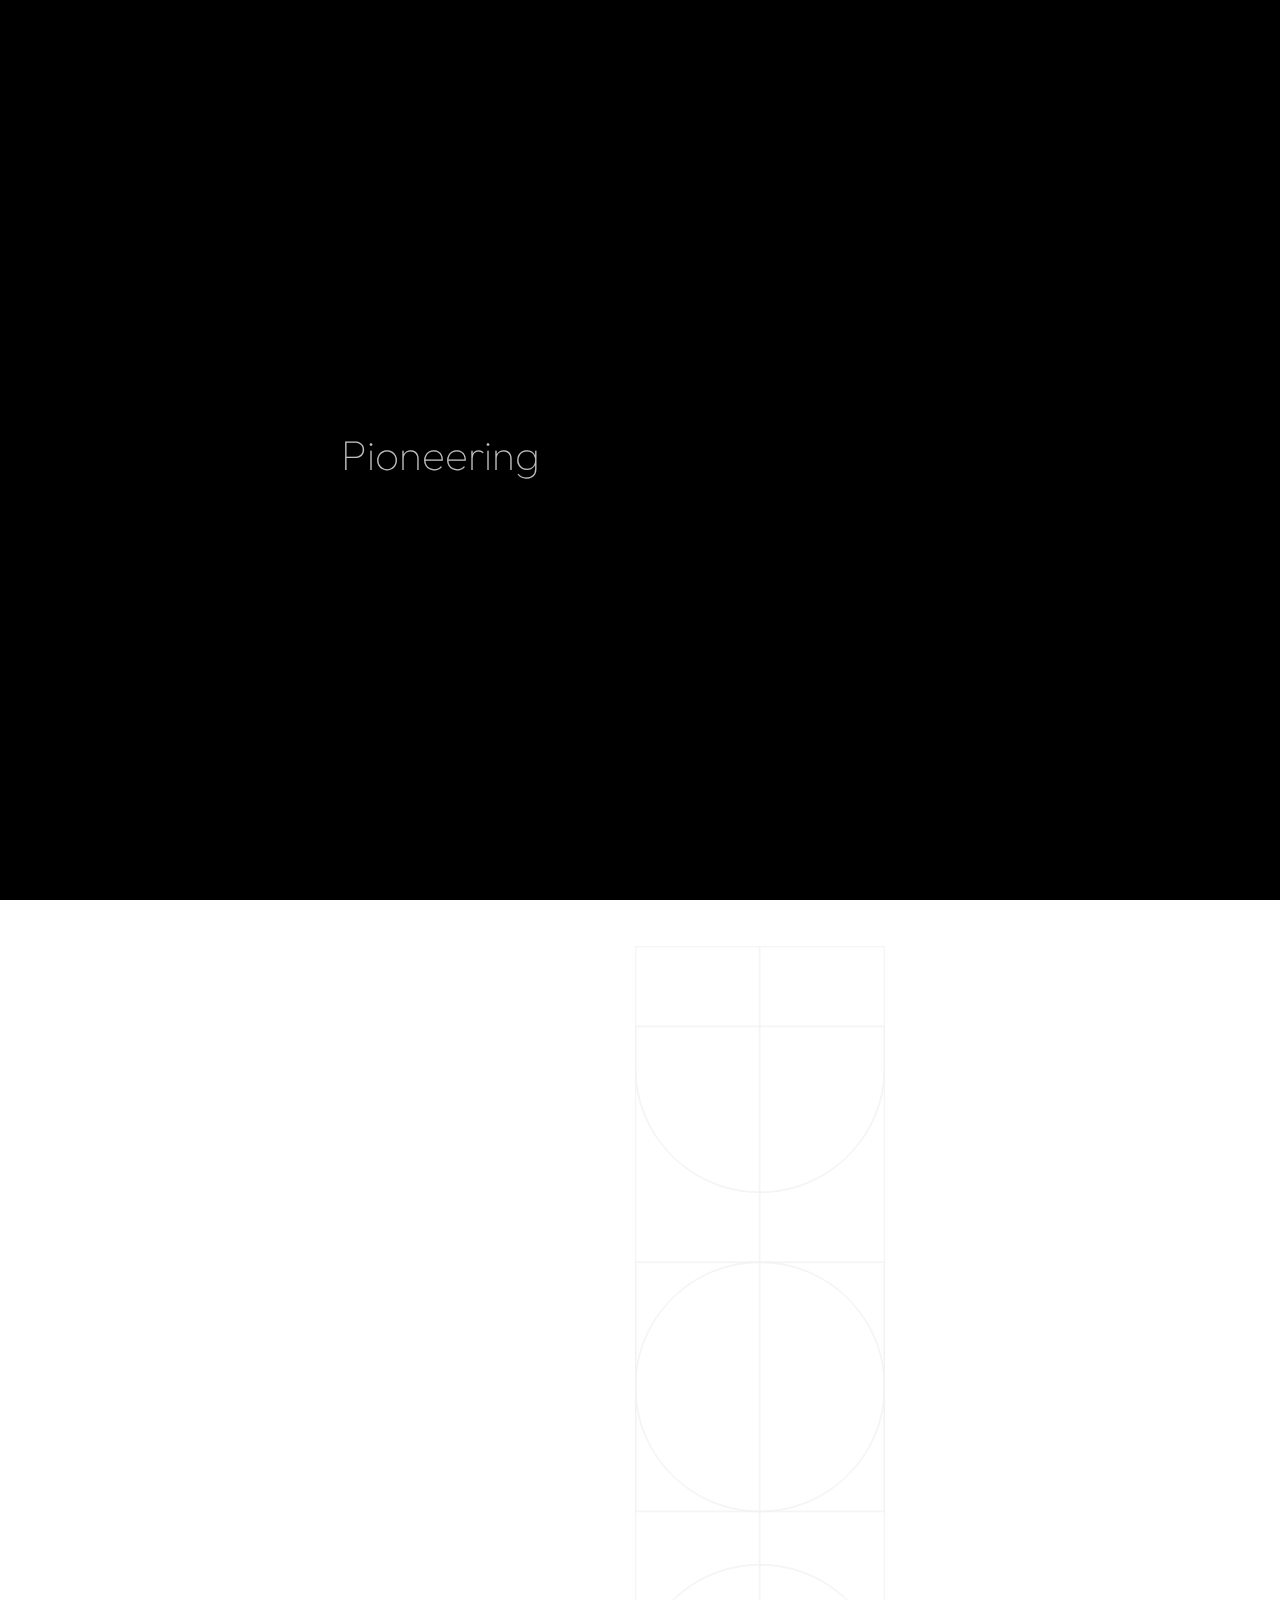
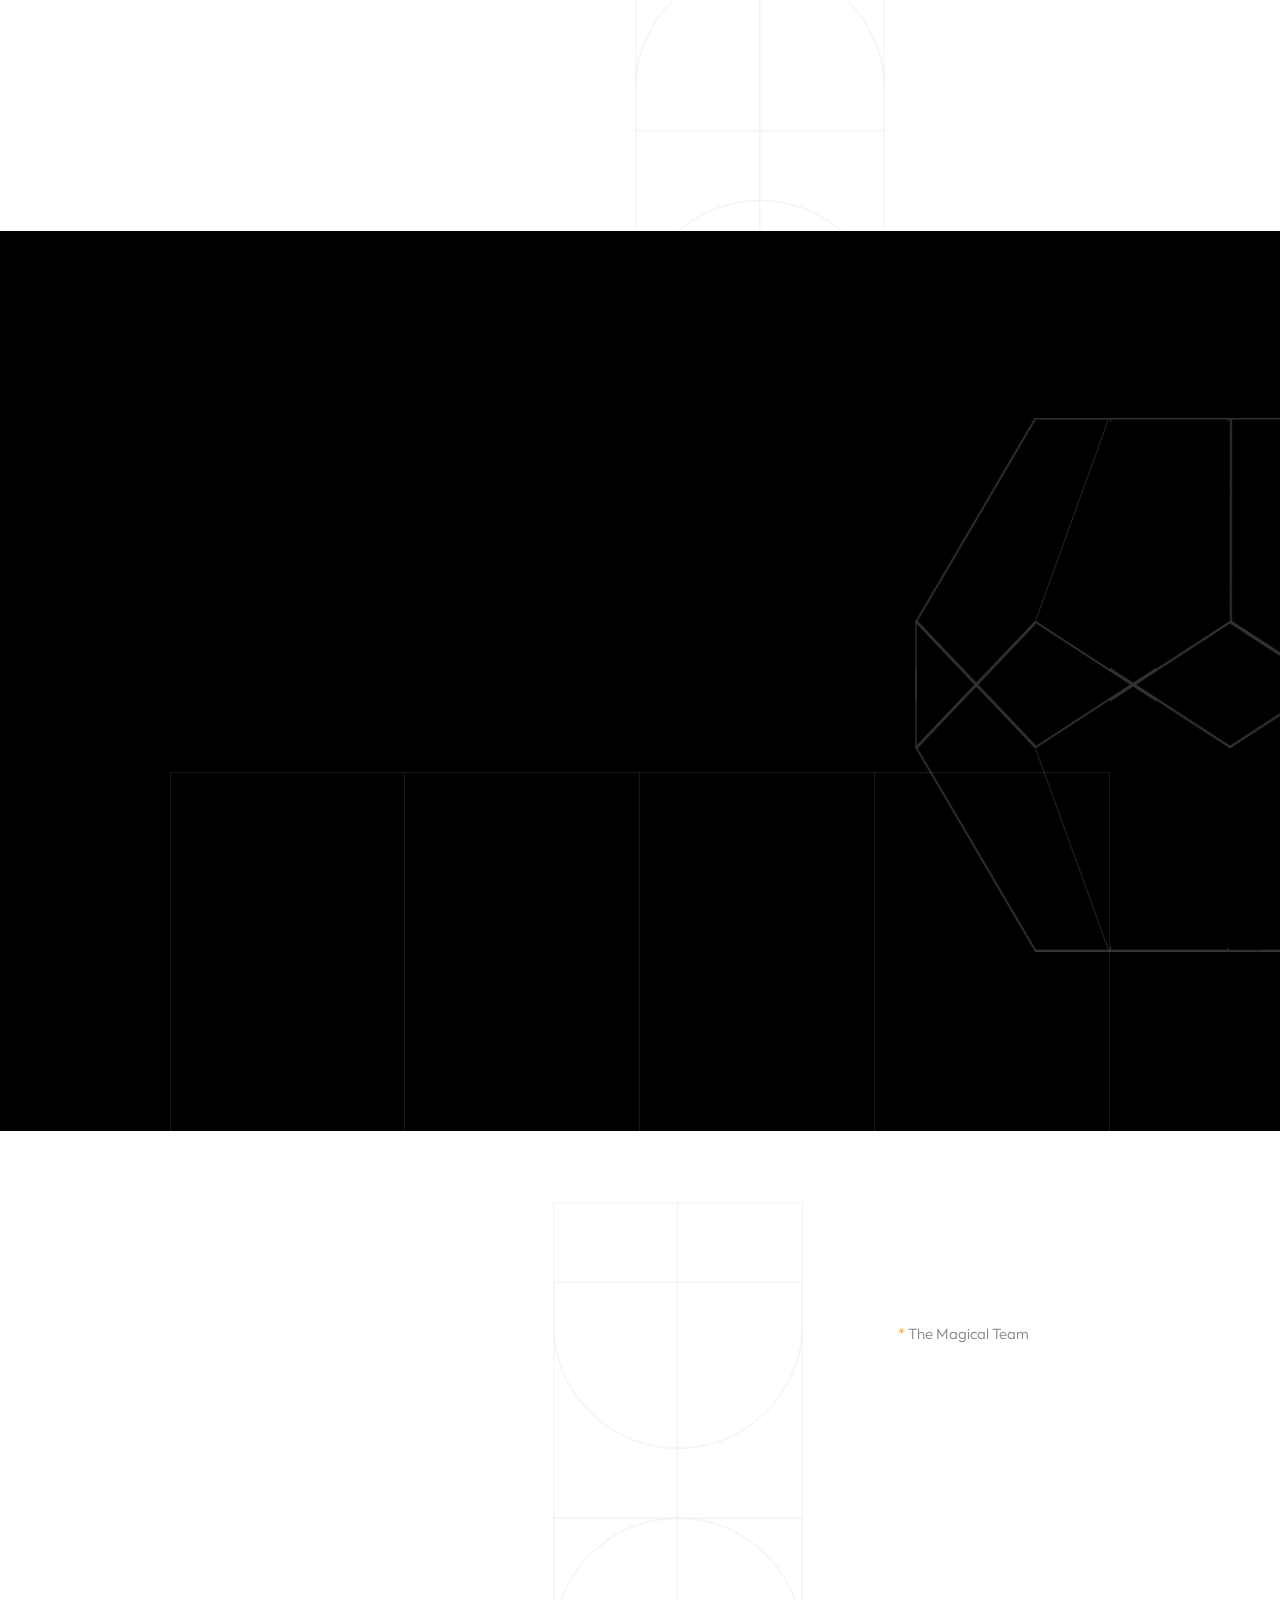
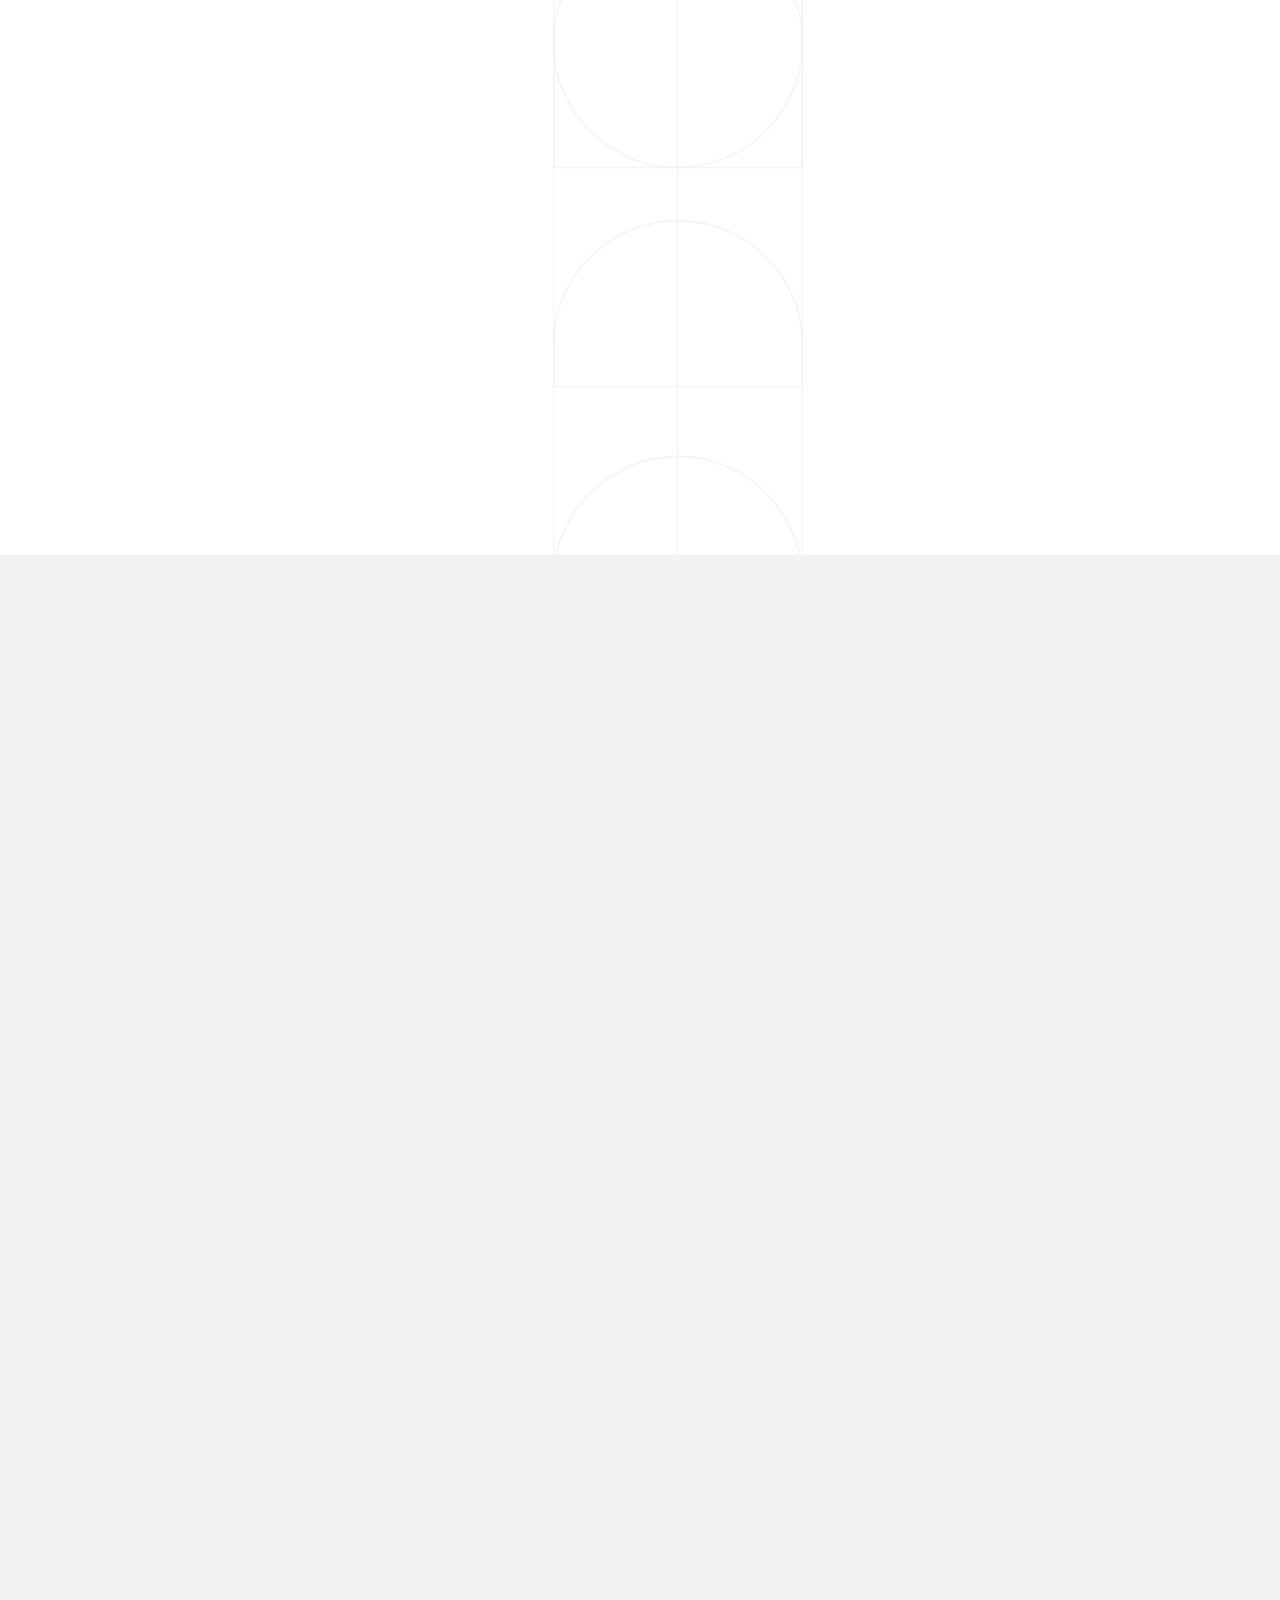
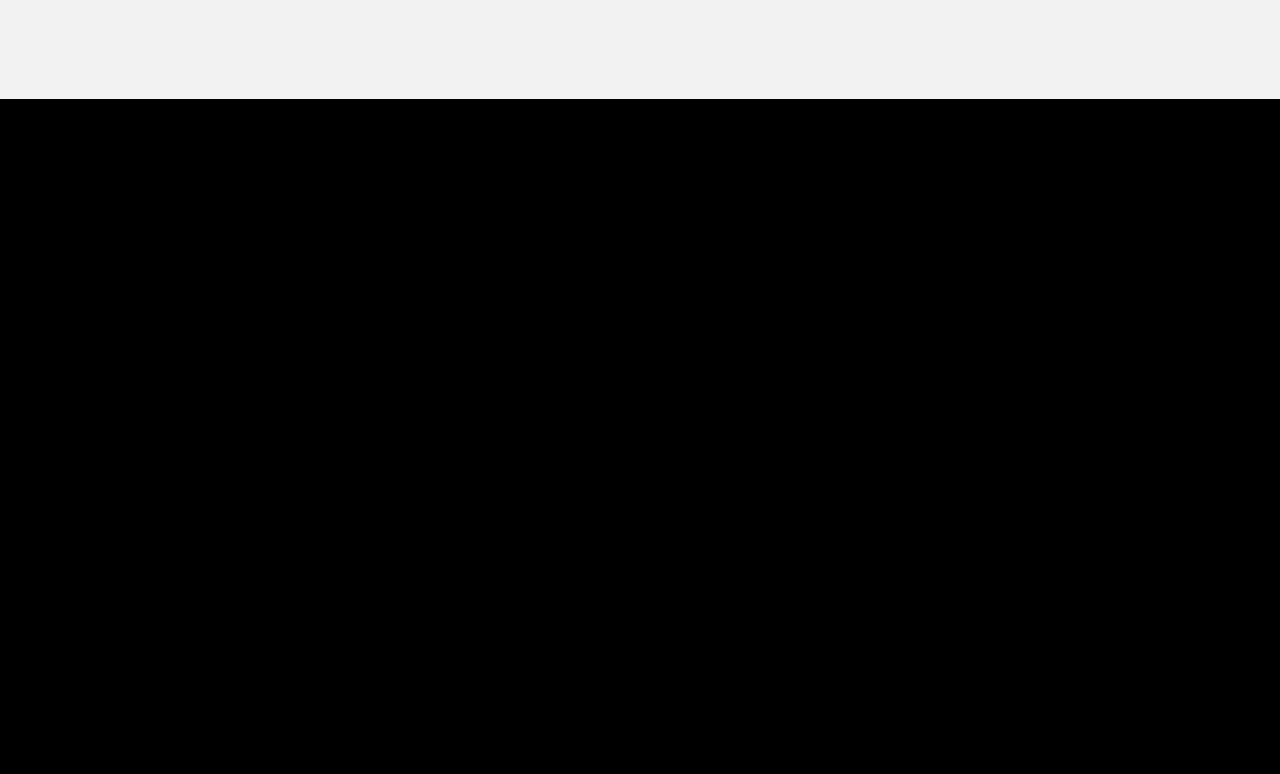
==== index.html @ 2840f330 "updated the contact page" ====
<!DOCTYPE html>
<html lang="zxx">

<head>

    <meta charset="UTF-8">
    <meta name="viewport" content="width=device-width, initial-scale=1.0">
    <meta http-equiv="X-UA-Compatible" content="ie=edge">

    <!-- bootstrap grid css -->
    <link rel="stylesheet" href="css/plugins/bootstrap-grid.css">
    <!-- font awesome css -->
    <link rel="stylesheet" href="css/plugins/font-awesome.min.css">
    <!-- swiper css -->
    <link rel="stylesheet" href="css/plugins/swiper.min.css">
    <!-- fancybox css -->
    <link rel="stylesheet" href="css/plugins/fancybox.min.css">
    <!-- ashley scss -->
    <link rel="stylesheet" href="css/style.css">

    <!-- jQuery js -->
    <script src="js/plugins/jquery.min.js"></script>
    <!-- swup js -->
    <script src="js/plugins/swup.min.js"></script>
    <!-- swiper js -->
    <script src="js/plugins/swiper.min.js"></script>
    <!-- fancybox js -->
    <script src="js/plugins/fancybox.min.js"></script>
    <!-- gsap js -->
    <script src="js/plugins/gsap.min.js"></script>
    <!-- scroll smoother -->
    <script src="js/plugins/smooth-scroll.js"></script>
    <!-- scroll trigger js -->
    <script src="js/plugins/ScrollTrigger.min.js"></script>
    <!-- scroll to js -->
    <script src="js/plugins/ScrollTo.min.js"></script>
    <!-- ashley js -->
    <script src="js/main.js"></script>

    <!-- page name -->
    <title>Ux First Studio</title>
    <link rel="shortcut icon" type="image/jpg" href="/img/ux first.jpeg"/>

</head>

<body>

    <!-- wrapper -->
    <div class="mil-wrapper" id="top">

        <!-- cursor -->
        <div class="mil-ball">
            <span class="mil-icon-1">
                <svg viewBox="0 0 128 128">
                    <path d="M106.1,41.9c-1.2-1.2-3.1-1.2-4.2,0c-1.2,1.2-1.2,3.1,0,4.2L116.8,61H11.2l14.9-14.9c1.2-1.2,1.2-3.1,0-4.2	c-1.2-1.2-3.1-1.2-4.2,0l-20,20c-1.2,1.2-1.2,3.1,0,4.2l20,20c0.6,0.6,1.4,0.9,2.1,0.9s1.5-0.3,2.1-0.9c1.2-1.2,1.2-3.1,0-4.2	L11.2,67h105.5l-14.9,14.9c-1.2,1.2-1.2,3.1,0,4.2c0.6,0.6,1.4,0.9,2.1,0.9s1.5-0.3,2.1-0.9l20-20c1.2-1.2,1.2-3.1,0-4.2L106.1,41.9	z" />
                </svg>
            </span>
            <div class="mil-more-text">More</div>
            <div class="mil-choose-text">Сhoose</div>
        </div>
        <!-- cursor end -->

        <!-- preloader -->
        <div class="mil-preloader">
            <div class="mil-preloader-animation">
                <div class="mil-pos-abs mil-animation-1">
                    <p class="mil-h3 mil-muted mil-thin">Pioneering</p>
                    <p class="mil-h3 mil-muted">Creative</p>
                    <p class="mil-h3 mil-muted mil-thin">Excellence</p>
                </div>
                <div class="mil-pos-abs mil-animation-2">
                    <div class="mil-reveal-frame">
                        <p class="mil-reveal-box"></p>
                        <p class="mil-h3 mil-muted mil-thin">uxfirst.com</p>
                    </div>
                </div>
            </div>
        </div>
        <!-- preloader end -->

        <!-- scrollbar progress -->
        <div class="mil-progress-track">
            <div class="mil-progress"></div>
        </div>
        <!-- scrollbar progress end -->

        <!-- menu -->
        <div class="mil-menu-frame">
            <!-- frame clone -->
            <div class="mil-frame-top">
                <a href="index.html" class="mil-logo">Ux First.</a>
                <div class="mil-menu-btn">
                    <span></span>
                </div>
            </div>
            <!-- frame clone end -->
            <div class="container">
                <div class="mil-menu-content">
                    <div class="row">
                        <div class="col-xl-5">

                            <nav class="mil-main-menu" id="swupMenu">
                                <ul>
                                    <li class="mil-has-children mil-active">
                                        <a href="index.html">Home</a>
                                        <!-- <ul>
                                            <li><a href="index.html">Landing page</a></li>
                                            <li><a href="home-2.html">Personal</a></li>
                                            <li><a href="portfolio.html">Portfolio slider</a></li>
                                        </ul> -->
                                    </li>
                                    <li class="mil-has-children">
                                        <a href="portfolio.html">Portfolio</a>
                                        <!-- <ul>
                                            <li><a href="portfolio-1.html">Grid type 1</a></li>
                                            <li><a href="portfolio-2.html">Grid type 2</a></li>
                                            <li><a href="portfolio.html">Slider</a></li>
                                        </ul> -->
                                    </li>
                                    <li class="mil-has-children">
                                        <a href="services.html">Services</a>
                                        <!-- <ul>
                                            <li><a href="services.html">Services List</a></li>
                                            <li><a href="service.html">Single service</a></li>
                                        </ul> -->
                                    </li>
                                    <li><a href="contact.html">Contact</a></li>
                                    <!-- <li class="mil-has-children">
                                        <a href="#.">Newsletter</a>
                                        <ul>
                                            <li><a href="blog.html">Blog List</a></li>
                                            <li><a href="publication.html">Publication</a></li>
                                        </ul>
                                    </li> -->
                                    <!-- <li class="mil-has-children">
                                        <a href="#.">Other pages</a>
                                        <ul>
                                            <li><a href="team.html">Team</a></li>
                                            <li><a href="contact.html">Contact</a></li>
                                            <li><a href="404.html">404</a></li>
                                        </ul>
                                    </li> -->
                                </ul>
                            </nav>

                        </div>
                        <!-- <div class="col-xl-7">

                            <div class="mil-menu-right-frame">
                                <div class="mil-animation-in">
                                    <div class="mil-animation-frame">
                                        <div class="mil-animation mil-position-1 mil-scale" data-value-1="2" data-value-2="2"></div>
                                    </div>
                                </div>
                                <div class="mil-menu-right">
                                    <div class="row">
                                        <div class="col-lg-8 mil-mb-60">

                                            <h6 class="mil-muted mil-mb-30">Projects</h6>

                                            <ul class="mil-menu-list">
                                                <li><a href="project-1.html" class="mil-light-soft">Interior design studio</a></li>
                                                <li><a href="project-2.html" class="mil-light-soft">Home Security Camera</a></li>
                                                <li><a href="project-3.html" class="mil-light-soft">Kemia Honest Skincare</a></li>
                                                <li><a href="project-4.html" class="mil-light-soft">Cascade of Lava</a></li>
                                                <li><a href="project-5.html" class="mil-light-soft">Air Pro by Molekule</a></li>
                                                <li><a href="project-6.html" class="mil-light-soft">Tony's Chocolonely</a></li>
                                            </ul>

                                        </div>
                                        <div class="col-lg-4 mil-mb-60">

                                            <h6 class="mil-muted mil-mb-30">Useful links</h6>

                                            <ul class="mil-menu-list">
                                                <li><a href="#." class="mil-light-soft">Privacy Policy</a></li>
                                                <li><a href="#." class="mil-light-soft">Terms and conditions</a></li>
                                                <li><a href="#." class="mil-light-soft">Cookie Policy</a></li>
                                                <li><a href="#." class="mil-light-soft">Careers</a></li>
                                            </ul>

                                        </div>
                                    </div>
                                    <div class="mil-divider mil-mb-60"></div>
                                    <div class="row justify-content-between">

                                        <div class="col-lg-4 mil-mb-60">

                                            <h6 class="mil-muted mil-mb-30">Uganda</h6>

                                            <p class="mil-light-soft mil-up">71 South Los Carneros Road, California <span class="mil-no-wrap">+51 174 705 812</span></p>

                                        </div>
                                        <div class="col-lg-4 mil-mb-60">

                                            <h6 class="mil-muted mil-mb-30">Germany</h6>

                                            <p class="mil-light-soft">Leehove 40, 2678 MC De Lier, Netherlands <span class="mil-no-wrap">+31 174 705 811</span></p>

                                        </div>
                                    </div>
                                </div>
                            </div>

                        </div> ------ -->
                    </div>
                </div>
            </div>
        </div>
        <!-- menu -->
        
        <!-- curtain -->
        <div class="mil-curtain"></div>
        <!-- curtain end -->

        <!-- frame -->
        <div class="mil-frame">
            <div class="mil-frame-top">
                <a href="index.html" class="mil-logo">Ux First.</a>
                <div class="mil-menu-btn">
                    <span></span>
                </div>
            </div>
            <div class="mil-frame-bottom">
                <div class="mil-current-page"></div>
                <div class="mil-back-to-top">
                    <a href="#top" class="mil-link mil-dark mil-arrow-place">
                        <span>Back to top</span>
                    </a>
                </div>
            </div>
        </div>
        <!-- frame end -->

        <!-- content -->
        <div class="mil-content">
            <div id="swupMain" class="mil-main-transition">

                <!-- banner -->
                <section class="mil-banner mil-dark-bg">
                    <div class="mi-invert-fix">
                        <div class="mil-animation-frame">
                            <div class="mil-animation mil-position-1 mil-scale" data-value-1="7" data-value-2="1.6"></div>
                            <div class="mil-animation mil-position-2 mil-scale" data-value-1="4" data-value-2="1"></div>
                            <div class="mil-animation mil-position-3 mil-scale" data-value-1="1.2" data-value-2=".1"></div>
                        </div>

                        <div class="mil-gradient"></div>

                        <div class="container">
                            <div class="mil-banner-content mil-up">

                                <h1 class="mil-muted mil-mb-60">We are <span class="mil-thin">a Leading Software</span><br> Development <span class="mil-thin">Studio</span></h1> 
                                
                                <div class="row">
                                    <div class="col-md-7 col-lg-5">

                                        <!-- <p class="mil-light-soft mil-mb-60">Welcome to our world of endless imagination and boundless creativity. Together, let's embark on a remarkable journey where dreams become tangible realities.</p> -->
                                        <p class="mil-light-soft mil-mb-60">Whether you're creating your product from scratch, upgrading, or continuously improving, Minimize unnecessary costs hiring expensive or unqualified developers. Let us focus on high ROI development tasks while you focus on your business. </p>

                                    </div>
                                </div>

                                <a href="services.html" class="mil-button mil-arrow-place mil-btn-space">
                                    <span>What we do</span>
                                </a>

                                <a href="portfolio.html" class="mil-link mil-muted mil-arrow-place">
                                    <span>View works</span>
                                </a>

                                <div class="mil-circle-text">
                                    <svg version="1.1" xmlns="http://www.w3.org/2000/svg" xmlns:xlink="http://www.w3.org/1999/xlink" x="0px" y="0px" viewBox="0 0 300 300" enable-background="new 0 0 300 300" xml:space="preserve" class="mil-ct-svg mil-rotate" data-value="360">
                                        <defs>
                                            <path id="circlePath" d="M 150, 150 m -60, 0 a 60,60 0 0,1 120,0 a 60,60 0 0,1 -120,0 " />
                                        </defs>
                                        <circle cx="150" cy="100" r="75" fill="none" />
                                        <g>
                                            <use xlink:href="#circlePath" fill="none" />
                                            <text style="letter-spacing: 6.5px">
                                                <!-- circle text -->
                                                <textPath xlink:href="#circlePath">Scroll down - Scroll down - </textPath>
                                            </text>
                                        </g>
                                    </svg>
                                    <a href="#about" class="mil-button mil-arrow-place mil-icon-button mil-arrow-down"></a>
                                </div>

                            </div>
                        </div>
                    </div>
                </section>
                <!-- banner end -->

                <!-- about -->
                <section id="about">
                    <div class="container mil-p-120-30">
                        <div class="row justify-content-between align-items-center">
                            <div class="col-lg-6 col-xl-5">

                                <div class="mil-mb-90">
                                    <h2 class="mil-up mil-mb-60">Discover <br>Our <span class="mil-thin">Studio</span></h2>
                                    <p class="mil-up mil-mb-30">We are a collective of talented individuals ignited by our unwavering passion for transforming ideas into reality. With a harmonious blend of diverse backgrounds and a vast array of skill sets, we join forces to create compelling solutions for our esteemed clients.</p>

                                    <p class="mil-up mil-mb-60">Collaboration is at the heart of what we do. Our team thrives on the synergy that arises when unique perspectives converge, fostering an environment of boundless creativity. By harnessing our collective expertise, we produce extraordinary results that consistently surpass expectations.</p>

                                    <div class="mil-about-quote">
                                        <div class="mil-avatar mil-up">
                                            <img src="img/faces/customers/Solomon kitumba.jpg" alt="Founder">
                                        </div>
                                        <h6 class="mil-quote mil-up">Passionately Creating <span class="mil-thin">Design Wonders:</span> Unleashing <span class="mil-thin">Boundless Creativity</span></h6>
                                    </div>
                                </div>

                            </div>
                            <div class="col-lg-5">

                                <div class="mil-about-photo mil-mb-90">
                                    <div class="mil-lines-place"></div>
                                    <div class="mil-up mil-img-frame" style="padding-bottom: 160%;">
                                        <img src="img/photo/Diverse Coworkers Discussing Ideas.jpg" alt="img" class="mil-scale" data-value-1="1" data-value-2="1.2">
                                    </div>
                                </div>

                            </div>
                        </div>
                    </div>
                </section>
                <!-- about end -->

                <!-- services -->
                <section class="mil-dark-bg">
                    <div class="mi-invert-fix">
                        <div class="mil-animation-frame">
                            <div class="mil-animation mil-position-1 mil-scale" data-value-1="2.4" data-value-2="1.4" style="top: 300px; right: -100px"></div>
                            <div class="mil-animation mil-position-2 mil-scale" data-value-1="2" data-value-2="1" style="left: 150px"></div>
                        </div>
                        <div class="container mil-p-120-0">

                            <div class="mil-mb-120">
                                <div class="row">
                                    <div class="col-lg-10">

                                        <span class="mil-suptitle mil-light-soft mil-suptitle-right mil-up">Professionals focused on helping your brand<br> grow and move forward.</span>

                                    </div>
                                </div>

                                <div class="mil-complex-text justify-content-center mil-up mil-mb-15">

                                    <span class="mil-text-image"><img src="img/photo/top-view-people-working-with-laptops_23-2149762477.jpg" alt="team"></span>
                                    <h2 class="mil-h1 mil-muted mil-center">Unique <span class="mil-thin">Ideas</span></h2>

                                </div>
                                <div class="mil-complex-text justify-content-center mil-up">

                                    <h2 class="mil-h1 mil-muted mil-center">For Your <span class="mil-thin">Business.</span></h2>
                                    <a href="services.html" class="mil-services-button mil-button mil-arrow-place"><span>What we do</span></a>

                                </div>
                            </div>

                            <div class="row mil-services-grid m-0">
                                <div class="col-md-6 col-lg-3 mil-services-grid-item p-0">

                                    <a href="services.html" class="mil-service-card-sm mil-up">
                                        <h5 class="mil-muted mil-mb-30">Mobile App <br>Developement</h5>
                                        <p class="mil-light-soft mil-mb-30">Crafting seamless and engaging mobile experiences tailored to your vision. From concept to execution, we bring your app ideas to life, ensuring they are not just functional but delightful for users..</p>
                                        <div class="mil-button mil-icon-button-sm mil-arrow-place"></div>
                                    </a>

                                </div>
                                <div class="col-md-6 col-lg-3 mil-services-grid-item p-0">

                                    <a href="services.html" class="mil-service-card-sm mil-up">
                                        <h5 class="mil-muted mil-mb-30">Website Design <br> & Development</h5>
                                        <p class="mil-light-soft mil-mb-30">Your digital storefront is more than a website—it's an immersive journey. We specialize in designing and developing websites that not only look stunning but also deliver exceptional user experiences, driving engagement and conversions.</p>
                                        <div class="mil-button mil-icon-button-sm mil-arrow-place"></div>
                                    </a>

                                </div>
                                <div class="col-md-6 col-lg-3 mil-services-grid-item p-0">

                                    <a href="services.html" class="mil-service-card-sm mil-up">
                                        <h5 class="mil-muted mil-mb-30">Branding and <br>Identity Design</h5>
                                        <p class="mil-light-soft mil-mb-30">Building brands that leave a lasting impression. Our identity design goes beyond logos; we curate a visual language that reflects your essence, creating a cohesive and memorable brand identity across all touchpoints.

                                        </p>
                                        <div class="mil-button mil-icon-button-sm mil-arrow-place"></div>
                                    </a>

                                </div>
                                <div class="col-md-6 col-lg-3 mil-services-grid-item p-0">

                                    <a href="services.html" class="mil-service-card-sm mil-up">
                                        <h5 class="mil-muted mil-mb-30">UI/Ux Design <br></h5>
                                        <p class="mil-light-soft mil-mb-30">User interface and experience are at the core of what we do. We meticulously design interfaces that are not just visually appealing but also intuitive, ensuring users navigate your digital landscape effortlessly..</p>
                                        <div class="mil-button mil-icon-button-sm mil-arrow-place"></div>
                                    </a>

                                </div>
                            </div>
                        </div>
                    </div>
                </section>
                <!-- services end -->

                <!-- team -->
                <section>
                    <div class="container mil-p-120-30">
                        <div class="row justify-content-between align-items-center">
                            <div class="col-lg-5 col-xl-4">

                                <div class="mil-mb-90">
                                    <h2 class="mil-up mil-mb-60">Meet <br>Our Team</h2>
                                    <p class="mil-up mil-mb-30">We are talented individuals who are passionate about bringing ideas to life. With a diverse range of backgrounds and skill sets, we collaborate to produce effective solutions for our clients.</p>

                                    <p class="mil-up mil-mb-60">Together, our creative team is committed to delivering impactful work that exceeds expectations.</p>

                                    <div class="mil-up"><a href="team.html" class="mil-button mil-arrow-place mil-mb-60"><span>Read more</span></a></div>

                                    <h4 class="mil-up"><span class="mil-thin">We</span> delivering <br><span class="mil-thin">exceptional</span> results.</h4>
                                </div>

                            </div>
                            <div class="col-lg-6">

                                <div class="mil-team-list">
                                    <div class="mil-lines-place"></div>

                                    <div class="row mil-mb-60">
                                        <div class="col-sm-6">

                                            <div class="mil-team-card mil-up mil-mb-30">
                                                <img src="img/faces/Solomon kitumba.jpg" alt="Team member">
                                                <div class="mil-description">
                                                    <div class="mil-secrc-text">
                                                        <h5 class="mil-muted mil-mb-5"><a href="home-2.html">Solomon Kitumba</a></h5>
                                                        <p class="mil-link mil-light-soft mil-mb-10">Team Lead</p>
                                                        <ul class="mil-social-icons mil-center">
                                                            <li><a href="#." target="_blank" class="social-icon"> <i class="fab fa-behance"></i></a></li>
                                                            <li><a href="#." target="_blank" class="social-icon"> <i class="fab fa-dribbble"></i></a></li>
                                                            <li><a href="#." target="_blank" class="social-icon"> <i class="fab fa-twitter"></i></a></li>
                                                            <li><a href="#." target="_blank" class="social-icon"> <i class="fab fa-github"></i></a></li>
                                                        </ul>
                                                    </div>
                                                </div>
                                            </div>

                                            <div class="mil-team-card mil-up mil-mb-30">
                                                <img src="img/faces/drake kato.jpg" alt="Team member">
                                                <div class="mil-description">
                                                    <div class="mil-secrc-text">
                                                        <h5 class="mil-muted mil-mb-5"><a href="home-2.html">Kato Drake Smith</a></h5>
                                                        <p class="mil-link mil-light-soft mil-mb-10">Lead Mobile Developer</p>
                                                        <ul class="mil-social-icons mil-center">
                                                            <li><a href="#." target="_blank" class="social-icon"> <i class="fab fa-behance"></i></a></li>
                                                            <li><a href="#." target="_blank" class="social-icon"> <i class="fab fa-dribbble"></i></a></li>
                                                            <li><a href="#." target="_blank" class="social-icon"> <i class="fab fa-twitter"></i></a></li>
                                                            <li><a href="#." target="_blank" class="social-icon"> <i class="fab fa-github"></i></a></li>
                                                        </ul>
                                                    </div>
                                                </div>
                                            </div>

                                        </div>
                                        <div class="col-sm-6">

                                            <p class="mil-mobile-hidden mil-text-sm mil-mb-30" style="height: 30px;"><span class="mil-accent">*</span> The Magical Team</p>

                                            <div class="mil-team-card mil-up mil-mb-30">
                                                <img src="img/faces/buhiire.jpeg" alt="Team member">
                                                <div class="mil-description">
                                                    <div class="mil-secrc-text">
                                                        <h5 class="mil-muted mil-mb-5"><a href="home-2.html">Buhiire Keneth</a></h5>
                                                        <p class="mil-link mil-light-soft mil-mb-10">Back-end Engineer</p>
                                                        <ul class="mil-social-icons mil-center">
                                                            <li><a href="#." target="_blank" class="social-icon"> <i class="fab fa-behance"></i></a></li>
                                                            <li><a href="#." target="_blank" class="social-icon"> <i class="fab fa-dribbble"></i></a></li>
                                                            <li><a href="#." target="_blank" class="social-icon"> <i class="fab fa-twitter"></i></a></li>
                                                            <li><a href="#." target="_blank" class="social-icon"> <i class="fab fa-github"></i></a></li>
                                                        </ul>
                                                    </div>
                                                </div>
                                            </div>

                                            <div class="mil-team-card mil-up mil-mb-30">
                                                <img src="img/faces/wahid.jpeg " alt="Team member">
                                                <div class="mil-description">
                                                    <div class="mil-secrc-text">
                                                        <h5 class="mil-muted mil-mb-5"><a href="home-2.html">Adul Wahid</a></h5>
                                                        <p class="mil-link mil-light-soft mil-mb-10">web Developer</p>
                                                        <ul class="mil-social-icons mil-center">
                                                            <li><a href="#." target="_blank" class="social-icon"> <i class="fab fa-behance"></i></a></li>
                                                            <li><a href="#." target="_blank" class="social-icon"> <i class="fab fa-dribbble"></i></a></li>
                                                            <li><a href="#." target="_blank" class="social-icon"> <i class="fab fa-twitter"></i></a></li>
                                                            <li><a href="#." target="_blank" class="social-icon"> <i class="fab fa-github"></i></a></li>
                                                        </ul>
                                                    </div>
                                                </div>
                                            </div>

                                        </div>
                                    </div>

                                </div>

                            </div>
                        </div>
                    </div>
                </section>
                <!-- team end -->

                <!-- reviews -->
                <section class="mil-soft-bg">
                    <div class="container mil-p-120-120">

                        <div class="row">
                            <div class="col-lg-10">

                                <span class="mil-suptitle mil-suptitle-right mil-suptitle-dark mil-up">Customer reviews are a valuable source <br>of information for both businesses and consumers.</span>

                            </div>
                        </div>

                        <h2 class="mil-center mil-up mil-mb-60">Customer <span class="mil-thin">Voices:</span> <br>Hear What <span class="mil-thin">They Say!</span></h2>

                        <!-- <div class="mil-revi-pagination mil-up mil-mb-60"></div> -->

                        <div class="row mil-relative justify-content-center">
                            <div class="col-lg-8">

                                <div class="mil-slider-nav mil-soft mil-reviews-nav mil-up">
                                    <div class="mil-slider-arrow mil-prev mil-revi-prev mil-arrow-place"></div>
                                    <div class="mil-slider-arrow mil-revi-next mil-arrow-place"></div>
                                </div>

                                <svg xmlns="http://www.w3.org/2000/svg" viewBox="0 0 48 48" class="mil-quote-icon mil-up">
                                    <path d="M 13.5 10 A 8.5 8.5 0 0 0 13.5 27 A 8.5 8.5 0 0 0 18.291016 25.519531 C 17.422273 29.222843 15.877848 31.803343 14.357422 33.589844 C 12.068414 36.279429 9.9433594 37.107422 9.9433594 37.107422 A 1.50015 1.50015 0 1 0 11.056641 39.892578 C 11.056641 39.892578 13.931586 38.720571 16.642578 35.535156 C 19.35357 32.349741 22 27.072581 22 19 A 1.50015 1.50015 0 0 0 21.984375 18.78125 A 8.5 8.5 0 0 0 13.5 10 z M 34.5 10 A 8.5 8.5 0 0 0 34.5 27 A 8.5 8.5 0 0 0 39.291016 25.519531 C 38.422273 29.222843 36.877848 31.803343 35.357422 33.589844 C 33.068414 36.279429 30.943359 37.107422 30.943359 37.107422 A 1.50015 1.50015 0 1 0 32.056641 39.892578 C 32.056641 39.892578 34.931586 38.720571 37.642578 35.535156 C 40.35357 32.349741 43 27.072581 43 19 A 1.50015 1.50015 0 0 0 42.984375 18.78125 A 8.5 8.5 0 0 0 34.5 10 z" fill="#000000" />
                                </svg>

                                <div class="swiper-container mil-reviews-slider">
                                    <div class="swiper-wrapper">
                                        <div class="swiper-slide">
                                            <div class="mil-review-frame mil-center" data-swiper-parallax="-200" data-swiper-parallax-opacity="0">
                                                <h5 class="mil-up mil-mb-10">Albert Katruguma</h5>
                                                <p class="mil-mb-5 mil-upper mil-up mil-mb-30">Iverse Digital</p>
                                                <p class="mil-text-xl mil-up">This creative agency stands out with their exceptional talent and expertise. Their ability to think outside the box and bring unique ideas to life is truly impressive. With meticulous attention to detail, they consistently deliver visually stunning and impactful work.</p>
                                            </div>
                                        </div>
                                        <div class="swiper-slide">
                                            <div class="mil-review-frame mil-center" data-swiper-parallax="-200" data-swiper-parallax-opacity="0">
                                                <h5 class="mil-up mil-mb-10">Brian Namanya</h5>
                                                <p class="mil-mb-5 mil-upper mil-up mil-mb-30">Tubaayo</p>
                                                <p class="mil-text-xl mil-up">I had the pleasure of working with this creative agency, and I must say, they truly impressed me. They consistently think outside the box, resulting in impressive and impactful work. I highly recommend this agency for their consistent delivery of exceptional creative solutions.</p>
                                            </div>
                                        </div>
                                        <div class="swiper-slide">
                                            <div class="mil-review-frame mil-center" data-swiper-parallax="-200" data-swiper-parallax-opacity="0">
                                                <h5 class="mil-up mil-mb-10">Yasin</h5>
                                                <p class="mil-mb-5 mil-upper mil-up mil-mb-30">Shofa</p>
                                                <p class="mil-text-xl mil-up">This creative agency stands out with their exceptional talent and expertise. Their ability to think outside the box and bring unique ideas to life is truly impressive. With meticulous attention to detail, they consistently deliver visually stunning and impactful work.</p>
                                            </div>
                                        </div>
                                        <!-- <div class="swiper-slide">
                                            <div class="mil-review-frame mil-center" data-swiper-parallax="-200" data-swiper-parallax-opacity="0">
                                                <h5 class="mil-up mil-mb-10">Emma Trueman</h5>
                                                <p class="mil-mb-5 mil-upper mil-up mil-mb-30">Envato market</p>
                                                <p class="mil-text-xl mil-up">I had the pleasure of working with this creative agency, and I must say, they truly impressed me. They consistently think outside the box, resulting in impressive and impactful work. I highly recommend this agency for their consistent delivery of exceptional creative solutions.</p>
                                            </div>
                                        </div> -->
                                        <!-- <div class="swiper-slide">
                                            <div class="mil-review-frame mil-center" data-swiper-parallax="-200" data-swiper-parallax-opacity="0">
                                                <h5 class="mil-up mil-mb-10">Sarah Newman</h5>
                                                <p class="mil-mb-5 mil-upper mil-up mil-mb-30">Envato market</p>
                                                <p class="mil-text-xl mil-up">This creative agency stands out with their exceptional talent and expertise. Their ability to think outside the box and bring unique ideas to life is truly impressive. With meticulous attention to detail, they consistently deliver visually stunning and impactful work.</p>
                                            </div>
                                        </div> -->
                                        <!-- <div class="swiper-slide">
                                            <div class="mil-review-frame mil-center" data-swiper-parallax="-200" data-swiper-parallax-opacity="0">
                                                <h5 class="mil-up mil-mb-10">Emma Trueman</h5>
                                                <p class="mil-mb-5 mil-upper mil-up mil-mb-30">Envato market</p>
                                                <p class="mil-text-xl mil-up">I had the pleasure of working with this creative agency, and I must say, they truly impressed me. They consistently think outside the box, resulting in impressive and impactful work. I highly recommend this agency for their consistent delivery of exceptional creative solutions.</p>
                                            </div>
                                        </div>
                                        <div class="swiper-slide">
                                            <div class="mil-review-frame mil-center" data-swiper-parallax="-200" data-swiper-parallax-opacity="0">
                                                <h5 class="mil-up mil-mb-10">Sarah Newman</h5>
                                                <p class="mil-mb-5 mil-upper mil-up mil-mb-30">Envato market</p>
                                                <p class="mil-text-xl mil-up">This creative agency stands out with their exceptional talent and expertise. Their ability to think outside the box and bring unique ideas to life is truly impressive. With meticulous attention to detail, they consistently deliver visually stunning and impactful work.</p>
                                            </div> -->
                                        </div>
                                    </div>
                                </div>

                            </div>
                        </div>

                    </div>
                </section>
                <!-- reviews end -->

                <!-- partners -->
                <div class="mil-soft-bg">
                    <div class="container mil-p-0-120">

                        <div class="swiper-container mil-infinite-show mil-up">
                            <div class="swiper-wrapper">
                                <div class="swiper-slide">
                                    <a href="#." class="mil-partner-frame" style="width: 60px;"><img src="img/partners/Creative Fridays.png" alt="logo"></a>
                                </div>
                                <div class="swiper-slide">
                                    <a href="#." class="mil-partner-frame" style="width: 100px;"><img src="img/partners/shofa LOGO-PNG.png" alt="logo"></a>
                                </div>
                                <div class="swiper-slide">
                                    <a href="#." class="mil-partner-frame" style="width: 60px;"><img src="img/partners/devscape.png" alt="logo"></a>
                                </div>
                                <div class="swiper-slide">
                                    <a href="#." class="mil-partner-frame" style="width: 100px;"><img src="img/partners/OHCHR logo.svg" alt="logo"></a>
                                </div>
                                <div class="swiper-slide">
                                    <a href="#." class="mil-partner-frame" style="width: 100px;"><img src="img/partners/vfn.png" alt="logo"></a>
                                </div>
                            </div>
                        </div>

                    </div>
                </div>
                <!-- partners end -->

                <!-- blog -->
                <!-- <section>
                    <div class="container mil-p-120-60">
                        <div class="row align-items-center mil-mb-30">
                            <div class="col-lg-6 mil-mb-30">
                                <h3 class="mil-up">Popular Publications:</h3>
                            </div>
                            <div class="col-lg-6 mil-mb-30">
                                <div class="mil-adaptive-right mil-up">
                                    <a href="blog.html" class="mil-link mil-dark mil-arrow-place">
                                        <span>View all</span>
                                    </a>
                                </div>
                            </div>
                        </div>
                        <div class="row">
                            <div class="col-lg-6">

                                <a href="publication.html" class="mil-blog-card mil-mb-60">
                                    <div class="mil-cover-frame mil-up">
                                        <img src="img/blog/1.jpg" alt="cover">
                                    </div>
                                    <div class="mil-post-descr">
                                        <div class="mil-labels mil-up mil-mb-30">
                                            <div class="mil-label mil-upper mil-accent">TECHNOLOGY</div>
                                            <div class="mil-label mil-upper">may 24 2023</div>
                                        </div>
                                        <h4 class="mil-up mil-mb-30">How to Become a Graphic Designer in 10 Simple Steps</h4>
                                        <p class="mil-post-text mil-up mil-mb-30">Lorem ipsum dolor sit amet, consectetur adipisicing elit. Eius sequi commodi dignissimos optio, beatae, eos necessitatibus nisi. Nam cupiditate consectetur nostrum qui! Repellat natus nulla, nisi aliquid, asperiores impedit tempora sequi est reprehenderit cumque explicabo, dicta. Rem nihil ullam totam ea voluptas quibusdam repudiandae id ut at iure! Totam, a!</p>
                                        <div class="mil-link mil-dark mil-arrow-place mil-up">
                                            <span>Read more</span>
                                        </div>
                                    </div>
                                </a>

                            </div>
                            <div class="col-lg-6">

                                <a href="publication.html" class="mil-blog-card mil-mb-60">
                                    <div class="mil-cover-frame mil-up">
                                        <img src="img/blog/2.jpg" alt="cover">
                                    </div>
                                    <div class="mil-post-descr">
                                        <div class="mil-labels mil-up mil-mb-30">
                                            <div class="mil-label mil-upper mil-accent">TECHNOLOGY</div>
                                            <div class="mil-label mil-upper">may 24 2023</div>
                                        </div>
                                        <h4 class="mil-up mil-mb-30">16 Best Graphic Design Online and Offline Courses</h4>
                                        <p class="mil-post-text mil-up mil-mb-30">Lorem ipsum dolor sit amet, consectetur adipisicing elit. Eius sequi commodi dignissimos optio, beatae, eos necessitatibus nisi. Nam cupiditate consectetur nostrum qui! Repellat natus nulla, nisi aliquid, asperiores impedit tempora sequi est reprehenderit cumque explicabo, dicta. Rem nihil ullam totam ea voluptas quibusdam repudiandae id ut at iure! Totam, a!</p>
                                        <div class="mil-link mil-dark mil-arrow-place mil-up">
                                            <span>Read more</span>
                                        </div>
                                    </div>
                                </a>

                            </div>
                        </div>
                    </div>
                </section> -->
                <!-- blog end -->

                <!-- footer -->
                <footer class="mil-dark-bg">
                    <div class="mi-invert-fix">
                        <div class="container mil-p-120-60">
                            <div class="row justify-content-between">
                                <div class="col-md-4 col-lg-4 mil-mb-60">

                                    <div class="mil-muted mil-logo mil-up mil-mb-30">Ux First.</div>

                                    <p class="mil-light-soft mil-up mil-mb-30">Subscribe our newsletter:</p>

                                    <form class="mil-subscribe-form mil-up">
                                        <input type="text" placeholder="Enter our email">
                                        <button type="submit" class="mil-button mil-icon-button-sm mil-arrow-place"></button>
                                    </form>

                                </div>
                                <div class="col-md-7 col-lg-6">
                                    <div class="row justify-content-end">
                                        <div class="col-md-6 col-lg-7">

                                            <nav class="mil-footer-menu mil-mb-60">
                                                <ul>
                                                    <li class="mil-up mil-active">
                                                        <a href="index.html">Home</a>
                                                    </li>
                                                    <li class="mil-up">
                                                        <a href="portfolio-1.html">Portfolio</a>
                                                    </li>
                                                    <li class="mil-up">
                                                        <a href="services.html">Services</a>
                                                    </li>
                                                    <li class="mil-up">
                                                        <a href="contact.html">Contact</a>
                                                    </li>
                                                    <!-- <li class="mil-up">
                                                        <a href="blog.html">Blog</a>
                                                    </li> -->
                                                </ul>
                                            </nav>

                                        </div>
                                        <div class="col-md-6 col-lg-5">

                                            <ul class="mil-menu-list mil-up mil-mb-60">
                                                <!-- <li><a href="#." class="mil-light-soft">Privacy Policy</a></li>
                                                <li><a href="#." class="mil-light-soft">Terms and conditions</a></li>
                                                <li><a href="#." class="mil-light-soft">Cookie Policy</a></li> -->
                                                <li><a href="#." class="mil-light-soft">Careers</a></li>
                                            </ul>

                                        </div>
                                    </div>
                                </div>
                            </div>

                            <div class="row justify-content-between flex-sm-row-reverse">
                                <div class="col-md-7 col-lg-6">

                                    <div class="row justify-content-between">

                                        <div class="col-md-6 col-lg-5 mil-mb-60">

                                            <h6 class="mil-muted mil-up mil-mb-30">Uganda</h6>

                                            <p class="mil-light-soft mil-up">Motiv, Old Port Bell Road <span class="mil-no-wrap">+256 778 597 244</span></p>

                                        </div>
                                        <div class="col-md-6 col-lg-5 mil-mb-60">

                                            <h6 class="mil-muted mil-up mil-mb-30">Ntinda</h6>

                                            <p class="mil-light-soft mil-up">Ntinda, Complex, Block B, Level 3 <span class="mil-no-wrap">+256 778 597 244</span></p>

                                        </div>
                                    </div>

                                </div>
                                <div class="col-md-4 col-lg-6 mil-mb-60">

                                    <div class="mil-vert-between">
                                        <div class="mil-mb-30">
                                            <ul class="mil-social-icons mil-up">
                                                <li><a href="#." target="_blank" class="social-icon"> <i class="far fa-circle"></i></a></li>
                                                <li><a href="#." target="_blank" class="social-icon"> <i class="far fa-circle"></i></a></li>
                                                <li><a href="#." target="_blank" class="social-icon"> <i class="far fa-circle"></i></a></li>
                                                <li><a href="#." target="_blank" class="social-icon"> <i class="far fa-circle"></i></a></li>
                                            </ul>
                                        </div>
                                        <p class="mil-light-soft mil-up">© Copyright 2024 - Ux First. All Rights Reserved.</p>
                                    </div>

                                </div>
                            </div>
                        </div>
                    </div>
                </footer>
                <!-- footer end -->

                <!-- hidden elements -->
                <div class="mil-hidden-elements">
                    <div class="mil-dodecahedron">
                        <div class="mil-pentagon">
                            <div></div>
                            <div></div>
                            <div></div>
                            <div></div>
                            <div></div>
                        </div>
                        <div class="mil-pentagon">
                            <div></div>
                            <div></div>
                            <div></div>
                            <div></div>
                            <div></div>
                        </div>
                        <div class="mil-pentagon">
                            <div></div>
                            <div></div>
                            <div></div>
                            <div></div>
                            <div></div>
                        </div>
                        <div class="mil-pentagon">
                            <div></div>
                            <div></div>
                            <div></div>
                            <div></div>
                            <div></div>
                        </div>
                        <div class="mil-pentagon">
                            <div></div>
                            <div></div>
                            <div></div>
                            <div></div>
                            <div></div>
                        </div>
                        <div class="mil-pentagon">
                            <div></div>
                            <div></div>
                            <div></div>
                            <div></div>
                            <div></div>
                        </div>
                        <div class="mil-pentagon">
                            <div></div>
                            <div></div>
                            <div></div>
                            <div></div>
                            <div></div>
                        </div>
                        <div class="mil-pentagon">
                            <div></div>
                            <div></div>
                            <div></div>
                            <div></div>
                            <div></div>
                        </div>
                        <div class="mil-pentagon">
                            <div></div>
                            <div></div>
                            <div></div>
                            <div></div>
                            <div></div>
                        </div>
                        <div class="mil-pentagon">
                            <div></div>
                            <div></div>
                            <div></div>
                            <div></div>
                            <div></div>
                        </div>
                        <div class="mil-pentagon">
                            <div></div>
                            <div></div>
                            <div></div>
                            <div></div>
                            <div></div>
                        </div>
                        <div class="mil-pentagon">
                            <div></div>
                            <div></div>
                            <div></div>
                            <div></div>
                            <div></div>
                        </div>
                    </div>

                    <svg xmlns="http://www.w3.org/2000/svg" viewBox="0 0 24 24" class="mil-arrow">
                        <path d="M 14 5.3417969 C 13.744125 5.3417969 13.487969 5.4412187 13.292969 5.6367188 L 13.207031 5.7226562 C 12.816031 6.1136563 12.816031 6.7467188 13.207031 7.1367188 L 17.070312 11 L 4 11 C 3.448 11 3 11.448 3 12 C 3 12.552 3.448 13 4 13 L 17.070312 13 L 13.207031 16.863281 C 12.816031 17.254281 12.816031 17.887344 13.207031 18.277344 L 13.292969 18.363281 C 13.683969 18.754281 14.317031 18.754281 14.707031 18.363281 L 20.363281 12.707031 C 20.754281 12.316031 20.754281 11.682969 20.363281 11.292969 L 14.707031 5.6367188 C 14.511531 5.4412187 14.255875 5.3417969 14 5.3417969 z" />
                    </svg>

                    <svg width="250" viewBox="0 0 300 1404" fill="none" xmlns="http://www.w3.org/2000/svg" class="mil-lines">
                        <path fill-rule="evenodd" clip-rule="evenodd" d="M1 892L1 941H299V892C299 809.71 232.29 743 150 743C67.7096 743 1 809.71 1 892ZM0 942H300V892C300 809.157 232.843 742 150 742C67.1573 742 0 809.157 0 892L0 942Z" class="mil-move" />
                        <path fill-rule="evenodd" clip-rule="evenodd" d="M299 146V97L1 97V146C1 228.29 67.7096 295 150 295C232.29 295 299 228.29 299 146ZM300 96L0 96V146C0 228.843 67.1573 296 150 296C232.843 296 300 228.843 300 146V96Z" class="mil-move" />
                        <path fill-rule="evenodd" clip-rule="evenodd" d="M299 1H1V1403H299V1ZM0 0V1404H300V0H0Z" />
                        <path fill-rule="evenodd" clip-rule="evenodd" d="M150 -4.37115e-08L150 1404L149 1404L149 0L150 -4.37115e-08Z" />
                        <path fill-rule="evenodd" clip-rule="evenodd" d="M150 1324C232.29 1324 299 1257.29 299 1175C299 1092.71 232.29 1026 150 1026C67.7096 1026 1 1092.71 1 1175C1 1257.29 67.7096 1324 150 1324ZM150 1325C232.843 1325 300 1257.84 300 1175C300 1092.16 232.843 1025 150 1025C67.1573 1025 0 1092.16 0 1175C0 1257.84 67.1573 1325 150 1325Z" class="mil-move" />
                        <path fill-rule="evenodd" clip-rule="evenodd" d="M300 1175H0V1174H300V1175Z" class="mil-move" />
                        <path fill-rule="evenodd" clip-rule="evenodd" d="M150 678C232.29 678 299 611.29 299 529C299 446.71 232.29 380 150 380C67.7096 380 1 446.71 1 529C1 611.29 67.7096 678 150 678ZM150 679C232.843 679 300 611.843 300 529C300 446.157 232.843 379 150 379C67.1573 379 0 446.157 0 529C0 611.843 67.1573 679 150 679Z" class="mil-move" />
                        <path fill-rule="evenodd" clip-rule="evenodd" d="M299 380H1V678H299V380ZM0 379V679H300V379H0Z" class="mil-move" />
                    </svg>
                </div>
                <!-- hidden elements end -->

            </div>
        </div>
        <!-- content -->
    </div>
    <!-- wrapper end -->

    

</body>

</html>
---- css/style.css ----
/* -------------------------------------------

Name: 		Ux First Tech
Version:    1.0
Developer:	solomon Kitumba (solomonkitumba@gmail.com)


------------------------------------------- */
/*--------------------------------------------

1. common
    - main
    - typography
    - link
    - button
    - form
    - breadcrumbs
    - backgrounds
    - spaces
2. components
    - preloader
    - cursor
    - hidden elements
    - scrollbar
    - frame
    - menu button
    - menu 
    - banner
    - circle text
    - lines
    - dodecahedron
    - about
    - partners
    - services
    - team
    - social icons
    - revievs
    - blog
    - footer
    - portfolio
    - map
    - accordion
    - price
    - 404
    - images
    - page transitions


--------------------------------------------*/
@import url("https://fonts.googleapis.com/css2?family=Outfit:wght@100;200;300;400;500;600;700;800;900&display=swap");
@import url(https://cdnjs.cloudflare.com/ajax/libs/font-awesome/5.15.0/css/all.min.css);
/* -------------------------------------------

main

------------------------------------------- */
*,
*:before,
*:after {
  -webkit-box-sizing: border-box;
          box-sizing: border-box;
  padding: 0;
  margin: 0;
}

html,
body {
  padding: 0;
  margin: 0;
  font-family: "Outfit", sans-serif;
  font-size: 16px;
  font-weight: 300;
  color: rgba(0, 0, 0, 0.5);
  line-height: 150%;
  -ms-scroll-chaining: none;
      overscroll-behavior: none;
}
@media screen and (max-width: 768px) {
  html,
body {
    font-size: 15px;
  }
}

*::-moz-selection {
  color: inherit;
  background-color: transparent;
}

*::selection {
  color: inherit;
  background-color: transparent;
}

.mil-wrapper {
  position: relative;
  overflow: hidden;
  max-width: 100%;
}

.container {
  pointer-events: all;
}

.mil-relative {
  position: relative;
}

.mil-o-hidden {
  overflow: hidden;
}

.mil-flex {
  display: -webkit-box;
  display: -ms-flexbox;
  display: flex;
}

.mil-vert-between {
  display: -webkit-box;
  display: -ms-flexbox;
  display: flex;
  -webkit-box-orient: vertical;
  -webkit-box-direction: normal;
      -ms-flex-direction: column;
          flex-direction: column;
  -webkit-box-pack: justify;
      -ms-flex-pack: justify;
          justify-content: space-between;
  height: 100%;
}

@media screen and (max-width: 992px) {
  .mil-mobile-hidden {
    display: none;
  }
}

section {
  position: relative;
  overflow: hidden;
}

/* -------------------------------------------

typography

------------------------------------------- */
h1,
.mil-h1,
h2,
.mil-h12,
h3,
.mil-h3,
h4,
.mil-h4,
h5,
.mil-h5,
h6,
.mil-h6 {
  font-family: "Outfit", sans-serif;
  color: rgb(0, 0, 0);
  font-weight: 500;
  line-height: 120%;
}
@media screen and (max-width: 768px) {
  h1 br,
.mil-h1 br,
h2 br,
.mil-h12 br,
h3 br,
.mil-h3 br,
h4 br,
.mil-h4 br,
h5 br,
.mil-h5 br,
h6 br,
.mil-h6 br {
    display: none;
  }
}

h1,
.mil-h1 {
  font-size: 86px;
}
@media screen and (max-width: 1400px) {
  h1,
.mil-h1 {
    font-size: 74px;
  }
}
@media screen and (max-width: 1200px) {
  h1,
.mil-h1 {
    font-size: 72px;
  }
}
@media screen and (max-width: 992px) {
  h1,
.mil-h1 {
    font-size: 58px;
  }
}
@media screen and (max-width: 768px) {
  h1,
.mil-h1 {
    font-size: 34px;
  }
}

h2,
.mil-h2 {
  font-size: 68px;
  line-height: 120%;
}
@media screen and (max-width: 1200px) {
  h2,
.mil-h2 {
    font-size: 56px;
  }
}
@media screen and (max-width: 992px) {
  h2,
.mil-h2 {
    font-size: 44px;
  }
}
@media screen and (max-width: 768px) {
  h2,
.mil-h2 {
    font-size: 36px;
  }
}

h3,
.mil-h3 {
  font-size: 42px;
}
@media screen and (max-width: 1200px) {
  h3,
.mil-h3 {
    font-size: 39px;
  }
}
@media screen and (max-width: 992px) {
  h3,
.mil-h3 {
    font-size: 36px;
  }
}
@media screen and (max-width: 768px) {
  h3,
.mil-h3 {
    font-size: 30px;
  }
}

h4,
.mil-h4 {
  font-size: 28px;
}
@media screen and (max-width: 1200px) {
  h4,
.mil-h4 {
    font-size: 26px;
  }
}
@media screen and (max-width: 992px) {
  h4,
.mil-h4 {
    font-size: 24px;
  }
}
@media screen and (max-width: 768px) {
  h4,
.mil-h4 {
    font-size: 22px;
  }
}

h5,
.mil-h5 {
  font-size: 20px;
  line-height: 150%;
}
@media screen and (max-width: 768px) {
  h5,
.mil-h5 {
    font-size: 18px;
  }
}

h6,
.mil-h6 {
  font-size: 18px;
  line-height: 150%;
}
@media screen and (max-width: 1200px) {
  h6,
.mil-h6 {
    font-size: 17px;
  }
}
@media screen and (max-width: 992px) {
  h6,
.mil-h6 {
    font-size: 16px;
  }
}
@media screen and (max-width: 768px) {
  h6,
.mil-h6 {
    font-size: 21px;
  }
}

.mil-no-wrap {
  white-space: nowrap;
}

blockquote {
  padding: 60px;
  background-color: rgba(0, 0, 0, 0.05);
  font-size: 18px;
  color: rgb(0, 0, 0);
  font-style: italic;
  border-left: solid 4px rgb(255, 152, 0);
}
@media screen and (max-width: 768px) {
  blockquote {
    padding: 30px;
    font-size: 16px;
  }
}

.mil-text-sm {
  font-size: 15px;
}

.mil-text-lg {
  font-size: 18px;
  line-height: 170%;
}

.mil-text-xl {
  font-size: 22px;
  line-height: 180%;
}
@media screen and (max-width: 768px) {
  .mil-text-xl {
    font-size: 20px;
  }
}

.mil-upper {
  text-transform: uppercase;
  font-size: 12px;
  font-weight: 500;
  letter-spacing: 2px;
}

.mil-bold {
  font-weight: 500;
}

.mil-thin {
  font-weight: 100;
}

a {
  color: inherit;
  text-decoration: none;
}

.mil-complex-title {
  line-height: normal;
}

.mil-accent {
  color: rgb(255, 152, 0);
}

.mil-light {
  color: rgb(255, 255, 255) !important;
}
.mil-light a {
  color: rgb(255, 255, 255) !important;
}

.mil-muted {
  color: rgba(255, 255, 255, 0.9);
}

.mil-dark {
  color: rgb(0, 0, 0);
}

.mil-light-soft {
  color: rgba(255, 255, 255, 0.4);
}

.mil-dark-soft {
  color: rgba(0, 0, 0, 0.5);
}

.mil-marker {
  background-color: rgb(255, 152, 0);
  padding: 0 5px;
}

.mil-center {
  text-align: center;
}

.mil-left {
  text-align: left;
}

.mil-right {
  text-align: right;
}

@media screen and (max-width: 576px) {
  .mil-sm-center {
    text-align: center;
  }
}

.mil-suptitle {
  position: relative;
  display: block;
  margin-bottom: 60px;
}
.mil-suptitle:before {
  content: "";
  position: absolute;
  right: calc(100% + 30px);
  top: 10px;
  width: 600px;
  height: 1px;
  background-color: rgb(255, 255, 255);
  opacity: 0.2;
}
.mil-suptitle.mil-suptitle-right {
  text-align: right;
}
.mil-suptitle.mil-suptitle-right:before {
  left: calc(100% + 30px);
}
@media screen and (max-width: 768px) {
  .mil-suptitle.mil-suptitle-right {
    text-align: center;
  }
  .mil-suptitle.mil-suptitle-right:before {
    display: none;
  }
}
.mil-suptitle.mil-suptitle-dark:before {
  background-color: rgb(0, 0, 0);
  opacity: 0.1;
}
@media screen and (max-width: 768px) {
  .mil-suptitle {
    margin-bottom: 60px;
  }
}

.mil-divider {
  width: 100%;
  height: 1px;
  background-color: rgba(255, 255, 255, 0.1);
}

.mil-img-frame {
  position: relative;
  overflow: hidden;
  width: 100%;
  padding-bottom: 140%;
}
.mil-img-frame img {
  position: absolute;
  top: 0;
  left: 0;
  width: 100%;
  height: 100%;
  -o-object-fit: cover;
     object-fit: cover;
  -o-object-position: center;
     object-position: center;
}

/* -------------------------------------------

link

------------------------------------------- */
.mil-link {
  cursor: pointer;
  display: -webkit-inline-box;
  display: -ms-inline-flexbox;
  display: inline-flex;
  -webkit-box-align: center;
      -ms-flex-align: center;
          align-items: center;
  font-weight: 500;
  text-transform: uppercase;
  letter-spacing: 2px;
  font-size: 12px;
}
.mil-link svg {
  margin-left: 15px;
  border-radius: 50%;
  width: 40px;
  height: 40px;
  padding: 10px;
  background-color: rgba(255, 255, 255, 0.1);
  -webkit-transition: 0.4s cubic-bezier(0, 0, 0.3642, 1);
  transition: 0.4s cubic-bezier(0, 0, 0.3642, 1);
}
.mil-link svg path {
  fill: rgb(255, 255, 255);
}
.mil-link.mil-accent svg {
  background-color: rgba(255, 255, 255, 0.1);
  -webkit-transition: 0.4s cubic-bezier(0, 0, 0.3642, 1);
  transition: 0.4s cubic-bezier(0, 0, 0.3642, 1);
}
.mil-link.mil-accent svg path {
  fill: rgb(255, 152, 0);
}
.mil-link.mil-dark svg {
  background-color: rgba(0, 0, 0, 0.1);
  -webkit-transition: 0.4s cubic-bezier(0, 0, 0.3642, 1);
  transition: 0.4s cubic-bezier(0, 0, 0.3642, 1);
}
.mil-link.mil-dark svg path {
  fill: rgb(0, 0, 0);
}
.mil-link:hover svg {
  -webkit-transform: scale(1.15);
          transform: scale(1.15);
}
.mil-link.mil-down-arrow svg {
  -webkit-transform: rotate(90deg);
          transform: rotate(90deg);
}
.mil-link.mil-down-arrow:hover svg {
  -webkit-transform: scale(1.15) rotate(90deg);
          transform: scale(1.15) rotate(90deg);
}
.mil-link.mil-icon-left {
  display: -webkit-box;
  display: -ms-flexbox;
  display: flex;
  -webkit-box-orient: horizontal;
  -webkit-box-direction: reverse;
      -ms-flex-direction: row-reverse;
          flex-direction: row-reverse;
}
.mil-link.mil-icon-left svg {
  margin-left: 0;
  margin-right: 15px;
  -webkit-transform: rotate(180deg);
          transform: rotate(180deg);
}
.mil-link.mil-icon-left:hover svg {
  -webkit-transform: scale(1.15) rotate(180deg);
          transform: scale(1.15) rotate(180deg);
}

/* -------------------------------------------

button

------------------------------------------- */
.mil-button {
  cursor: pointer;
  display: -webkit-inline-box;
  display: -ms-inline-flexbox;
  display: inline-flex;
  -webkit-box-align: center;
      -ms-flex-align: center;
          align-items: center;
  -webkit-box-pack: center;
      -ms-flex-pack: center;
          justify-content: center;
  border: none;
  letter-spacing: 2px;
  font-size: 12px;
  background-color: #cccccc;
  color: rgb(0, 0, 0);
  border-radius: 70px;
  padding: 0 15px 0 50px;
  height: 70px;
  text-transform: uppercase;
  font-weight: 500;
  -webkit-transition: 0.4s cubic-bezier(0, 0, 0.3642, 1);
  transition: 0.4s cubic-bezier(0, 0, 0.3642, 1);
}
.mil-button span {
  white-space: nowrap;
}
.mil-button svg {
  margin-left: 30px;
  border-radius: 50%;
  width: 40px;
  height: 40px;
  padding: 10px;
  background-color: rgb(0, 0, 0);
  -webkit-transition: 0.4s cubic-bezier(0, 0, 0.3642, 1);
  transition: 0.4s cubic-bezier(0, 0, 0.3642, 1);
}
.mil-button svg path {
  fill: white;
}
.mil-button.mil-icon-button {
  padding: 15px;
}
.mil-button.mil-icon-button svg {
  margin-left: 0;
}
.mil-button.mil-icon-button-sm {
  padding: 0;
  height: 40px;
}
.mil-button.mil-icon-button-sm svg {
  margin-left: 0;
  background-color: rgb(255, 152, 0);
}
.mil-button.mil-icon-button-sm svg path {
  fill: rgb(0, 0, 0);
}
.mil-button:hover {
  -webkit-transform: scale(1.015);
          transform: scale(1.015);
  -webkit-filter: brightness(110%);
          filter: brightness(110%);
}
.mil-button:hover svg {
  -webkit-transform: scale(1.15);
          transform: scale(1.15);
}
.mil-button.mil-arrow-down svg {
  -webkit-transform: rotate(90deg);
          transform: rotate(90deg);
}
.mil-button.mil-arrow-down:hover {
  -webkit-transform: scale(1.015);
          transform: scale(1.015);
  -webkit-filter: brightness(110%);
          filter: brightness(110%);
}
.mil-button.mil-arrow-down:hover svg {
  -webkit-transform: scale(1.15) rotate(90deg);
          transform: scale(1.15) rotate(90deg);
}
@media screen and (max-width: 992px) {
  .mil-button {
    height: 60px;
    padding: 0 10px 0 40px;
  }
  .mil-button svg {
    margin-left: 25px;
  }
}

/* -------------------------------------------

form

------------------------------------------- */
input,
textarea {
  position: relative;
  height: 70px;
  padding: 0 30px;
  width: 100%;
  font-size: 12px;
  text-transform: uppercase;
  letter-spacing: 2px;
  font-weight: 500;
  font-family: "Outfit", sans-serif;
  color: rgb(0, 0, 0);
  border: none;
  border-bottom: solid 1px rgba(0, 0, 0, 0.2);
  margin-bottom: 30px;
}
input:focus,
textarea:focus {
  outline: inherit;
}
input::-webkit-input-placeholder, textarea::-webkit-input-placeholder {
  font-size: 12px;
  text-transform: uppercase;
  letter-spacing: 2px;
  font-weight: 500;
  color: rgba(0, 0, 0, 0.5);
}
input::-moz-placeholder, textarea::-moz-placeholder {
  font-size: 12px;
  text-transform: uppercase;
  letter-spacing: 2px;
  font-weight: 500;
  color: rgba(0, 0, 0, 0.5);
}
input:-ms-input-placeholder, textarea:-ms-input-placeholder {
  font-size: 12px;
  text-transform: uppercase;
  letter-spacing: 2px;
  font-weight: 500;
  color: rgba(0, 0, 0, 0.5);
}
input::-ms-input-placeholder, textarea::-ms-input-placeholder {
  font-size: 12px;
  text-transform: uppercase;
  letter-spacing: 2px;
  font-weight: 500;
  color: rgba(0, 0, 0, 0.5);
}
input::placeholder,
textarea::placeholder {
  font-size: 12px;
  text-transform: uppercase;
  letter-spacing: 2px;
  font-weight: 500;
  color: rgba(0, 0, 0, 0.5);
}

textarea {
  padding: 15px 30px;
  height: 300px;
}

/* -------------------------------------------

breadcrumbs

------------------------------------------- */
.mil-breadcrumbs {
  display: -webkit-inline-box;
  display: -ms-inline-flexbox;
  display: inline-flex;
  -webkit-box-align: center;
      -ms-flex-align: center;
          align-items: center;
  position: relative;
}
.mil-breadcrumbs:before {
  content: "";
  position: absolute;
  right: calc(100% + 30px);
  top: 10px;
  width: 100vw;
  height: 1px;
  background-color: rgba(0, 0, 0, 0.1);
}
.mil-breadcrumbs li {
  list-style-type: none;
}
.mil-breadcrumbs li:after {
  content: "/";
  margin: 0 15px;
  color: rgb(0, 0, 0);
}
.mil-breadcrumbs li a {
  color: rgb(0, 0, 0);
  text-transform: uppercase;
  letter-spacing: 2px;
  font-weight: 500;
  font-size: 12px;
  white-space: nowrap;
  -webkit-transition: 0.2s cubic-bezier(0, 0, 0.3642, 1);
  transition: 0.2s cubic-bezier(0, 0, 0.3642, 1);
}
.mil-breadcrumbs li a:hover {
  color: rgb(255, 152, 0);
}
.mil-breadcrumbs li:last-child {
  margin-right: 0;
  cursor: not-allowed;
}
.mil-breadcrumbs li:last-child a {
  opacity: 0.4;
  pointer-events: none;
}
.mil-breadcrumbs li:last-child:after {
  display: none;
}
.mil-breadcrumbs.mil-light:before {
  background-color: rgba(255, 255, 255, 0.1);
}
.mil-breadcrumbs.mil-light li:after {
  color: rgba(255, 255, 255, 0.9);
}
.mil-breadcrumbs.mil-light li a:hover {
  color: rgb(255, 152, 0) !important;
}
.mil-breadcrumbs.mil-center {
  -webkit-box-pack: center;
      -ms-flex-pack: center;
          justify-content: center;
}

/* -------------------------------------------

backgrounds

------------------------------------------- */
.mil-dark-bg {
  position: relative;
}
.mil-dark-bg:before {
  content: "";
  width: 100%;
  height: 100%;
  position: absolute;
  pointer-events: none;
  z-index: 2;
  -webkit-backdrop-filter: invert(100%);
          backdrop-filter: invert(100%);
}
.mil-dark-bg .mi-invert-fix {
  height: 100%;
  position: relative;
  pointer-events: none;
  z-index: 3;
}
.mil-dark-bg .mi-invert-fix .container {
  pointer-events: all;
}

.mil-soft-bg {
  background-color: rgb(242, 242, 242);
}

/* -------------------------------------------

spaces

------------------------------------------- */
.mil-mr-30 {
  margin-right: 30px;
}

.mil-mb-5 {
  margin-bottom: 5px;
}

.mil-mb-10 {
  margin-bottom: 10px;
}

.mil-mb-15 {
  margin-bottom: 15px;
}

.mil-mb-20 {
  margin-bottom: 15px;
}

.mil-mb-30 {
  margin-bottom: 30px;
}

.mil-mb-60 {
  margin-bottom: 60px;
}

.mil-mb-90 {
  margin-bottom: 90px;
}

.mil-mb-120 {
  margin-bottom: 120px;
}
@media screen and (max-width: 992px) {
  .mil-mb-120 {
    margin-bottom: 90px;
  }
}

.mil-mt-suptitle-offset {
  margin-top: 70px;
}
@media screen and (max-width: 992px) {
  .mil-mt-suptitle-offset {
    margin-top: 30px;
  }
}

.mil-p-120-120 {
  padding-top: 120px;
  padding-bottom: 120px;
}
@media screen and (max-width: 992px) {
  .mil-p-120-120 {
    padding-top: 90px;
    padding-bottom: 90px;
  }
}

.mil-p-120-90 {
  padding-top: 120px;
  padding-bottom: 90px;
}
@media screen and (max-width: 992px) {
  .mil-p-120-90 {
    padding-top: 90px;
    padding-bottom: 60px;
  }
}

.mil-p-0-120 {
  padding-bottom: 120px;
}
@media screen and (max-width: 992px) {
  .mil-p-0-120 {
    padding-bottom: 90px;
  }
}

.mil-p-120-0 {
  padding-top: 120px;
}
@media screen and (max-width: 992px) {
  .mil-p-120-0 {
    padding-top: 90px;
  }
}

.mil-p-120-60 {
  padding-top: 120px;
  padding-bottom: 60px;
}
@media screen and (max-width: 992px) {
  .mil-p-120-60 {
    padding-top: 90px;
    padding-bottom: 30px;
  }
}

.mil-p-90-90 {
  padding-top: 90px;
  padding-bottom: 90px;
}
@media screen and (max-width: 992px) {
  .mil-p-90-90 {
    padding-top: 60px;
    padding-bottom: 60px;
  }
}

.mil-p-90-120 {
  padding-top: 90px;
  padding-bottom: 120px;
}
@media screen and (max-width: 992px) {
  .mil-p-90-120 {
    padding-top: 60px;
    padding-bottom: 90px;
  }
}

.mil-p-0-90 {
  padding-bottom: 90px;
}
@media screen and (max-width: 992px) {
  .mil-p-0-90 {
    padding-bottom: 60px;
  }
}

.mil-p-0-30 {
  padding-bottom: 30px;
}
@media screen and (max-width: 992px) {
  .mil-p-0-30 {
    padding-bottom: 0;
  }
}

.mil-p-120-30 {
  padding-top: 120px;
  padding-bottom: 30px;
}
@media screen and (max-width: 992px) {
  .mil-p-120-30 {
    padding-top: 90px;
    padding-bottom: 0;
  }
}

.mil-adaptive-right {
  width: 100%;
  display: -webkit-box;
  display: -ms-flexbox;
  display: flex;
  -webkit-box-pack: end;
      -ms-flex-pack: end;
          justify-content: flex-end;
}
@media screen and (max-width: 992px) {
  .mil-adaptive-right {
    -webkit-box-pack: start;
        -ms-flex-pack: start;
            justify-content: flex-start;
  }
}

.mil-btn-space {
  margin-right: 30px;
}
@media screen and (max-width: 500px) {
  .mil-btn-space {
    margin-right: 50px;
    margin-bottom: 30px;
  }
}

/* -------------------------------------------

preloader

------------------------------------------- */
.mil-preloader {
  position: fixed;
  z-index: 9;
  top: 0;
  left: 0;
  width: 100%;
  height: 100vh;
  background-color: rgb(0, 0, 0);
}
.mil-preloader .mil-preloader-animation {
  opacity: 0;
  position: relative;
  height: 100vh;
  color: rgb(255, 255, 255);
}
.mil-preloader .mil-preloader-animation .mil-pos-abs {
  position: absolute;
  height: 100vh;
  width: 100%;
  display: -webkit-box;
  display: -ms-flexbox;
  display: flex;
  -webkit-box-pack: center;
      -ms-flex-pack: center;
          justify-content: center;
  -webkit-box-align: center;
      -ms-flex-align: center;
          align-items: center;
}
.mil-preloader .mil-preloader-animation .mil-pos-abs p {
  opacity: 0;
  margin-right: 15px;
}
@media screen and (max-width: 992px) {
  .mil-preloader .mil-preloader-animation .mil-pos-abs {
    -webkit-box-orient: vertical;
    -webkit-box-direction: normal;
        -ms-flex-direction: column;
            flex-direction: column;
  }
  .mil-preloader .mil-preloader-animation .mil-pos-abs p {
    margin-right: 0;
    margin-bottom: 10px;
  }
}
.mil-preloader .mil-preloader-animation .mil-pos-abs .mil-reveal-frame {
  position: relative;
  padding: 0 30px;
}
.mil-preloader .mil-preloader-animation .mil-pos-abs .mil-reveal-frame .mil-reveal-box {
  z-index: 4;
  position: absolute;
  opacity: 0;
  height: 100%;
  background-color: rgb(255, 152, 0);
}
.mil-preloader.mil-hidden {
  pointer-events: none;
}

/* -------------------------------------------

cursor

------------------------------------------- */
.mil-ball {
  width: 20px;
  height: 20px;
  position: fixed;
  z-index: 10;
  background-color: rgb(0, 0, 0);
  border-radius: 50%;
  pointer-events: none;
  display: -webkit-box;
  display: -ms-flexbox;
  display: flex;
  -webkit-box-pack: center;
      -ms-flex-pack: center;
          justify-content: center;
  -webkit-box-align: center;
      -ms-flex-align: center;
          align-items: center;
  opacity: 0.1;
}
.mil-ball .mil-icon-1 {
  position: absolute;
  width: 40px;
  height: 40px;
  -webkit-transform: scale(0);
          transform: scale(0);
}
.mil-ball .mil-icon-1 svg {
  fill: rgba(255, 255, 255, 0.9);
}
.mil-ball .mil-more-text, .mil-ball .mil-choose-text {
  position: absolute;
  width: 100%;
  text-align: center;
  display: block;
  color: rgba(255, 255, 255, 0.9);
  font-size: 12px;
  font-weight: 500;
  letter-spacing: 2px;
  text-transform: uppercase;
  -webkit-transform: scale(0);
          transform: scale(0);
}
.mil-ball.mil-accent .mil-icon-1 svg {
  fill: rgb(0, 0, 0);
}
.mil-ball.mil-accent .mil-more-text, .mil-ball.mil-accent .mil-choose-text {
  color: rgb(0, 0, 0);
}
@media screen and (max-width: 1200px) {
  .mil-ball {
    display: none;
  }
}

/* -------------------------------------------

hidden elements

------------------------------------------- */
.mil-hidden-elements .mil-dodecahedron, .mil-hidden-elements .mil-lines, .mil-hidden-elements .mil-arrow {
  display: none;
}

/* -------------------------------------------

scrollbar

------------------------------------------- */
::-webkit-scrollbar {
  display: none;
}

.mil-progress-track {
  position: fixed;
  z-index: 10;
  top: 0;
  right: 0;
  width: 4px;
  height: 100%;
  background-color: rgb(0, 0, 0);
}
.mil-progress-track .mil-progress {
  width: 4px;
  height: 0;
  background-color: rgb(255, 152, 0);
}
@media screen and (max-width: 992px) {
  .mil-progress-track {
    display: none;
  }
}

/* -------------------------------------------

frame

------------------------------------------- */
.mil-logo {
  font-size: 42px;
  font-weight: 500;
  line-height: 100%;
}
@media screen and (max-width: 992px) {
  .mil-logo {
    font-size: 36px;
  }
}

.mil-frame {
  padding: 50px 60px 60px 60px;
  position: fixed;
  z-index: 2;
  pointer-events: none;
  display: -webkit-box;
  display: -ms-flexbox;
  display: flex;
  -webkit-box-orient: vertical;
  -webkit-box-direction: normal;
      -ms-flex-direction: column;
          flex-direction: column;
  -webkit-box-pack: justify;
      -ms-flex-pack: justify;
          justify-content: space-between;
  width: 100%;
  height: 100%;
}
@media screen and (max-width: 1200px) {
  .mil-frame {
    padding: 30px;
  }
}
@media screen and (max-width: 1200px) {
  .mil-frame {
    padding: 0;
    z-index: 999;
    height: 90px;
  }
}
@media screen and (max-width: 1200px) {
  .mil-frame .mil-frame-top {
    height: 90px;
    background-color: rgba(0, 0, 0, 0.95);
    border-bottom: solid 1px rgba(255, 255, 255, 0.1);
    padding: 0 30px;
    -webkit-backdrop-filter: blur(8px);
            backdrop-filter: blur(8px);
  }
  .mil-frame .mil-frame-top .mil-logo {
    color: rgb(255, 255, 255);
  }
  .mil-frame .mil-frame-top .mil-menu-btn span, .mil-frame .mil-frame-top .mil-menu-btn span:after, .mil-frame .mil-frame-top .mil-menu-btn span:before {
    background: rgb(255, 255, 255);
  }
}
.mil-frame .mil-frame-bottom {
  width: 100%;
  display: -webkit-box;
  display: -ms-flexbox;
  display: flex;
  -webkit-box-pack: justify;
      -ms-flex-pack: justify;
          justify-content: space-between;
  -webkit-box-align: end;
      -ms-flex-align: end;
          align-items: flex-end;
}
@media screen and (max-width: 1200px) {
  .mil-frame .mil-frame-bottom {
    display: none;
  }
}
.mil-frame .mil-frame-bottom .mil-current-page {
  pointer-events: none;
  font-weight: 500;
  text-transform: uppercase;
  letter-spacing: 2px;
  font-size: 12px;
  width: 300px;
  color: rgb(0, 0, 0);
  -webkit-transform: rotate(-90deg) translateX(138px) translateY(-138px);
          transform: rotate(-90deg) translateX(138px) translateY(-138px);
}
.mil-frame .mil-frame-bottom .mil-back-to-top {
  width: 300px;
  -webkit-transform: rotate(-90deg) translateX(130px) translateY(130px);
          transform: rotate(-90deg) translateX(130px) translateY(130px);
  pointer-events: all;
}

.mil-frame-top {
  display: -webkit-box;
  display: -ms-flexbox;
  display: flex;
  -webkit-box-pack: justify;
      -ms-flex-pack: justify;
          justify-content: space-between;
  -webkit-box-align: center;
      -ms-flex-align: center;
          align-items: center;
}
.mil-frame-top .mil-logo {
  pointer-events: all;
  color: rgb(0, 0, 0);
}

/* -------------------------------------------

menu button

------------------------------------------- */
.mil-menu-btn {
  pointer-events: all;
  height: 28px;
  cursor: pointer;
  display: -webkit-box;
  display: -ms-flexbox;
  display: flex;
  -webkit-box-pack: center;
      -ms-flex-pack: center;
          justify-content: center;
  -webkit-box-align: center;
      -ms-flex-align: center;
          align-items: center;
  -webkit-transition: 0.4s cubic-bezier(0, 0, 0.3642, 1);
  transition: 0.4s cubic-bezier(0, 0, 0.3642, 1);
}
@media screen and (max-width: 992px) {
  .mil-menu-btn {
    -webkit-transform: scale(0.85);
            transform: scale(0.85);
  }
}
.mil-menu-btn span, .mil-menu-btn span:after, .mil-menu-btn span:before {
  content: "";
  display: block;
  width: 28px;
  height: 2.5px;
  background: rgb(0, 0, 0);
  -webkit-backface-visibility: hidden;
          backface-visibility: hidden;
  -webkit-transition: inherit;
  transition: inherit;
}
.mil-menu-btn span {
  position: relative;
}
.mil-menu-btn span:after, .mil-menu-btn span:before {
  position: absolute;
}
.mil-menu-btn span:before {
  top: -9px;
}
.mil-menu-btn span:after {
  width: 18px;
  top: 9px;
}
.mil-menu-btn.mil-active span {
  -webkit-transform: rotate(45deg);
          transform: rotate(45deg);
}
.mil-menu-btn.mil-active span:before {
  -webkit-transform: translate(0px, 9px) rotate(-90deg);
          transform: translate(0px, 9px) rotate(-90deg);
}
.mil-menu-btn.mil-active span:after {
  opacity: 0;
  width: 24px;
  -webkit-transform: translate(0px, -9px) rotate(-90deg);
          transform: translate(0px, -9px) rotate(-90deg);
}

/* -------------------------------------------

menu

------------------------------------------- */
.mil-menu-frame {
  position: fixed;
  z-index: 9;
  width: 100%;
  height: 100vh;
  background-color: rgb(0, 0, 0);
  opacity: 0;
  pointer-events: none;
  -webkit-transition: 0.4s cubic-bezier(0, 0, 0.3642, 1);
  transition: 0.4s cubic-bezier(0, 0, 0.3642, 1);
}
.mil-menu-frame .container {
  pointer-events: none;
}
.mil-menu-frame .mil-frame-top {
  position: absolute;
  top: 0;
  left: 0;
  width: 100%;
  padding: 50px 60px;
}
@media screen and (max-width: 1200px) {
  .mil-menu-frame .mil-frame-top {
    display: none;
  }
}
.mil-menu-frame .mil-frame-top .mil-logo {
  color: rgb(255, 255, 255);
}
.mil-menu-frame .mil-frame-top .mil-menu-btn span, .mil-menu-frame .mil-frame-top .mil-menu-btn span:after, .mil-menu-frame .mil-frame-top .mil-menu-btn span:before {
  background-color: rgb(255, 255, 255);
}
.mil-menu-frame .mil-main-menu {
  -webkit-transform: translateX(-30px);
          transform: translateX(-30px);
  opacity: 0;
  -webkit-transition: 0.4s cubic-bezier(0, 0, 0.3642, 1);
  transition: 0.4s cubic-bezier(0, 0, 0.3642, 1);
}
@media screen and (max-width: 1200px) {
  .mil-menu-frame .mil-main-menu {
    -webkit-transform: translateY(30px);
            transform: translateY(30px);
  }
}
.mil-menu-frame .mil-menu-right-frame {
  padding-left: 60px;
  position: relative;
  height: 100vh;
  display: -webkit-box;
  display: -ms-flexbox;
  display: flex;
  -webkit-box-align: end;
      -ms-flex-align: end;
          align-items: flex-end;
  border-left: solid 1px rgba(255, 255, 255, 0.1);
  opacity: 0;
  -webkit-transform: translateY(30px);
          transform: translateY(30px);
  -webkit-transition: 0.4s cubic-bezier(0, 0, 0.3642, 1);
  transition: 0.4s cubic-bezier(0, 0, 0.3642, 1);
}
.mil-menu-frame .mil-menu-right-frame .mil-menu-right {
  padding-bottom: 60px;
}
.mil-menu-frame .mil-menu-right-frame .mil-animation-in {
  position: absolute;
  top: -320px;
  right: 0;
  opacity: 0;
  -webkit-transform: translateY(-60px);
          transform: translateY(-60px);
  -webkit-transition: 0.4s cubic-bezier(0, 0, 0.3642, 1);
  transition: 0.4s cubic-bezier(0, 0, 0.3642, 1);
}
@media screen and (max-width: 1200px) {
  .mil-menu-frame .mil-menu-right-frame {
    display: none;
  }
}
@media screen and (max-height: 800px) {
  .mil-menu-frame .mil-menu-right-frame {
    display: none;
  }
}
.mil-menu-frame.mil-active {
  opacity: 1;
  pointer-events: all;
}
.mil-menu-frame.mil-active .container {
  pointer-events: all;
}
.mil-menu-frame.mil-active .mil-main-menu {
  -webkit-transform: translateX(0);
          transform: translateX(0);
  -webkit-transform: translateY(0);
          transform: translateY(0);
  opacity: 1;
  -webkit-transition-delay: 0.4s;
          transition-delay: 0.4s;
}
.mil-menu-frame.mil-active .mil-menu-right-frame {
  opacity: 1;
  -webkit-transform: translateY(0);
          transform: translateY(0);
  -webkit-transition-delay: 0.6s;
          transition-delay: 0.6s;
}
.mil-menu-frame.mil-active .mil-menu-right-frame .mil-animation-in {
  opacity: 1;
  -webkit-transform: translateY(0);
          transform: translateY(0);
  -webkit-transition-delay: 0.8s;
          transition-delay: 0.8s;
}

.mil-menu-list li {
  list-style-type: none;
  margin-bottom: 15px;
}
.mil-menu-list li:last-child {
  margin-bottom: 0;
}
.mil-menu-list li a {
  display: block;
  -webkit-transition: 0.2s cubic-bezier(0, 0, 0.3642, 1);
  transition: 0.2s cubic-bezier(0, 0, 0.3642, 1);
}
.mil-menu-list li a:hover {
  -webkit-transform: translateX(5px);
          transform: translateX(5px);
  color: rgb(255, 255, 255);
}
.mil-menu-list.mil-hori-list {
  display: -webkit-box;
  display: -ms-flexbox;
  display: flex;
}
.mil-menu-list.mil-hori-list li {
  margin-bottom: 0;
  margin-right: 30px;
}
.mil-menu-list.mil-dark li a {
  color: rgb(0, 0, 0);
}

.mil-main-menu {
  height: 100vh;
  display: -webkit-box;
  display: -ms-flexbox;
  display: flex;
  -webkit-box-align: center;
      -ms-flex-align: center;
          align-items: center;
}
.mil-main-menu ul {
  padding: 0;
  margin: 0;
}
.mil-main-menu ul li {
  margin-bottom: 40px;
}
.mil-main-menu ul li:last-child {
  margin-bottom: 0;
}
.mil-main-menu ul li a {
  position: relative;
  display: -webkit-box;
  display: -ms-flexbox;
  display: flex;
  -webkit-box-align: center;
      -ms-flex-align: center;
          align-items: center;
  font-weight: 500;
  color: rgba(255, 255, 255, 0.8);
  font-size: 34px;
  -webkit-transition: 0.4s cubic-bezier(0, 0, 0.3642, 1);
  transition: 0.4s cubic-bezier(0, 0, 0.3642, 1);
}
@media screen and (max-width: 992px) {
  .mil-main-menu ul li a {
    font-size: 26px;
  }
}
.mil-main-menu ul li a:before {
  content: "";
  position: absolute;
  left: 0;
  width: 10px;
  height: 10px;
  border-radius: 50%;
  background-color: rgba(255, 255, 255, 0.4);
  -webkit-transform: scale(0);
          transform: scale(0);
  -webkit-transition: 0.4s cubic-bezier(0, 0, 0.3642, 1);
  transition: 0.4s cubic-bezier(0, 0, 0.3642, 1);
}
.mil-main-menu ul li a:hover {
  color: rgb(255, 255, 255);
}
.mil-main-menu ul li a.mil-active {
  padding-left: 25px;
}
.mil-main-menu ul li a.mil-active:before {
  -webkit-transform: scale(1);
          transform: scale(1);
  background-color: rgb(255, 152, 0);
}
.mil-main-menu ul li.mil-active > a {
  color: rgb(255, 152, 0);
}
.mil-main-menu ul li.mil-active > a:hover {
  color: rgb(255, 152, 0) !important;
  -webkit-filter: brightness(110%);
          filter: brightness(110%);
}
.mil-main-menu ul li.mil-has-children > a:hover {
  color: rgb(255, 255, 255);
  padding-left: 25px;
}
.mil-main-menu ul li.mil-has-children > a:hover:before {
  -webkit-transform: scale(1);
          transform: scale(1);
}
.mil-main-menu ul li.mil-has-children ul {
  padding-left: 25px;
  overflow: hidden;
  max-height: 0;
  -webkit-transition: 0.6s cubic-bezier(0, 0, 0.3642, 1);
  transition: 0.6s cubic-bezier(0, 0, 0.3642, 1);
}
.mil-main-menu ul li.mil-has-children ul li {
  margin-bottom: 5px;
}
.mil-main-menu ul li.mil-has-children ul li:first-child {
  margin-top: 40px;
}
.mil-main-menu ul li.mil-has-children ul li a {
  display: block;
  font-size: 12px;
  color: rgba(255, 255, 255, 0.4);
  letter-spacing: 2px;
  font-weight: 500;
  text-transform: uppercase;
}
.mil-main-menu ul li.mil-has-children ul li a:before {
  display: none;
}
.mil-main-menu ul li.mil-has-children ul li a:hover {
  color: rgba(255, 255, 255, 0.8);
  -webkit-transform: translateX(5px);
          transform: translateX(5px);
}
.mil-main-menu ul li.mil-has-children ul.mil-active {
  max-height: 200px;
}
@media screen and (max-width: 1200px) {
  .mil-main-menu {
    -webkit-box-pack: center;
        -ms-flex-pack: center;
            justify-content: center;
  }
  .mil-main-menu ul {
    display: -webkit-box;
    display: -ms-flexbox;
    display: flex;
    -webkit-box-orient: vertical;
    -webkit-box-direction: normal;
        -ms-flex-direction: column;
            flex-direction: column;
    -webkit-box-align: center;
        -ms-flex-align: center;
            align-items: center;
  }
  .mil-main-menu ul li {
    margin-bottom: 30px;
  }
  .mil-main-menu ul li a {
    -webkit-box-pack: center;
        -ms-flex-pack: center;
            justify-content: center;
  }
  .mil-main-menu ul li a:before {
    display: none;
  }
  .mil-main-menu ul li a.mil-active {
    padding-left: 0 !important;
  }
  .mil-main-menu ul li.mil-has-children ul {
    padding-left: 0;
  }
  .mil-main-menu ul li.mil-has-children ul li:first-child {
    margin-top: 30px;
  }
}

/* -------------------------------------------

banner

------------------------------------------- */
.mil-banner {
  height: 100vh;
}
.mil-banner .container {
  height: 100%;
  display: -webkit-box;
  display: -ms-flexbox;
  display: flex;
  -webkit-box-align: end;
      -ms-flex-align: end;
          align-items: flex-end;
}
.mil-banner .mil-banner-content {
  width: 100%;
  padding-bottom: 120px;
  position: relative;
}
@media screen and (max-width: 992px) {
  .mil-banner .mil-banner-content {
    padding-bottom: 90px;
  }
}
.mil-banner .mil-lines-place {
  position: absolute;
  left: 0;
  bottom: calc(100% + 120px);
}

.mil-inner-banner .mil-banner-content {
  padding: 150px 0 0 0;
}
@media screen and (max-width: 1200px) {
  .mil-inner-banner .mil-banner-content {
    padding: 180px 0 0 0;
  }
}

.mil-banner-personal {
  height: 100vh;
  background-color: rgba(0, 0, 0, 0.1);
}
.mil-banner-personal .mil-banner-content {
  position: relative;
  padding-top: 90px;
}
@media screen and (max-width: 992px) {
  .mil-banner-personal .mil-banner-content {
    padding-top: 180px;
  }
}
.mil-banner-personal .mil-banner-content .mil-personal-text {
  margin-bottom: 300px;
}
@media screen and (max-width: 992px) {
  .mil-banner-personal .mil-banner-content .mil-personal-text {
    margin-bottom: 80px;
    text-align: center;
  }
}
.mil-banner-personal .mil-banner-content .mil-banner-panel {
  display: -webkit-box;
  display: -ms-flexbox;
  display: flex;
  -webkit-box-align: center;
      -ms-flex-align: center;
          align-items: center;
  -webkit-box-pack: justify;
      -ms-flex-pack: justify;
          justify-content: space-between;
  padding: 0 60px 0 90px;
  background-color: rgb(255, 255, 255);
  height: 180px;
  position: absolute;
  top: calc(100vh - 180px);
  left: 0;
  width: 100%;
}
@media screen and (max-width: 992px) {
  .mil-banner-personal .mil-banner-content .mil-banner-panel {
    -webkit-box-orient: vertical;
    -webkit-box-direction: normal;
        -ms-flex-direction: column;
            flex-direction: column;
    height: auto;
    padding: 60px 30px;
  }
  .mil-banner-personal .mil-banner-content .mil-banner-panel h5 {
    margin-bottom: 60px;
    text-align: center;
    width: 80%;
  }
}
.mil-banner-personal .mil-banner-content .mil-banner-panel .mil-right {
  display: -webkit-box;
  display: -ms-flexbox;
  display: flex;
}
.mil-banner-personal .mil-banner-content .mil-banner-panel .mil-right .mil-social-frame {
  display: -webkit-box;
  display: -ms-flexbox;
  display: flex;
  -webkit-box-pack: center;
      -ms-flex-pack: center;
          justify-content: center;
  -webkit-box-align: center;
      -ms-flex-align: center;
          align-items: center;
  margin-right: 30px;
  padding: 0 50px;
  background-color: rgba(0, 0, 0, 0.1);
  height: 70px;
  border-radius: 70px;
  -webkit-transition: 0.4s cubic-bezier(0, 0, 0.3642, 1);
  transition: 0.4s cubic-bezier(0, 0, 0.3642, 1);
}
.mil-banner-personal .mil-banner-content .mil-banner-panel .mil-right .mil-social-frame:hover {
  -webkit-transform: scale(1.015);
          transform: scale(1.015);
}
@media screen and (max-width: 992px) {
  .mil-banner-personal .mil-banner-content .mil-banner-panel .mil-right {
    -webkit-box-orient: vertical;
    -webkit-box-direction: normal;
        -ms-flex-direction: column;
            flex-direction: column;
  }
  .mil-banner-personal .mil-banner-content .mil-banner-panel .mil-right .mil-social-frame {
    margin-right: 0;
    margin-bottom: 30px;
    height: 60px;
  }
}
.mil-banner-personal .mil-banner-content .mil-banner-panel .mil-button {
  margin: 0 !important;
}
@media screen and (max-width: 992px) {
  .mil-banner-personal .mil-banner-content .mil-banner-panel {
    bottom: 0;
    top: auto;
  }
}
@media screen and (max-width: 768px) {
  .mil-banner-personal .mil-banner-content .mil-banner-panel {
    position: static;
    margin-bottom: 90px;
  }
}
@media screen and (max-width: 992px) {
  .mil-banner-personal {
    height: auto;
  }
}

.mil-portrait-frame {
  position: relative;
}
.mil-portrait-frame img {
  position: relative;
  bottom: 0;
  width: 100%;
  height: 100%;
  -o-object-fit: contain;
     object-fit: contain;
}
.mil-portrait-frame .mil-nimbus {
  background: radial-gradient(50% 50% at 50% 50%, rgb(255, 152, 0) 0%, rgba(250, 168, 69, 0) 100%);
  width: 100%;
  padding-bottom: 100%;
  position: absolute;
  opacity: 0.6;
}
@media screen and (max-width: 768px) {
  .mil-portrait-frame {
    height: 400px;
  }
  .mil-portrait-frame img {
    -o-object-fit: cover;
       object-fit: cover;
    -o-object-position: top;
       object-position: top;
  }
}

/* -------------------------------------------

circle text

------------------------------------------- */
.mil-circle-text {
  position: absolute;
  right: 0;
  bottom: 90px;
  display: -webkit-box;
  display: -ms-flexbox;
  display: flex;
  -webkit-box-pack: center;
      -ms-flex-pack: center;
          justify-content: center;
  -webkit-box-align: center;
      -ms-flex-align: center;
          align-items: center;
  width: 140px;
  height: 140px;
}
.mil-circle-text .mil-ct-svg {
  -webkit-transform: scale(2);
          transform: scale(2);
  width: 140px;
  height: 140px;
}
.mil-circle-text .mil-ct-svg text {
  fill: rgba(255, 255, 255, 0.4);
  text-transform: uppercase;
  font-size: 12px;
  font-weight: 500;
  -webkit-transition: 0.4s cubic-bezier(0, 0, 0.3642, 1);
  transition: 0.4s cubic-bezier(0, 0, 0.3642, 1);
}
.mil-circle-text .mil-button {
  position: absolute;
}
.mil-circle-text:hover svg text {
  fill: rgb(255, 255, 255);
}
@media screen and (max-width: 992px) {
  .mil-circle-text {
    display: none;
  }
}

/* -------------------------------------------

lines

------------------------------------------- */
@-webkit-keyframes move {
  from {
    -webkit-transform: translateY(-75px);
            transform: translateY(-75px);
  }
  50% {
    -webkit-transform: translateY(75px);
            transform: translateY(75px);
  }
  to {
    -webkit-transform: translateY(-75px);
            transform: translateY(-75px);
  }
}
@keyframes move {
  from {
    -webkit-transform: translateY(-75px);
            transform: translateY(-75px);
  }
  50% {
    -webkit-transform: translateY(75px);
            transform: translateY(75px);
  }
  to {
    -webkit-transform: translateY(-75px);
            transform: translateY(-75px);
  }
}
.mil-lines-place .mil-lines {
  opacity: 0.05;
  pointer-events: none;
}
@media screen and (max-width: 992px) {
  .mil-lines-place .mil-lines {
    display: none;
  }
}
.mil-lines-place .mil-lines path, .mil-lines-place .mil-lines rect, .mil-lines-place .mil-lines line {
  stroke: rgb(0, 0, 0);
}
.mil-lines-place .mil-lines .mil-move {
  -webkit-animation: move 10s linear infinite;
          animation: move 10s linear infinite;
}
.mil-lines-place.mil-light .mil-lines {
  opacity: 0.2;
}
.mil-lines-place.mil-light .mil-lines path, .mil-lines-place.mil-light .mil-lines rect, .mil-lines-place.mil-light .mil-lines line {
  stroke: rgb(255, 255, 255);
}

/* -------------------------------------------

dodecahedron

------------------------------------------- */
.mil-animation-frame {
  width: 100%;
  height: 100vh;
  position: absolute;
  top: 0;
  -webkit-animation: jump 10s linear infinite;
          animation: jump 10s linear infinite;
  pointer-events: none;
}

.mil-animation {
  position: absolute;
  display: inline-block;
  width: 300px;
  height: 300px;
  opacity: 0.2;
  pointer-events: none;
}

.mil-position-1 {
  top: 100px;
  right: 100px;
}
.mil-position-1 .mil-pentagon div {
  border-top: 0.1px solid rgb(255, 255, 255);
}

.mil-position-2 {
  top: -60px;
  left: 15%;
}
.mil-position-2 .mil-pentagon div {
  border-top: 1px solid rgb(255, 255, 255);
}
.mil-position-2 .mil-dodecahedron {
  -webkit-animation-delay: 0.5s;
          animation-delay: 0.5s;
}
@media screen and (max-width: 1400px) {
  .mil-position-2 {
    display: none;
  }
}

.mil-position-3 {
  bottom: -100px;
  right: 35%;
}
.mil-position-3 .mil-pentagon div {
  border-top: 1px solid rgb(255, 255, 255);
}
.mil-position-3 .mil-dodecahedron {
  -webkit-animation-delay: 1s;
          animation-delay: 1s;
}
@media screen and (max-width: 1400px) {
  .mil-position-3 {
    display: none;
  }
}

.mil-position-4 {
  top: -60px;
  right: 20%;
}
.mil-position-4 .mil-pentagon div {
  border-top: 0.1px solid rgb(255, 255, 255);
}
.mil-position-4 .mil-dodecahedron {
  -webkit-animation-delay: 0.5s;
          animation-delay: 0.5s;
}
@media screen and (max-width: 1400px) {
  .mil-position-4 {
    display: none;
  }
}
.mil-position-4.mil-dark .mil-pentagon div {
  border-top: 0.1px solid rgb(0, 0, 0);
}

.mil-dodecahedron {
  position: relative;
  left: 100px;
  top: 40px;
  width: 100px;
  height: 223px;
  -webkit-transform-style: preserve-3d;
          transform-style: preserve-3d;
  -webkit-animation: rotate 100s infinite linear;
          animation: rotate 100s infinite linear;
}
@-webkit-keyframes rotate {
  from {
    -webkit-transform: rotateX(0deg) rotateY(360deg) rotateZ(360deg);
            transform: rotateX(0deg) rotateY(360deg) rotateZ(360deg);
  }
  to {
    -webkit-transform: rotateX(360deg) rotateY(0deg) rotateZ(-360deg);
            transform: rotateX(360deg) rotateY(0deg) rotateZ(-360deg);
  }
}
@keyframes rotate {
  from {
    -webkit-transform: rotateX(0deg) rotateY(360deg) rotateZ(360deg);
            transform: rotateX(0deg) rotateY(360deg) rotateZ(360deg);
  }
  to {
    -webkit-transform: rotateX(360deg) rotateY(0deg) rotateZ(-360deg);
            transform: rotateX(360deg) rotateY(0deg) rotateZ(-360deg);
  }
}

.mil-pentagon {
  position: absolute;
  width: 100px;
}
.mil-pentagon:nth-child(1) {
  -webkit-transform: rotateY(0.2turn) translateZ(69px) rotateX(26.5deg);
          transform: rotateY(0.2turn) translateZ(69px) rotateX(26.5deg);
}
.mil-pentagon:nth-child(6) {
  bottom: 0;
  -webkit-transform: rotateY(0.2turn) translateZ(-69px) rotateX(206.5deg);
          transform: rotateY(0.2turn) translateZ(-69px) rotateX(206.5deg);
}
.mil-pentagon:nth-child(2) {
  -webkit-transform: rotateY(0.4turn) translateZ(69px) rotateX(26.5deg);
          transform: rotateY(0.4turn) translateZ(69px) rotateX(26.5deg);
}
.mil-pentagon:nth-child(7) {
  bottom: 0;
  -webkit-transform: rotateY(0.4turn) translateZ(-69px) rotateX(206.5deg);
          transform: rotateY(0.4turn) translateZ(-69px) rotateX(206.5deg);
}
.mil-pentagon:nth-child(3) {
  -webkit-transform: rotateY(0.6turn) translateZ(69px) rotateX(26.5deg);
          transform: rotateY(0.6turn) translateZ(69px) rotateX(26.5deg);
}
.mil-pentagon:nth-child(8) {
  bottom: 0;
  -webkit-transform: rotateY(0.6turn) translateZ(-69px) rotateX(206.5deg);
          transform: rotateY(0.6turn) translateZ(-69px) rotateX(206.5deg);
}
.mil-pentagon:nth-child(4) {
  -webkit-transform: rotateY(0.8turn) translateZ(69px) rotateX(26.5deg);
          transform: rotateY(0.8turn) translateZ(69px) rotateX(26.5deg);
}
.mil-pentagon:nth-child(9) {
  bottom: 0;
  -webkit-transform: rotateY(0.8turn) translateZ(-69px) rotateX(206.5deg);
          transform: rotateY(0.8turn) translateZ(-69px) rotateX(206.5deg);
}
.mil-pentagon:nth-child(5) {
  -webkit-transform: rotateY(1turn) translateZ(69px) rotateX(26.5deg);
          transform: rotateY(1turn) translateZ(69px) rotateX(26.5deg);
}
.mil-pentagon:nth-child(10) {
  bottom: 0;
  -webkit-transform: rotateY(1turn) translateZ(-69px) rotateX(206.5deg);
          transform: rotateY(1turn) translateZ(-69px) rotateX(206.5deg);
}
.mil-pentagon:nth-child(11) {
  -webkit-transform: translateZ(69px) rotateX(-90deg);
          transform: translateZ(69px) rotateX(-90deg);
}
.mil-pentagon:nth-child(12) {
  bottom: 0;
  -webkit-transform: translateZ(-69px) rotateX(90deg);
          transform: translateZ(-69px) rotateX(90deg);
}
.mil-pentagon div {
  position: absolute;
  width: 100px;
  height: 69px;
  -webkit-transform-origin: bottom;
          transform-origin: bottom;
}
.mil-pentagon div:nth-child(1) {
  -webkit-transform: rotate(0.2turn);
          transform: rotate(0.2turn);
}
.mil-pentagon div:nth-child(2) {
  -webkit-transform: rotate(0.4turn);
          transform: rotate(0.4turn);
}
.mil-pentagon div:nth-child(3) {
  -webkit-transform: rotate(0.6turn);
          transform: rotate(0.6turn);
}
.mil-pentagon div:nth-child(4) {
  -webkit-transform: rotate(0.8turn);
          transform: rotate(0.8turn);
}
.mil-pentagon div:nth-child(5) {
  -webkit-transform: rotate(1turn);
          transform: rotate(1turn);
}

@-webkit-keyframes jump {
  0% {
    -webkit-transform: translateY(-30px);
            transform: translateY(-30px);
  }
  50% {
    -webkit-transform: translateY(30px);
            transform: translateY(30px);
  }
  100% {
    -webkit-transform: translateY(-30px);
            transform: translateY(-30px);
  }
}

@keyframes jump {
  0% {
    -webkit-transform: translateY(-30px);
            transform: translateY(-30px);
  }
  50% {
    -webkit-transform: translateY(30px);
            transform: translateY(30px);
  }
  100% {
    -webkit-transform: translateY(-30px);
            transform: translateY(-30px);
  }
}
/* -------------------------------------------

about

------------------------------------------- */
.mil-about-quote {
  display: -webkit-box;
  display: -ms-flexbox;
  display: flex;
  -webkit-box-pack: justify;
      -ms-flex-pack: justify;
          justify-content: space-between;
  -webkit-box-align: center;
      -ms-flex-align: center;
          align-items: center;
}
.mil-about-quote .mil-avatar {
  width: 90px;
  height: 90px;
  border-radius: 50%;
  position: relative;
}
.mil-about-quote .mil-avatar:after {
  content: ' " ';
  color: rgb(0, 0, 0);
  width: 30px;
  height: 30px;
  border-radius: 50%;
  background-color: rgb(255, 152, 0);
  position: absolute;
  bottom: 0;
  right: 0;
  display: -webkit-box;
  display: -ms-flexbox;
  display: flex;
  padding-top: 12px;
  -webkit-box-pack: center;
      -ms-flex-pack: center;
          justify-content: center;
  font-size: 36px;
}
.mil-about-quote .mil-avatar img {
  border-radius: 50%;
  width: 100%;
  height: 100%;
  -o-object-fit: cover;
     object-fit: cover;
  -o-object-position: top;
     object-position: top;
}
.mil-about-quote .mil-quote {
  padding-left: 30px;
  width: calc(100% - 90px);
}
@media screen and (max-width: 992px) {
  .mil-about-quote .mil-avatar {
    width: 70px;
    height: 70px;
  }
  .mil-about-quote .mil-avatar:after {
    padding-top: 7px;
    width: 25px;
    height: 25px;
    font-size: 24px;
  }
  .mil-about-quote .mil-quote {
    font-size: 16px;
    padding-left: 30px;
    width: calc(100% - 70px);
  }
}

.mil-about-photo {
  position: relative;
}
.mil-about-photo .mil-lines-place {
  position: absolute;
  top: -120px;
  left: -27%;
}

/* -------------------------------------------

partners

------------------------------------------- */
.mil-infinite-show .swiper-wrapper {
  -webkit-transition-timing-function: linear;
          transition-timing-function: linear;
}

.mil-partner-frame {
  display: block;
}
.mil-partner-frame img {
  width: 100%;
  filter: grayscale(1);
}

.mil-partner-frame img:hover {
  
  filter: grayscale(0);
}

/* -------------------------------------------

services

------------------------------------------- */
.mil-complex-text {
  display: -webkit-box;
  display: -ms-flexbox;
  display: flex;
  -webkit-box-align: center;
      -ms-flex-align: center;
          align-items: center;
}
.mil-complex-text .mil-button {
  margin-left: 30px;
}
@media screen and (max-width: 768px) {
  .mil-complex-text {
    -webkit-box-orient: vertical;
    -webkit-box-direction: normal;
        -ms-flex-direction: column;
            flex-direction: column;
  }
  .mil-complex-text .mil-button {
    margin-left: 0;
    margin-top: 60px;
  }
}

.mil-text-image {
  height: 80px;
  width: 250px;
  display: inline-block;
  overflow: hidden;
  border-radius: 70px;
  margin-right: 30px;
}
.mil-text-image img {
  width: 100%;
  height: 100%;
  -o-object-fit: cover;
     object-fit: cover;
  -o-object-position: top;
     object-position: top;
  -webkit-transition: 0.4s cubic-bezier(0, 0, 0.3642, 1);
  transition: 0.4s cubic-bezier(0, 0, 0.3642, 1);
}
.mil-text-image:hover img {
  -webkit-transform: scale(1.05);
          transform: scale(1.05);
}
@media screen and (max-width: 768px) {
  .mil-text-image {
    display: none;
  }
}

.mil-service-card-sm {
  position: relative;
  display: block;
  padding: 60px 30px;
}
.mil-service-card-sm p {
  opacity: 0;
  -webkit-transform: translateY(10px);
          transform: translateY(10px);
  overflow: hidden;
  display: -webkit-box;
  -webkit-line-clamp: 3;
  line-clamp: 3;
  -webkit-box-orient: vertical;
  -webkit-transition: 0.4s cubic-bezier(0, 0, 0.3642, 1);
  transition: 0.4s cubic-bezier(0, 0, 0.3642, 1);
}
.mil-service-card-sm .mil-button {
  -webkit-transform: scale(0.3);
          transform: scale(0.3);
  -webkit-filter: grayscale(100%);
          filter: grayscale(100%);
  opacity: 0.4;
}
.mil-service-card-sm:before {
  content: "";
  position: absolute;
  top: 0;
  left: 0;
  height: 4px;
  width: 0;
  background-color: rgb(255, 152, 0);
  -webkit-transition: 0.6s cubic-bezier(0, 0, 0.3642, 1);
  transition: 0.6s cubic-bezier(0, 0, 0.3642, 1);
}
.mil-service-card-sm:hover p {
  opacity: 1;
  -webkit-transform: translateY(0);
          transform: translateY(0);
}
.mil-service-card-sm:hover .mil-button {
  -webkit-transform: scale(1);
          transform: scale(1);
  -webkit-filter: grayscale(0);
          filter: grayscale(0);
  opacity: 1;
}
.mil-service-card-sm:hover:before {
  width: 100%;
}
@media screen and (max-width: 992px) {
  .mil-service-card-sm p {
    opacity: 1;
    -webkit-transform: translateY(0);
            transform: translateY(0);
  }
  .mil-service-card-sm .mil-button {
    -webkit-transform: scale(1);
            transform: scale(1);
    -webkit-filter: grayscale(0);
            filter: grayscale(0);
    opacity: 1;
  }
}

.mil-services-grid {
  border-top: solid 1px rgba(255, 255, 255, 0.1);
}
.mil-services-grid .mil-services-grid-item {
  border-right: solid 1px rgba(255, 255, 255, 0.1);
}
.mil-services-grid .mil-services-grid-item:first-child {
  border-left: solid 1px rgba(255, 255, 255, 0.1);
}
@media screen and (max-width: 992px) {
  .mil-services-grid {
    padding-bottom: 90px;
  }
  .mil-services-grid .mil-services-grid-item {
    border-bottom: solid 1px rgba(255, 255, 255, 0.1);
  }
  .mil-services-grid .mil-services-grid-item:nth-child(3) {
    border-left: solid 1px rgba(255, 255, 255, 0.1);
  }
}
@media screen and (max-width: 768px) {
  .mil-services-grid {
    padding-bottom: 90px;
  }
  .mil-services-grid .mil-services-grid-item {
    border-left: solid 1px rgba(255, 255, 255, 0.1);
    border-bottom: solid 1px rgba(255, 255, 255, 0.1);
  }
}

.mil-service-card-lg {
  display: block;
}
.mil-service-card-lg .mil-descr {
  padding-right: 30px;
}
.mil-service-card-lg.mil-offset {
  margin-top: 60px;
  margin-bottom: 60px;
}
@media screen and (max-width: 992px) {
  .mil-service-card-lg.mil-offset {
    margin-top: 0;
  }
}
@media screen and (max-width: 992px) {
  .mil-service-card-lg {
    margin-bottom: 60px;
  }
}
.mil-service-card-lg.mil-other-card {
  overflow: hidden;
  position: relative;
  border: solid 1px rgb(229, 229, 229);
  padding: 60px;
  -webkit-transition: 0.4s cubic-bezier(0, 0, 0.3642, 1);
  transition: 0.4s cubic-bezier(0, 0, 0.3642, 1);
}
.mil-service-card-lg.mil-other-card .mil-descr {
  padding-right: 0;
}
.mil-service-card-lg.mil-other-card:hover {
  background-color: rgb(255, 152, 0);
}
.mil-service-card-lg.mil-other-card:hover .mil-link svg {
  background-color: rgb(0, 0, 0);
}
.mil-service-card-lg.mil-other-card:hover .mil-link svg path {
  fill: rgb(255, 152, 0);
}
@media screen and (max-width: 1200px) {
  .mil-service-card-lg.mil-other-card {
    padding: 30px;
  }
}

.mil-service-list li {
  border-bottom: solid 1px rgba(255, 255, 255, 0.1);
  list-style-type: none;
  padding: 15px 0;
  text-transform: uppercase;
  letter-spacing: 2px;
  font-weight: 500;
  font-size: 12px;
}
.mil-service-list li:first-child {
  border-top: solid 1px rgba(255, 255, 255, 0.1);
}
.mil-service-list.mil-light li {
  color: rgba(255, 255, 255, 0.6);
}
.mil-service-list.mil-dark li {
  border-bottom: solid 1px rgba(0, 0, 0, 0.1);
}
.mil-service-list.mil-dark li:first-child {
  border-top: solid 1px rgba(0, 0, 0, 0.1);
}

/* -------------------------------------------

team

------------------------------------------- */
.mil-team-card {
  position: relative;
  overflow: hidden;
  padding-bottom: 130%;
}
.mil-team-card:after {
  content: "";
  position: absolute;
  bottom: 0;
  left: 0;
  height: 4px;
  width: 0;
  background-color: rgb(255, 152, 0);
  -webkit-transition: 0.6s cubic-bezier(0, 0, 0.3642, 1);
  transition: 0.6s cubic-bezier(0, 0, 0.3642, 1);
}
.mil-team-card img {
  position: absolute;
  top: 0;
  left: 0;
  width: 100%;
  height: 100%;
  -o-object-fit: cover;
     object-fit: cover;
  -o-object-position: top;
     object-position: top;
  -webkit-transform: scale(1.05);
          transform: scale(1.05);
  -webkit-transition: 0.4s cubic-bezier(0, 0, 0.3642, 1);
  transition: 0.4s cubic-bezier(0, 0, 0.3642, 1);
  filter: grayscale(1);
}
.mil-team-card.mil-offset-card {
  -webkit-transform: translateY(60px);
          transform: translateY(60px);
}
@media screen and (max-width: 992px) {
  .mil-team-card.mil-offset-card {
    -webkit-transform: none;
            transform: none;
  }
}
.mil-team-card .mil-description {
  opacity: 0;
  text-align: center;
  background-color: rgba(0, 0, 0, 0.8);
  position: absolute;
  top: 0;
  left: 0;
  width: 100%;
  height: 100%;
  padding: 60px 30px;
  display: -webkit-box;
  display: -ms-flexbox;
  display: flex;
  -webkit-box-orient: vertical;
  -webkit-box-direction: normal;
      -ms-flex-direction: column;
          flex-direction: column;
  -webkit-box-pack: end;
      -ms-flex-pack: end;
          justify-content: flex-end;
  pointer-events: none;
  -webkit-transition: 0.6s cubic-bezier(0, 0, 0.3642, 1);
  transition: 0.6s cubic-bezier(0, 0, 0.3642, 1);
}
.mil-team-card .mil-description .mil-secrc-text {
  opacity: 0;
  -webkit-transform: translateY(15px);
          transform: translateY(15px);
  -webkit-transition: 0.4s cubic-bezier(0, 0, 0.3642, 1);
  transition: 0.4s cubic-bezier(0, 0, 0.3642, 1);
  -webkit-transition-delay: 0s;
          transition-delay: 0s;
}
.mil-team-card .mil-description .mil-secrc-text a {
  color: rgb(255, 255, 255);
  -webkit-transition: 0.2s cubic-bezier(0, 0, 0.3642, 1);
  transition: 0.2s cubic-bezier(0, 0, 0.3642, 1);
}
.mil-team-card .mil-description .mil-secrc-text a:hover {
  color: rgb(255, 152, 0);
}
.mil-team-card:hover img {
  -webkit-transform: scale(1);
          transform: scale(1);
}
.mil-team-card:hover:after {
  width: 100%;
}
.mil-team-card:hover .mil-description {
  opacity: 1;
  pointer-events: all;
}
.mil-team-card:hover .mil-description .mil-secrc-text {
  opacity: 1;
  -webkit-transform: translateY(0);
          transform: translateY(0);
  -webkit-transition-delay: 0.1s;
          transition-delay: 0.1s;
}

.mil-team-list {
  position: relative;
}
.mil-team-list .mil-lines-place {
  position: absolute;
  top: -120px;
  left: -22.5%;
}

/* -------------------------------------------

social icons

------------------------------------------- */
.mil-social-icons {
  padding: 0;
  margin: 0;
  display: -webkit-box;
  display: -ms-flexbox;
  display: flex;
}
.mil-social-icons.mil-center {
  -webkit-box-pack: center;
      -ms-flex-pack: center;
          justify-content: center;
}
.mil-social-icons li {
  list-style-type: none;
  margin-right: 15px;
}
.mil-social-icons li:last-child {
  margin-right: 0;
}
.mil-social-icons li a {
  color: rgb(255, 255, 255);
  font-size: 18px;
  -webkit-transition: 0.4s cubic-bezier(0, 0, 0.3642, 1);
  transition: 0.4s cubic-bezier(0, 0, 0.3642, 1);
}
.mil-social-icons li a:hover {
  color: rgb(255, 152, 0);
}
.mil-social-icons.mil-dark li a {
  color: rgb(0, 0, 0);
}
.mil-social-icons.mil-dark li a:hover {
  color: rgb(255, 152, 0);
}

/* -------------------------------------------

revievs

------------------------------------------- */
.mil-revi-pagination {
  display: -webkit-box;
  display: -ms-flexbox;
  display: flex;
  -webkit-box-pack: center;
      -ms-flex-pack: center;
          justify-content: center;
}
@media screen and (max-width: 992px) {
  .mil-revi-pagination {
    -ms-flex-wrap: wrap;
        flex-wrap: wrap;
  }
}
.mil-revi-pagination .swiper-pagination-bullet {
  padding: 0;
  width: 110px;
  height: 110px;
  padding: 10px;
  opacity: 1;
  border: none;
  background-color: transparent;
  margin: 0 !important;
  -webkit-transition: 0.4s cubic-bezier(0, 0, 0.3642, 1) !important;
  transition: 0.4s cubic-bezier(0, 0, 0.3642, 1) !important;
}
@media screen and (max-width: 992px) {
  .mil-revi-pagination .swiper-pagination-bullet {
    width: 90px;
    height: 90px;
  }
}
.mil-revi-pagination .swiper-pagination-bullet:nth-child(2n) {
  margin-top: 30px !important;
}
@media screen and (max-width: 992px) {
  .mil-revi-pagination .swiper-pagination-bullet:nth-child(2n) {
    margin-top: 0 !important;
  }
}
.mil-revi-pagination .swiper-pagination-bullet:hover {
  -webkit-box-shadow: inset 0 0 0 4px rgb(255, 255, 255);
          box-shadow: inset 0 0 0 4px rgb(255, 255, 255);
}
.mil-revi-pagination .swiper-pagination-bullet .mil-custom-dot {
  background-color: red;
  width: 90px;
  height: 90px;
  border-radius: 50%;
  background-size: cover;
  background-position: top;
  -webkit-transition: 0.4s cubic-bezier(0, 0, 0.3642, 1) !important;
  transition: 0.4s cubic-bezier(0, 0, 0.3642, 1) !important;
}
@media screen and (max-width: 992px) {
  .mil-revi-pagination .swiper-pagination-bullet .mil-custom-dot {
    width: 70px;
    height: 70px;
  }
}
.mil-revi-pagination .swiper-pagination-bullet .mil-custom-dot.mil-slide-1 {
  background-image: url(../img/faces/customers/1.jpg);
}
.mil-revi-pagination .swiper-pagination-bullet .mil-custom-dot.mil-slide-2 {
  background-image: url(../img/faces/customers/2.jpg);
}
.mil-revi-pagination .swiper-pagination-bullet .mil-custom-dot.mil-slide-3 {
  background-image: url(../img/faces/customers/3.jpg);
}
.mil-revi-pagination .swiper-pagination-bullet .mil-custom-dot.mil-slide-4 {
  background-image: url(../img/faces/customers/4.jpg);
}
.mil-revi-pagination .swiper-pagination-bullet .mil-custom-dot.mil-slide-5 {
  background-image: url(../img/faces/customers/5.jpg);
}
.mil-revi-pagination .swiper-pagination-bullet .mil-custom-dot.mil-slide-6 {
  background-image: url(../img/faces/customers/6.jpg);
}
.mil-revi-pagination .swiper-pagination-bullet .mil-custom-dot.mil-slide-7 {
  background-image: url(../img/faces/customers/7.jpg);
}
.mil-revi-pagination .swiper-pagination-bullet.swiper-pagination-bullet-active {
  -webkit-box-shadow: inset 0 0 0 4px rgb(255, 152, 0);
          box-shadow: inset 0 0 0 4px rgb(255, 152, 0);
}

.mil-quote-icon {
  display: block;
  margin: 0 auto;
  width: 40px;
  height: 40px;
  margin-bottom: 15px;
}
.mil-quote-icon path {
  fill: rgb(255, 152, 0);
}

.mil-slider-nav {
  display: -webkit-box;
  display: -ms-flexbox;
  display: flex;
}
.mil-slider-nav .mil-slider-arrow {
  width: 40px;
  height: 40px;
  padding: 10px;
  background-color: rgb(0, 0, 0);
  border-radius: 50%;
  cursor: pointer;
  -webkit-transition: 0.4s cubic-bezier(0, 0, 0.3642, 1);
  transition: 0.4s cubic-bezier(0, 0, 0.3642, 1);
}
.mil-slider-nav .mil-slider-arrow svg path {
  fill: rgb(255, 152, 0);
}
.mil-slider-nav .mil-slider-arrow.mil-prev {
  margin-right: 10px;
  -webkit-transform: rotate(180deg);
          transform: rotate(180deg);
}
.mil-slider-nav .mil-slider-arrow.swiper-button-disabled {
  opacity: 0.1;
  cursor: not-allowed;
}
.mil-slider-nav .mil-slider-arrow:hover {
  -webkit-transform: scale(1.15);
          transform: scale(1.15);
}
.mil-slider-nav .mil-slider-arrow:hover.mil-prev {
  -webkit-transform: rotate(180deg) scale(1.15);
          transform: rotate(180deg) scale(1.15);
}
.mil-slider-nav.mil-reviews-nav {
  position: absolute;
  top: 160px;
  left: 0;
  width: 100%;
  -webkit-box-pack: justify;
      -ms-flex-pack: justify;
          justify-content: space-between;
}
@media screen and (max-width: 992px) {
  .mil-slider-nav.mil-reviews-nav {
    top: 0;
  }
}
.mil-slider-nav.mil-soft .mil-slider-arrow {
  background-color: rgb(229, 229, 229);
}
.mil-slider-nav.mil-soft .mil-slider-arrow svg path {
  fill: rgb(0, 0, 0);
}

/* -------------------------------------------

blog

------------------------------------------- */
.mil-blog-card {
  display: block;
}
.mil-blog-card .mil-cover-frame {
  position: relative;
  overflow: hidden;
  padding-bottom: 65%;
  margin-bottom: 30px;
}
.mil-blog-card .mil-cover-frame img {
  width: 100%;
  height: 100%;
  -o-object-fit: cover;
     object-fit: cover;
  -o-object-position: center;
     object-position: center;
  position: absolute;
  top: 0;
  left: 0;
  -webkit-transition: 0.4s cubic-bezier(0, 0, 0.3642, 1);
  transition: 0.4s cubic-bezier(0, 0, 0.3642, 1);
}
.mil-blog-card .mil-post-descr {
  padding: 30px 30px 0 0;
}
.mil-blog-card .mil-post-descr .mil-post-text {
  text-overflow: ellipsis;
  display: -webkit-box;
  -webkit-line-clamp: 2;
  -webkit-box-orient: vertical;
  overflow: hidden;
}
.mil-blog-card:hover .mil-cover-frame img {
  -webkit-transform: scale(1.05);
          transform: scale(1.05);
}
.mil-blog-card.mil-blog-card-hori {
  padding-top: 60px;
  border-top: solid 1px rgb(229, 229, 229);
  display: -webkit-box;
  display: -ms-flexbox;
  display: flex;
  -webkit-box-align: center;
      -ms-flex-align: center;
          align-items: center;
}
.mil-blog-card.mil-blog-card-hori .mil-cover-frame {
  margin-bottom: 0;
  width: 450px;
  padding-bottom: 27%;
}
.mil-blog-card.mil-blog-card-hori .mil-post-descr {
  width: calc(100% - 450px);
  padding: 0;
  padding-left: 60px;
}
@media screen and (max-width: 992px) {
  .mil-blog-card.mil-blog-card-hori {
    display: block;
    padding-top: 0;
    border: none;
  }
  .mil-blog-card.mil-blog-card-hori .mil-cover-frame {
    width: 100%;
    padding-bottom: 65%;
    margin-bottom: 30px;
  }
  .mil-blog-card.mil-blog-card-hori .mil-post-descr {
    width: 100%;
    padding: 30px 30px 0 0;
  }
}

.mil-labels {
  display: -webkit-box;
  display: -ms-flexbox;
  display: flex;
  -webkit-box-align: center;
      -ms-flex-align: center;
          align-items: center;
  padding: 0;
}
.mil-labels .mil-label {
  margin-right: 15px;
}
.mil-labels .mil-label:last-child {
  margin-right: 0;
}

.mil-pagination {
  padding-top: 60px;
  border-top: solid 1px rgba(0, 0, 0, 0.1);
  display: -webkit-box;
  display: -ms-flexbox;
  display: flex;
  -webkit-box-pack: center;
      -ms-flex-pack: center;
          justify-content: center;
  margin-top: 20px;
}

.mil-pagination-btn {
  display: inline-block;
  width: 40px;
  height: 40px;
  font-size: 12px;
  font-weight: 500;
  border-radius: 50%;
  background-color: rgba(0, 0, 0, 0.1);
  color: rgb(0, 0, 0);
  text-align: center;
  line-height: 40px;
  text-decoration: none;
  margin-right: 10px;
}

.mil-pagination-btn.mil-active {
  background-color: rgb(255, 152, 0);
}

.mil-category-list {
  display: -webkit-box;
  display: -ms-flexbox;
  display: flex;
}
.mil-category-list li {
  list-style-type: none;
  margin-right: 10px;
}
.mil-category-list li:last-child {
  margin-right: 0;
}
.mil-category-list li a {
  height: 40px;
  display: -webkit-inline-box;
  display: -ms-inline-flexbox;
  display: inline-flex;
  -webkit-box-pack: center;
      -ms-flex-pack: center;
          justify-content: center;
  -webkit-box-align: center;
      -ms-flex-align: center;
          align-items: center;
  background-color: transparent;
  padding: 0 20px;
  border-radius: 40px;
  color: rgb(0, 0, 0);
  text-transform: uppercase;
  font-size: 12px;
  font-weight: 500;
  letter-spacing: 2px;
  -webkit-transition: 0.4s cubic-bezier(0, 0, 0.3642, 1);
  transition: 0.4s cubic-bezier(0, 0, 0.3642, 1);
}
.mil-category-list li a:hover {
  background-color: rgb(229, 229, 229);
}
.mil-category-list li a.mil-active {
  background-color: rgb(255, 152, 0);
}
@media screen and (max-width: 768px) {
  .mil-category-list {
    -webkit-box-orient: vertical;
    -webkit-box-direction: normal;
        -ms-flex-direction: column;
            flex-direction: column;
  }
  .mil-category-list li {
    margin-right: 0;
    margin-bottom: 10px;
    -webkit-box-align: start;
        -ms-flex-align: start;
            align-items: flex-start;
  }
  .mil-category-list li:last-child {
    margin-bottom: 0;
  }
  .mil-category-list li a {
    -webkit-box-pack: start;
        -ms-flex-pack: start;
            justify-content: flex-start;
  }
}

/* -------------------------------------------

footer

------------------------------------------- */
.mil-footer-menu {
  margin-bottom: 120px;
}
.mil-footer-menu ul li {
  list-style-type: none;
  margin-bottom: 30px;
}
.mil-footer-menu ul li a {
  display: block;
  font-weight: 500;
  font-size: 28px;
  color: rgba(255, 255, 255, 0.9);
  -webkit-transition: 0.4s cubic-bezier(0, 0, 0.3642, 1);
  transition: 0.4s cubic-bezier(0, 0, 0.3642, 1);
}
.mil-footer-menu ul li a:hover {
  -webkit-transform: translateX(10px);
          transform: translateX(10px);
  color: rgb(255, 152, 0);
}
@media screen and (max-width: 768px) {
  .mil-footer-menu ul li a {
    font-size: 22px;
  }
}
.mil-footer-menu ul li.mil-active a {
  color: rgb(255, 152, 0);
}
.mil-footer-menu ul li.mil-active a:hover {
  -webkit-transform: none;
          transform: none;
}
@media screen and (max-width: 768px) {
  .mil-footer-menu {
    margin-bottom: 60px;
  }
}

.mil-subscribe-form {
  position: relative;
  height: 70px;
  width: 100%;
}
.mil-subscribe-form input {
  height: 100%;
  width: 100%;
  background-color: rgba(255, 255, 255, 0.1);
  color: rgb(0, 0, 0);
  font-size: 12px;
  font-weight: 500;
  text-transform: uppercase;
  letter-spacing: 2px;
  border: none;
  border-radius: 70px;
  padding: 0 0 0 50px;
  -webkit-transition: 0.4s cubic-bezier(0, 0, 0.3642, 1);
  transition: 0.4s cubic-bezier(0, 0, 0.3642, 1);
}
.mil-subscribe-form input::-webkit-input-placeholder {
  color: rgb(128, 128, 128);
  font-family: "Outfit", sans-serif;
  font-size: 12px;
  font-weight: 500;
  text-transform: uppercase;
  letter-spacing: 2px;
}
.mil-subscribe-form input::-moz-placeholder {
  color: rgb(128, 128, 128);
  font-family: "Outfit", sans-serif;
  font-size: 12px;
  font-weight: 500;
  text-transform: uppercase;
  letter-spacing: 2px;
}
.mil-subscribe-form input:-ms-input-placeholder {
  color: rgb(128, 128, 128);
  font-family: "Outfit", sans-serif;
  font-size: 12px;
  font-weight: 500;
  text-transform: uppercase;
  letter-spacing: 2px;
}
.mil-subscribe-form input::-ms-input-placeholder {
  color: rgb(128, 128, 128);
  font-family: "Outfit", sans-serif;
  font-size: 12px;
  font-weight: 500;
  text-transform: uppercase;
  letter-spacing: 2px;
}
.mil-subscribe-form input::placeholder {
  color: rgb(128, 128, 128);
  font-family: "Outfit", sans-serif;
  font-size: 12px;
  font-weight: 500;
  text-transform: uppercase;
  letter-spacing: 2px;
}
.mil-subscribe-form input:focus {
  background-color: rgb(255, 255, 255);
  outline: inherit;
}
.mil-subscribe-form input:hover {
  background-color: rgb(255, 255, 255);
}
.mil-subscribe-form .mil-button {
  position: absolute;
  top: 15px;
  right: 15px;
}
.mil-subscribe-form.mil-subscribe-form-2 input {
  height: 100%;
  width: 100%;
  background-color: rgba(0, 0, 0, 0.1);
}

/* -------------------------------------------

portfolio

------------------------------------------- */
.mil-portfolio-item {
  display: block;
}
.mil-portfolio-item .mil-cover-frame {
  position: relative;
  overflow: hidden;
  margin-bottom: 30px;
}
.mil-portfolio-item .mil-cover-frame .mil-cover {
  position: absolute;
  top: 0;
  left: 0;
  width: 100%;
  height: 100%;
}
.mil-portfolio-item .mil-cover-frame .mil-cover img {
  width: 100%;
  height: 100%;
  -o-object-fit: cover;
     object-fit: cover;
  -o-object-position: center;
     object-position: center;
  -webkit-transition: 0.4s cubic-bezier(0, 0, 0.3642, 1);
  transition: 0.4s cubic-bezier(0, 0, 0.3642, 1);
}
.mil-portfolio-item .mil-cover-frame.mil-vert {
  padding-bottom: 130%;
}
.mil-portfolio-item .mil-cover-frame.mil-hori {
  padding-bottom: 65%;
}
.mil-portfolio-item:hover .mil-cover-frame .mil-cover img {
  -webkit-transform: scale(1.05);
          transform: scale(1.05);
}
.mil-portfolio-item.mil-slider-item .mil-cover-frame {
  margin-bottom: 30px;
  height: calc(100vh - 360px);
}
@media screen and (max-width: 992px) {
  .mil-portfolio-item.mil-slider-item .mil-cover-frame {
    height: auto;
    padding-bottom: 100%;
  }
}
.mil-portfolio-item.mil-slider-item .mil-descr {
  overflow: hidden;
  display: -webkit-box;
  display: -ms-flexbox;
  display: flex;
  -webkit-box-pack: justify;
      -ms-flex-pack: justify;
          justify-content: space-between;
  -webkit-box-align: center;
      -ms-flex-align: center;
          align-items: center;
  height: 180px;
  background-color: rgb(242, 242, 242);
  padding: 0 60px;
}
@media screen and (max-width: 992px) {
  .mil-portfolio-item.mil-slider-item .mil-descr {
    padding: 30px;
    -webkit-box-orient: vertical;
    -webkit-box-direction: normal;
        -ms-flex-direction: column;
            flex-direction: column;
    -webkit-box-align: start;
        -ms-flex-align: start;
            align-items: flex-start;
    height: auto;
  }
  .mil-portfolio-item.mil-slider-item .mil-descr .mil-descr-text {
    margin-bottom: 30px;
  }
}
.mil-portfolio-item.mil-slider-item:hover .mil-cover-frame .mil-cover img {
  -webkit-transform: none;
          transform: none;
}

.swiper-slide .mil-portfolio-item .mil-descr {
  pointer-events: none;
}
.swiper-slide.swiper-slide-active .mil-portfolio-item .mil-descr {
  pointer-events: all;
}

.mil-portfolio {
  position: relative;
}
.mil-portfolio .mil-lines-place {
  position: absolute;
  left: 40.7%;
}
.mil-portfolio .mil-lines-place.mil-lines-long {
  top: 1289px;
}

.mil-portfolio-slider-frame {
  z-index: 0;
  padding-top: 150px;
}
@media screen and (max-width: 992px) {
  .mil-portfolio-slider-frame {
    padding-top: 180px;
  }
}

.mil-portfolio-nav {
  background-color: rgb(242, 242, 242);
  width: 100%;
  padding: 0 60px;
  height: 180px;
  position: absolute;
  bottom: 0;
  display: -webkit-box;
  display: -ms-flexbox;
  display: flex;
  -webkit-box-align: center;
      -ms-flex-align: center;
          align-items: center;
  -webkit-box-pack: center;
      -ms-flex-pack: center;
          justify-content: center;
}
.mil-portfolio-nav .mil-portfolio-btns-frame {
  display: -webkit-box;
  display: -ms-flexbox;
  display: flex;
  -webkit-box-align: center;
      -ms-flex-align: center;
          align-items: center;
  -webkit-box-pack: center;
      -ms-flex-pack: center;
          justify-content: center;
  padding: 0 15px;
  height: 70px;
  border-radius: 70px;
  background-color: rgb(255, 255, 255);
}
@media screen and (max-width: 992px) {
  .mil-portfolio-nav {
    position: static;
    height: auto;
    padding: 30px 0 90px;
    -webkit-box-pack: start;
        -ms-flex-pack: start;
            justify-content: flex-start;
    background-color: rgb(255, 255, 255);
  }
  .mil-portfolio-nav .mil-portfolio-btns-frame {
    width: 100%;
    height: auto;
    padding: 0;
  }
}

.swiper-portfolio-pagination {
  white-space: nowrap;
  font-size: 12px;
  font-weight: 500;
  letter-spacing: 2px;
  text-transform: uppercase;
  padding: 0 15px;
}

.mil-info {
  display: -webkit-box;
  display: -ms-flexbox;
  display: flex;
  -webkit-box-pack: justify;
      -ms-flex-pack: justify;
          justify-content: space-between;
  width: 100%;
  height: 120px;
  -webkit-box-align: center;
      -ms-flex-align: center;
          align-items: center;
  border-bottom: solid 1px rgba(0, 0, 0, 0.1);
  text-transform: uppercase;
  font-size: 12px;
  letter-spacing: 2px;
  font-weight: 500;
}
@media screen and (max-width: 768px) {
  .mil-info {
    -webkit-box-orient: vertical;
    -webkit-box-direction: normal;
        -ms-flex-direction: column;
            flex-direction: column;
    height: auto;
    padding: 30px;
  }
}

.mil-works-nav {
  padding-top: 60px;
  border-top: solid 1px rgba(0, 0, 0, 0.1);
  display: -webkit-box;
  display: -ms-flexbox;
  display: flex;
  -webkit-box-pack: justify;
      -ms-flex-pack: justify;
          justify-content: space-between;
  -webkit-box-align: center;
      -ms-flex-align: center;
          align-items: center;
}
.mil-works-nav .mil-disabled {
  opacity: 0.2;
  cursor: not-allowed;
}
@media screen and (max-width: 768px) {
  .mil-works-nav {
    padding-top: 0;
    border-top: none;
    -webkit-box-pack: center;
        -ms-flex-pack: center;
            justify-content: center;
  }
  .mil-works-nav .mil-link {
    display: none;
  }
  .mil-works-nav .mil-link:last-child {
    display: -webkit-box;
    display: -ms-flexbox;
    display: flex;
  }
}

/***************************

map

***************************/
.mil-map-frame {
  background-color: rgb(229, 229, 229);
  pointer-events: all;
  height: 600px;
  position: relative;
  overflow: hidden;
}
.mil-map-frame .mil-map {
  position: absolute;
  top: -25%;
  left: -25%;
  width: 150%;
  height: 150%;
  -webkit-transition: 0.4s cubic-bezier(0, 0, 0.3642, 1);
  transition: 0.4s cubic-bezier(0, 0, 0.3642, 1);
}
.mil-map-frame .mil-map iframe {
  width: 100%;
  height: 100%;
}
/* -------------------------------------------

accordion

------------------------------------------- */
.mil-accordion-group {
  border-bottom: solid 1px rgba(0, 0, 0, 0.2);
  margin-bottom: 30px;
}
.mil-accordion-group .mil-accordion-menu {
  display: -webkit-box;
  display: -ms-flexbox;
  display: flex;
  -webkit-box-align: center;
      -ms-flex-align: center;
          align-items: center;
  -webkit-box-pack: justify;
      -ms-flex-pack: justify;
          justify-content: space-between;
  cursor: pointer;
  margin-bottom: 30px;
}
.mil-accordion-group .mil-accordion-menu .mil-symbol {
  border-radius: 50%;
  width: 40px;
  height: 40px;
  color: rgb(0, 0, 0);
  background-color: rgb(229, 229, 229);
  font-size: 16px;
  display: -webkit-box;
  display: -ms-flexbox;
  display: flex;
  -webkit-box-align: center;
      -ms-flex-align: center;
          align-items: center;
  -webkit-box-pack: center;
      -ms-flex-pack: center;
          justify-content: center;
  position: relative;
}
.mil-accordion-group .mil-accordion-menu .mil-symbol .mil-plus, .mil-accordion-group .mil-accordion-menu .mil-symbol .mil-minus {
  position: absolute;
}
.mil-accordion-group .mil-accordion-menu .mil-symbol .mil-minus {
  -webkit-transform: translateY(-2px);
          transform: translateY(-2px);
}
.mil-accordion-group .mil-accordion-menu .mil-accordion-head {
  font-size: 12px;
  text-transform: uppercase;
  letter-spacing: 2px;
  font-weight: 500;
  color: rgb(0, 0, 0);
}

.mil-accordion-content {
  height: 0;
  overflow: hidden;
}

/***************************

price

***************************/
.mil-price-card {
  display: block;
  width: 100%;
  border-top: solid 1px rgba(255, 255, 255, 0.1);
  border-bottom: solid 1px rgba(255, 255, 255, 0.1);
  padding: 60px 0 30px;
}
.mil-price-card .mil-price-number {
  padding-top: 10px;
  line-height: 70%;
  font-size: 54px;
  font-weight: 500;
}
.mil-price-card .mil-price-number .mil-thin {
  font-weight: 200;
  font-size: 18px;
}

/***************************

404

***************************/
.mil-404-banner .mil-animation-frame {
  z-index: 2;
}

.mil-404-frame {
  padding-top: 100px;
  height: 100vh;
  width: 100%;
  display: -webkit-box;
  display: -ms-flexbox;
  display: flex;
  -webkit-box-pack: center;
      -ms-flex-pack: center;
          justify-content: center;
  -webkit-box-orient: vertical;
  -webkit-box-direction: normal;
      -ms-flex-direction: column;
          flex-direction: column;
  -webkit-box-align: center;
      -ms-flex-align: center;
          align-items: center;
}

.mil-404-text {
  display: block;
  text-align: center;
  color: rgb(255, 255, 255);
}

.mil-scale-frame {
  -webkit-transform: scale(2.3);
          transform: scale(2.3);
  text-align: center;
  margin-bottom: 90px;
}
@media screen and (max-width: 530px) {
  .mil-scale-frame {
    -webkit-transform: scale(1.3);
            transform: scale(1.3);
    margin-bottom: 50px;
  }
}

.mil-404 {
  position: relative;
  color: rgb(255, 255, 255);
  font-size: 6em;
  font-weight: 500;
  animation: glitch-skew 1s infinite linear alternate-reverse;
}
.mil-404::before {
  content: attr(data-text);
  position: absolute;
  top: 0;
  left: 0;
  width: 100%;
  height: 100%;
  left: 2px;
  text-shadow: -2px 0 rgb(255, 152, 0);
  clip: rect(44px, 450px, 56px, 0);
  animation: glitch-anim 5s infinite linear alternate-reverse;
}
.mil-404::after {
  content: attr(data-text);
  position: absolute;
  top: 0;
  left: 0;
  width: 100%;
  height: 100%;
  left: -2px;
  text-shadow: -2px 0 rgb(153, 153, 153), 2px 2px rgb(229, 229, 229);
  animation: glitch-anim2 1s infinite linear alternate-reverse;
}

@-webkit-keyframes glitch-anim {
  0% {
    clip: rect(49px, 9999px, 31px, 0);
    -webkit-transform: skew(0.04deg);
            transform: skew(0.04deg);
  }
  5% {
    clip: rect(63px, 9999px, 92px, 0);
    -webkit-transform: skew(0.18deg);
            transform: skew(0.18deg);
  }
  10% {
    clip: rect(86px, 9999px, 74px, 0);
    -webkit-transform: skew(0.4deg);
            transform: skew(0.4deg);
  }
  15% {
    clip: rect(85px, 9999px, 19px, 0);
    -webkit-transform: skew(0.57deg);
            transform: skew(0.57deg);
  }
  20% {
    clip: rect(64px, 9999px, 75px, 0);
    -webkit-transform: skew(0.96deg);
            transform: skew(0.96deg);
  }
  25% {
    clip: rect(77px, 9999px, 17px, 0);
    -webkit-transform: skew(0.61deg);
            transform: skew(0.61deg);
  }
  30% {
    clip: rect(16px, 9999px, 76px, 0);
    -webkit-transform: skew(0.81deg);
            transform: skew(0.81deg);
  }
  35% {
    clip: rect(5px, 9999px, 61px, 0);
    -webkit-transform: skew(0.56deg);
            transform: skew(0.56deg);
  }
  40% {
    clip: rect(79px, 9999px, 81px, 0);
    -webkit-transform: skew(0.05deg);
            transform: skew(0.05deg);
  }
  45% {
    clip: rect(20px, 9999px, 97px, 0);
    -webkit-transform: skew(0.56deg);
            transform: skew(0.56deg);
  }
  50% {
    clip: rect(33px, 9999px, 100px, 0);
    -webkit-transform: skew(0.16deg);
            transform: skew(0.16deg);
  }
  55% {
    clip: rect(19px, 9999px, 76px, 0);
    -webkit-transform: skew(0.93deg);
            transform: skew(0.93deg);
  }
  60% {
    clip: rect(29px, 9999px, 59px, 0);
    -webkit-transform: skew(0.58deg);
            transform: skew(0.58deg);
  }
  65% {
    clip: rect(19px, 9999px, 95px, 0);
    -webkit-transform: skew(0.83deg);
            transform: skew(0.83deg);
  }
  70% {
    clip: rect(88px, 9999px, 30px, 0);
    -webkit-transform: skew(0.39deg);
            transform: skew(0.39deg);
  }
  75% {
    clip: rect(43px, 9999px, 45px, 0);
    -webkit-transform: skew(0.6deg);
            transform: skew(0.6deg);
  }
  80% {
    clip: rect(30px, 9999px, 4px, 0);
    -webkit-transform: skew(0.89deg);
            transform: skew(0.89deg);
  }
  85% {
    clip: rect(4px, 9999px, 96px, 0);
    -webkit-transform: skew(1deg);
            transform: skew(1deg);
  }
  90% {
    clip: rect(4px, 9999px, 91px, 0);
    -webkit-transform: skew(0.2deg);
            transform: skew(0.2deg);
  }
  95% {
    clip: rect(48px, 9999px, 80px, 0);
    -webkit-transform: skew(0.41deg);
            transform: skew(0.41deg);
  }
  100% {
    clip: rect(10px, 9999px, 58px, 0);
    -webkit-transform: skew(0.91deg);
            transform: skew(0.91deg);
  }
}

@keyframes glitch-anim {
  0% {
    clip: rect(49px, 9999px, 31px, 0);
    -webkit-transform: skew(0.04deg);
            transform: skew(0.04deg);
  }
  5% {
    clip: rect(63px, 9999px, 92px, 0);
    -webkit-transform: skew(0.18deg);
            transform: skew(0.18deg);
  }
  10% {
    clip: rect(86px, 9999px, 74px, 0);
    -webkit-transform: skew(0.4deg);
            transform: skew(0.4deg);
  }
  15% {
    clip: rect(85px, 9999px, 19px, 0);
    -webkit-transform: skew(0.57deg);
            transform: skew(0.57deg);
  }
  20% {
    clip: rect(64px, 9999px, 75px, 0);
    -webkit-transform: skew(0.96deg);
            transform: skew(0.96deg);
  }
  25% {
    clip: rect(77px, 9999px, 17px, 0);
    -webkit-transform: skew(0.61deg);
            transform: skew(0.61deg);
  }
  30% {
    clip: rect(16px, 9999px, 76px, 0);
    -webkit-transform: skew(0.81deg);
            transform: skew(0.81deg);
  }
  35% {
    clip: rect(5px, 9999px, 61px, 0);
    -webkit-transform: skew(0.56deg);
            transform: skew(0.56deg);
  }
  40% {
    clip: rect(79px, 9999px, 81px, 0);
    -webkit-transform: skew(0.05deg);
            transform: skew(0.05deg);
  }
  45% {
    clip: rect(20px, 9999px, 97px, 0);
    -webkit-transform: skew(0.56deg);
            transform: skew(0.56deg);
  }
  50% {
    clip: rect(33px, 9999px, 100px, 0);
    -webkit-transform: skew(0.16deg);
            transform: skew(0.16deg);
  }
  55% {
    clip: rect(19px, 9999px, 76px, 0);
    -webkit-transform: skew(0.93deg);
            transform: skew(0.93deg);
  }
  60% {
    clip: rect(29px, 9999px, 59px, 0);
    -webkit-transform: skew(0.58deg);
            transform: skew(0.58deg);
  }
  65% {
    clip: rect(19px, 9999px, 95px, 0);
    -webkit-transform: skew(0.83deg);
            transform: skew(0.83deg);
  }
  70% {
    clip: rect(88px, 9999px, 30px, 0);
    -webkit-transform: skew(0.39deg);
            transform: skew(0.39deg);
  }
  75% {
    clip: rect(43px, 9999px, 45px, 0);
    -webkit-transform: skew(0.6deg);
            transform: skew(0.6deg);
  }
  80% {
    clip: rect(30px, 9999px, 4px, 0);
    -webkit-transform: skew(0.89deg);
            transform: skew(0.89deg);
  }
  85% {
    clip: rect(4px, 9999px, 96px, 0);
    -webkit-transform: skew(1deg);
            transform: skew(1deg);
  }
  90% {
    clip: rect(4px, 9999px, 91px, 0);
    -webkit-transform: skew(0.2deg);
            transform: skew(0.2deg);
  }
  95% {
    clip: rect(48px, 9999px, 80px, 0);
    -webkit-transform: skew(0.41deg);
            transform: skew(0.41deg);
  }
  100% {
    clip: rect(10px, 9999px, 58px, 0);
    -webkit-transform: skew(0.91deg);
            transform: skew(0.91deg);
  }
}
@-webkit-keyframes glitch-anim2 {
  0% {
    clip: rect(97px, 9999px, 84px, 0);
    -webkit-transform: skew(0.55deg);
            transform: skew(0.55deg);
  }
  5% {
    clip: rect(82px, 9999px, 21px, 0);
    -webkit-transform: skew(0.04deg);
            transform: skew(0.04deg);
  }
  10% {
    clip: rect(51px, 9999px, 99px, 0);
    -webkit-transform: skew(0.93deg);
            transform: skew(0.93deg);
  }
  15% {
    clip: rect(42px, 9999px, 97px, 0);
    -webkit-transform: skew(0.03deg);
            transform: skew(0.03deg);
  }
  20% {
    clip: rect(27px, 9999px, 25px, 0);
    -webkit-transform: skew(0.86deg);
            transform: skew(0.86deg);
  }
  25% {
    clip: rect(69px, 9999px, 5px, 0);
    -webkit-transform: skew(0.95deg);
            transform: skew(0.95deg);
  }
  30% {
    clip: rect(38px, 9999px, 67px, 0);
    -webkit-transform: skew(0.33deg);
            transform: skew(0.33deg);
  }
  35% {
    clip: rect(8px, 9999px, 90px, 0);
    -webkit-transform: skew(0.67deg);
            transform: skew(0.67deg);
  }
  40% {
    clip: rect(34px, 9999px, 31px, 0);
    -webkit-transform: skew(0.33deg);
            transform: skew(0.33deg);
  }
  45% {
    clip: rect(1px, 9999px, 25px, 0);
    -webkit-transform: skew(0.71deg);
            transform: skew(0.71deg);
  }
  50% {
    clip: rect(45px, 9999px, 40px, 0);
    -webkit-transform: skew(0.38deg);
            transform: skew(0.38deg);
  }
  55% {
    clip: rect(84px, 9999px, 96px, 0);
    -webkit-transform: skew(0.3deg);
            transform: skew(0.3deg);
  }
  60% {
    clip: rect(68px, 9999px, 59px, 0);
    -webkit-transform: skew(0.35deg);
            transform: skew(0.35deg);
  }
  65% {
    clip: rect(93px, 9999px, 48px, 0);
    -webkit-transform: skew(0.25deg);
            transform: skew(0.25deg);
  }
  70% {
    clip: rect(19px, 9999px, 40px, 0);
    -webkit-transform: skew(0.97deg);
            transform: skew(0.97deg);
  }
  75% {
    clip: rect(76px, 9999px, 56px, 0);
    -webkit-transform: skew(0.79deg);
            transform: skew(0.79deg);
  }
  80% {
    clip: rect(22px, 9999px, 82px, 0);
    -webkit-transform: skew(0.48deg);
            transform: skew(0.48deg);
  }
  85% {
    clip: rect(30px, 9999px, 63px, 0);
    -webkit-transform: skew(0.91deg);
            transform: skew(0.91deg);
  }
  90% {
    clip: rect(68px, 9999px, 44px, 0);
    -webkit-transform: skew(0.4deg);
            transform: skew(0.4deg);
  }
  95% {
    clip: rect(12px, 9999px, 36px, 0);
    -webkit-transform: skew(0.61deg);
            transform: skew(0.61deg);
  }
  100% {
    clip: rect(24px, 9999px, 5px, 0);
    -webkit-transform: skew(0.96deg);
            transform: skew(0.96deg);
  }
}
@keyframes glitch-anim2 {
  0% {
    clip: rect(97px, 9999px, 84px, 0);
    -webkit-transform: skew(0.55deg);
            transform: skew(0.55deg);
  }
  5% {
    clip: rect(82px, 9999px, 21px, 0);
    -webkit-transform: skew(0.04deg);
            transform: skew(0.04deg);
  }
  10% {
    clip: rect(51px, 9999px, 99px, 0);
    -webkit-transform: skew(0.93deg);
            transform: skew(0.93deg);
  }
  15% {
    clip: rect(42px, 9999px, 97px, 0);
    -webkit-transform: skew(0.03deg);
            transform: skew(0.03deg);
  }
  20% {
    clip: rect(27px, 9999px, 25px, 0);
    -webkit-transform: skew(0.86deg);
            transform: skew(0.86deg);
  }
  25% {
    clip: rect(69px, 9999px, 5px, 0);
    -webkit-transform: skew(0.95deg);
            transform: skew(0.95deg);
  }
  30% {
    clip: rect(38px, 9999px, 67px, 0);
    -webkit-transform: skew(0.33deg);
            transform: skew(0.33deg);
  }
  35% {
    clip: rect(8px, 9999px, 90px, 0);
    -webkit-transform: skew(0.67deg);
            transform: skew(0.67deg);
  }
  40% {
    clip: rect(34px, 9999px, 31px, 0);
    -webkit-transform: skew(0.33deg);
            transform: skew(0.33deg);
  }
  45% {
    clip: rect(1px, 9999px, 25px, 0);
    -webkit-transform: skew(0.71deg);
            transform: skew(0.71deg);
  }
  50% {
    clip: rect(45px, 9999px, 40px, 0);
    -webkit-transform: skew(0.38deg);
            transform: skew(0.38deg);
  }
  55% {
    clip: rect(84px, 9999px, 96px, 0);
    -webkit-transform: skew(0.3deg);
            transform: skew(0.3deg);
  }
  60% {
    clip: rect(68px, 9999px, 59px, 0);
    -webkit-transform: skew(0.35deg);
            transform: skew(0.35deg);
  }
  65% {
    clip: rect(93px, 9999px, 48px, 0);
    -webkit-transform: skew(0.25deg);
            transform: skew(0.25deg);
  }
  70% {
    clip: rect(19px, 9999px, 40px, 0);
    -webkit-transform: skew(0.97deg);
            transform: skew(0.97deg);
  }
  75% {
    clip: rect(76px, 9999px, 56px, 0);
    -webkit-transform: skew(0.79deg);
            transform: skew(0.79deg);
  }
  80% {
    clip: rect(22px, 9999px, 82px, 0);
    -webkit-transform: skew(0.48deg);
            transform: skew(0.48deg);
  }
  85% {
    clip: rect(30px, 9999px, 63px, 0);
    -webkit-transform: skew(0.91deg);
            transform: skew(0.91deg);
  }
  90% {
    clip: rect(68px, 9999px, 44px, 0);
    -webkit-transform: skew(0.4deg);
            transform: skew(0.4deg);
  }
  95% {
    clip: rect(12px, 9999px, 36px, 0);
    -webkit-transform: skew(0.61deg);
            transform: skew(0.61deg);
  }
  100% {
    clip: rect(24px, 9999px, 5px, 0);
    -webkit-transform: skew(0.96deg);
            transform: skew(0.96deg);
  }
}
@-webkit-keyframes glitch-skew {
  0% {
    -webkit-transform: skew(3deg);
            transform: skew(3deg);
  }
  10% {
    -webkit-transform: skew(2deg);
            transform: skew(2deg);
  }
  20% {
    -webkit-transform: skew(0deg);
            transform: skew(0deg);
  }
  30% {
    -webkit-transform: skew(0deg);
            transform: skew(0deg);
  }
  40% {
    -webkit-transform: skew(2deg);
            transform: skew(2deg);
  }
  50% {
    -webkit-transform: skew(-1deg);
            transform: skew(-1deg);
  }
  60% {
    -webkit-transform: skew(-3deg);
            transform: skew(-3deg);
  }
  70% {
    -webkit-transform: skew(-1deg);
            transform: skew(-1deg);
  }
  80% {
    -webkit-transform: skew(-1deg);
            transform: skew(-1deg);
  }
  90% {
    -webkit-transform: skew(4deg);
            transform: skew(4deg);
  }
  100% {
    -webkit-transform: skew(-3deg);
            transform: skew(-3deg);
  }
}
@keyframes glitch-skew {
  0% {
    -webkit-transform: skew(3deg);
            transform: skew(3deg);
  }
  10% {
    -webkit-transform: skew(2deg);
            transform: skew(2deg);
  }
  20% {
    -webkit-transform: skew(0deg);
            transform: skew(0deg);
  }
  30% {
    -webkit-transform: skew(0deg);
            transform: skew(0deg);
  }
  40% {
    -webkit-transform: skew(2deg);
            transform: skew(2deg);
  }
  50% {
    -webkit-transform: skew(-1deg);
            transform: skew(-1deg);
  }
  60% {
    -webkit-transform: skew(-3deg);
            transform: skew(-3deg);
  }
  70% {
    -webkit-transform: skew(-1deg);
            transform: skew(-1deg);
  }
  80% {
    -webkit-transform: skew(-1deg);
            transform: skew(-1deg);
  }
  90% {
    -webkit-transform: skew(4deg);
            transform: skew(4deg);
  }
  100% {
    -webkit-transform: skew(-3deg);
            transform: skew(-3deg);
  }
}
/***************************

images

***************************/
.mil-image-frame {
  position: relative;
  overflow: hidden;
}
.mil-image-frame > img {
  position: absolute;
  top: 0;
  left: 0;
  width: 100%;
  height: 100%;
  -o-object-fit: cover;
     object-fit: cover;
  -o-object-position: center;
     object-position: center;
}
.mil-image-frame.mil-horizontal {
  padding-bottom: 65%;
}
.mil-image-frame.mil-vertical {
  padding-bottom: 140%;
}
.mil-image-frame.mil-square {
  padding-bottom: 100%;
}
.mil-image-frame.mil-fw {
  padding-bottom: 50%;
}
.mil-image-frame .mil-zoom-btn {
  opacity: 0;
  -webkit-transform: translateY(15px);
          transform: translateY(15px);
  position: absolute;
  top: 30px;
  right: 30px;
  width: 40px;
  height: 40px;
  border-radius: 50%;
  display: -webkit-box;
  display: -ms-flexbox;
  display: flex;
  -webkit-box-pack: center;
      -ms-flex-pack: center;
          justify-content: center;
  -webkit-box-align: center;
      -ms-flex-align: center;
          align-items: center;
  background-color: rgba(255, 255, 255, 0.8);
  -webkit-transition: 0.4s cubic-bezier(0, 0, 0.3642, 1);
  transition: 0.4s cubic-bezier(0, 0, 0.3642, 1);
}
.mil-image-frame .mil-zoom-btn:hover {
  background-color: rgb(255, 255, 255);
}
.mil-image-frame .mil-zoom-btn img {
  height: 17px;
  width: 17px;
}
.mil-image-frame:hover .mil-zoom-btn {
  opacity: 1;
  -webkit-transform: translateY(0);
          transform: translateY(0);
  z-index: 2;
}

/***************************

page transitions

***************************/
.mil-frame {
  opacity: 1;
  -webkit-transform: scale(1);
          transform: scale(1);
  -webkit-transition: 0.6s;
  transition: 0.6s;
}

.mil-curtain {
  position: fixed;
  pointer-events: none;
  z-index: 4;
  background-color: rgb(0, 0, 0);
  opacity: 0;
  width: 100%;
  height: 100vh;
  -webkit-transition: 0.6s;
  transition: 0.6s;
}

.mil-main-transition {
  -webkit-transition: 0.6s;
  transition: 0.6s;
  margin-top: 0;
  -webkit-transition-delay: 0.3s;
          transition-delay: 0.3s;
}
.mil-main-transition .mil-animation-frame {
  opacity: 1;
  margin-top: 0;
  -webkit-transition: 0.6s;
  transition: 0.6s;
  -webkit-transition-delay: 0.3s;
          transition-delay: 0.3s;
}
.mil-main-transition .mil-lines-place {
  opacity: 1;
  margin-top: 0;
  -webkit-transition: 0.6s;
  transition: 0.6s;
  -webkit-transition-delay: 0.3s;
          transition-delay: 0.3s;
}

html.is-animating .mil-frame {
  opacity: 0;
  -webkit-transition-delay: 0.5s;
          transition-delay: 0.5s;
  -webkit-transform: scale(0.9);
          transform: scale(0.9);
}
@media screen and (max-width: 1200px) {
  html.is-animating .mil-frame {
    -webkit-transform: scale(1);
            transform: scale(1);
    opacity: 1;
  }
}
html.is-animating .mil-curtain {
  opacity: 1;
  pointer-events: all;
}
html.is-animating .mil-main-transition {
  margin-top: 0.1px;
}
html.is-animating .mil-main-transition .mil-animation-frame {
  opacity: 0;
  margin-top: -90px;
  -webkit-transition-delay: 0s;
          transition-delay: 0s;
}
html.is-animating .mil-main-transition .mil-lines-place {
  opacity: 0;
  margin-top: 90px;
  -webkit-transition-delay: 0s;
          transition-delay: 0s;
}

html.is-animating .mil-menu-frame {
  opacity: 0;
  -webkit-transition-delay: 0.3s;
          transition-delay: 0.3s;
}

/*==================

Personal edits
-==================*/

pagination-clickable.swiper-pagination-bullets.swiper-pagination-horizontal {
  display: none !important;
}
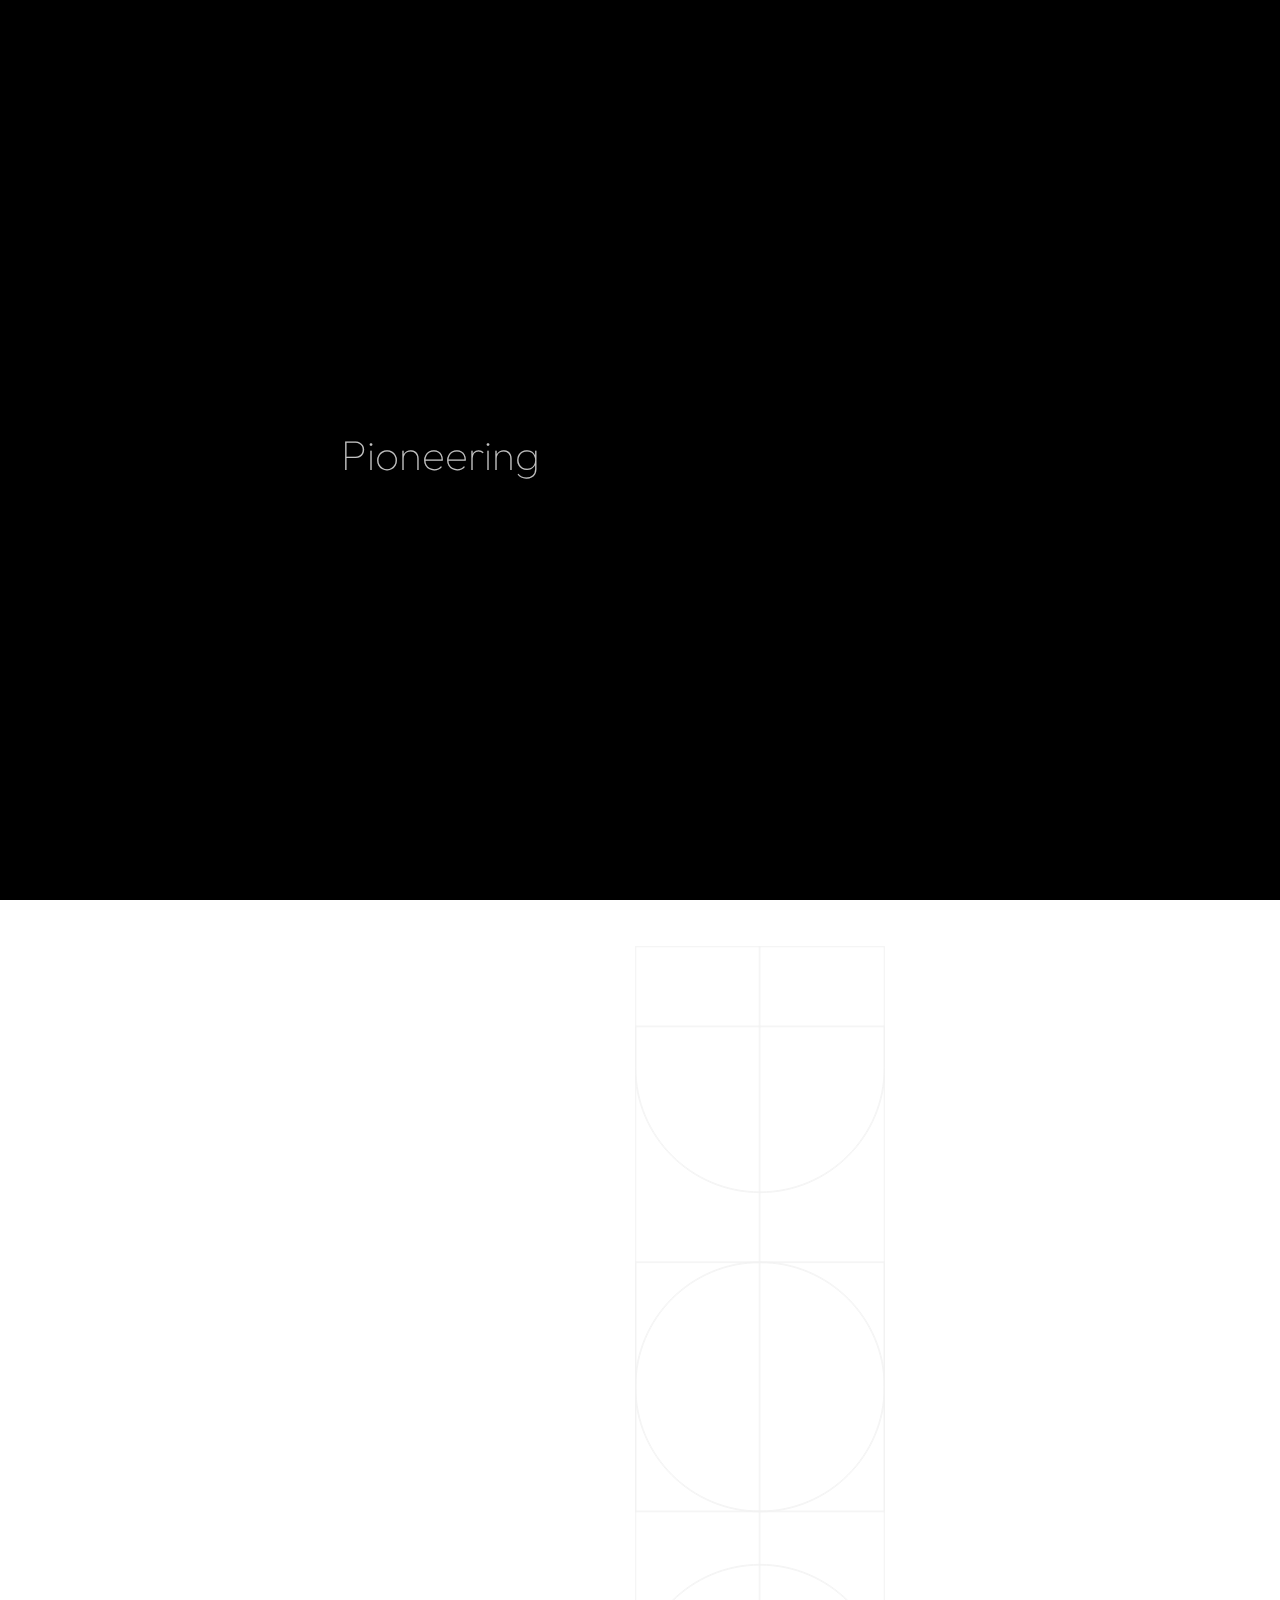
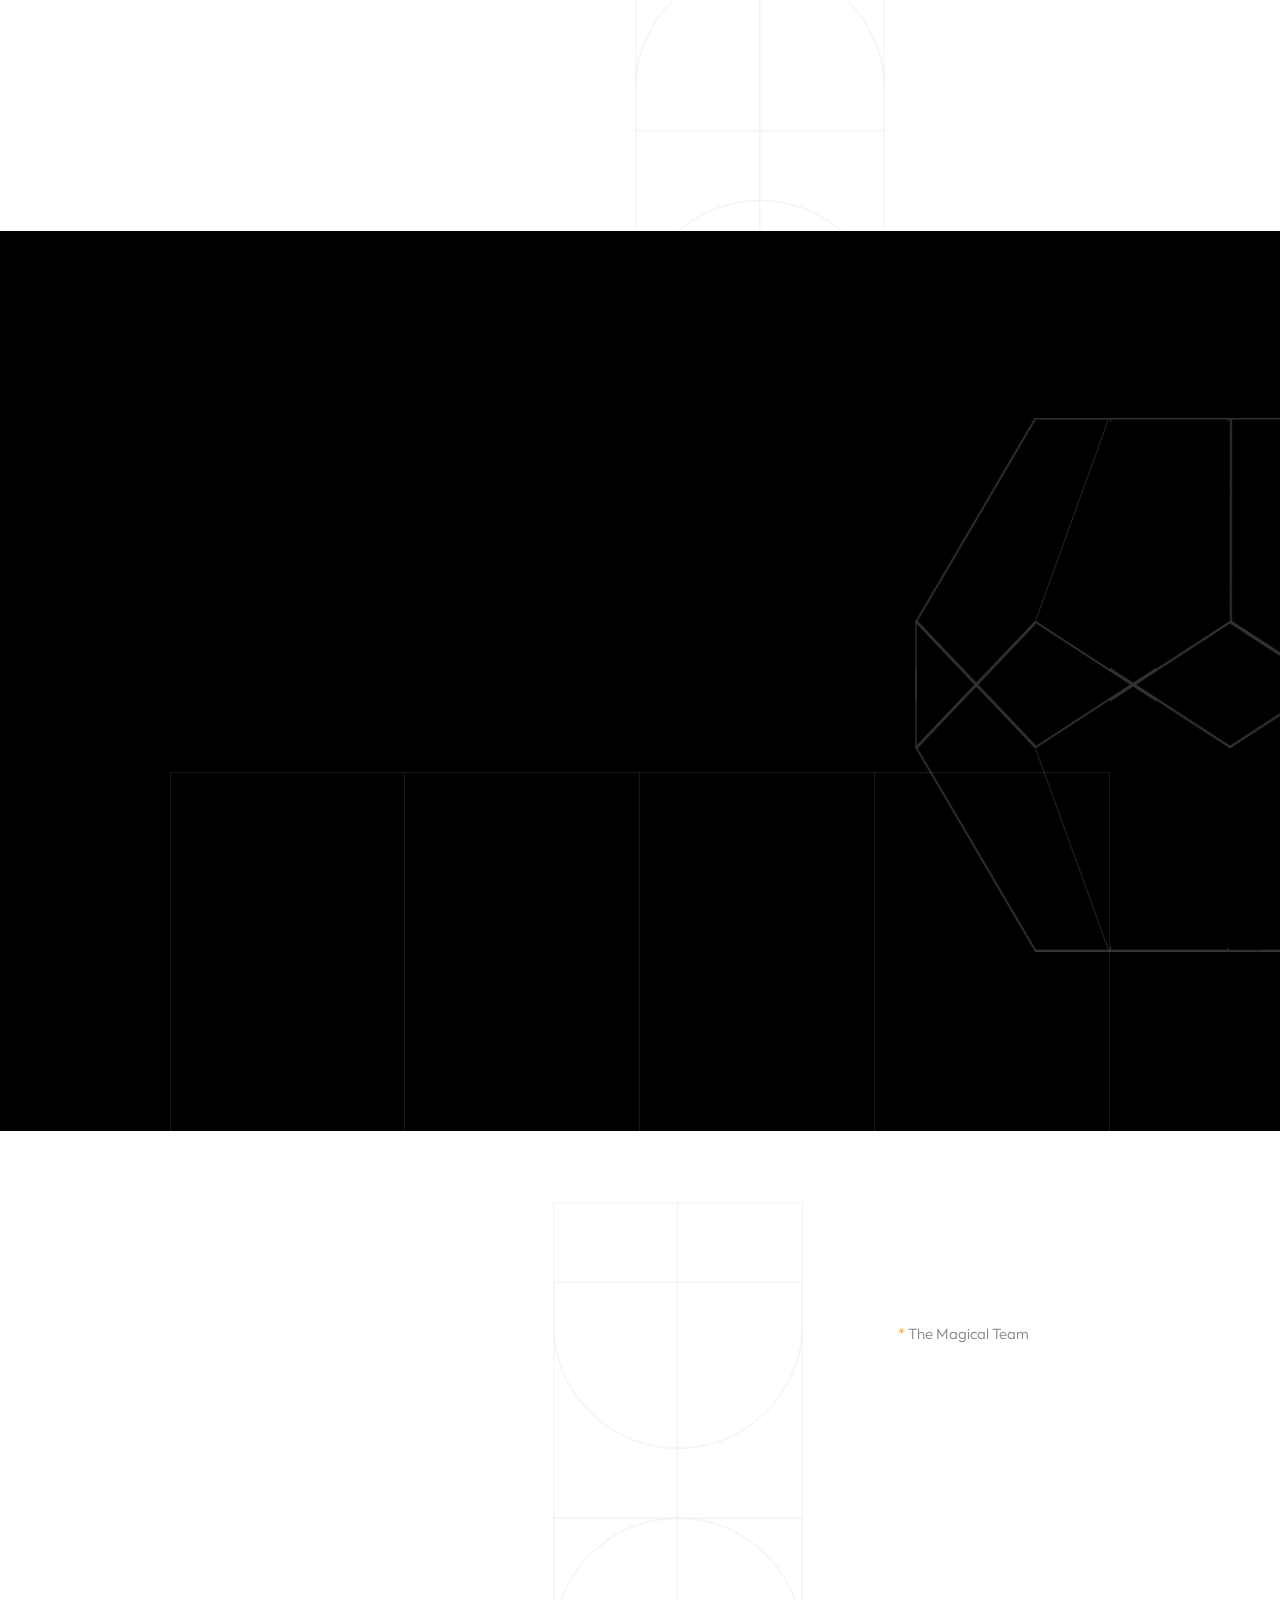
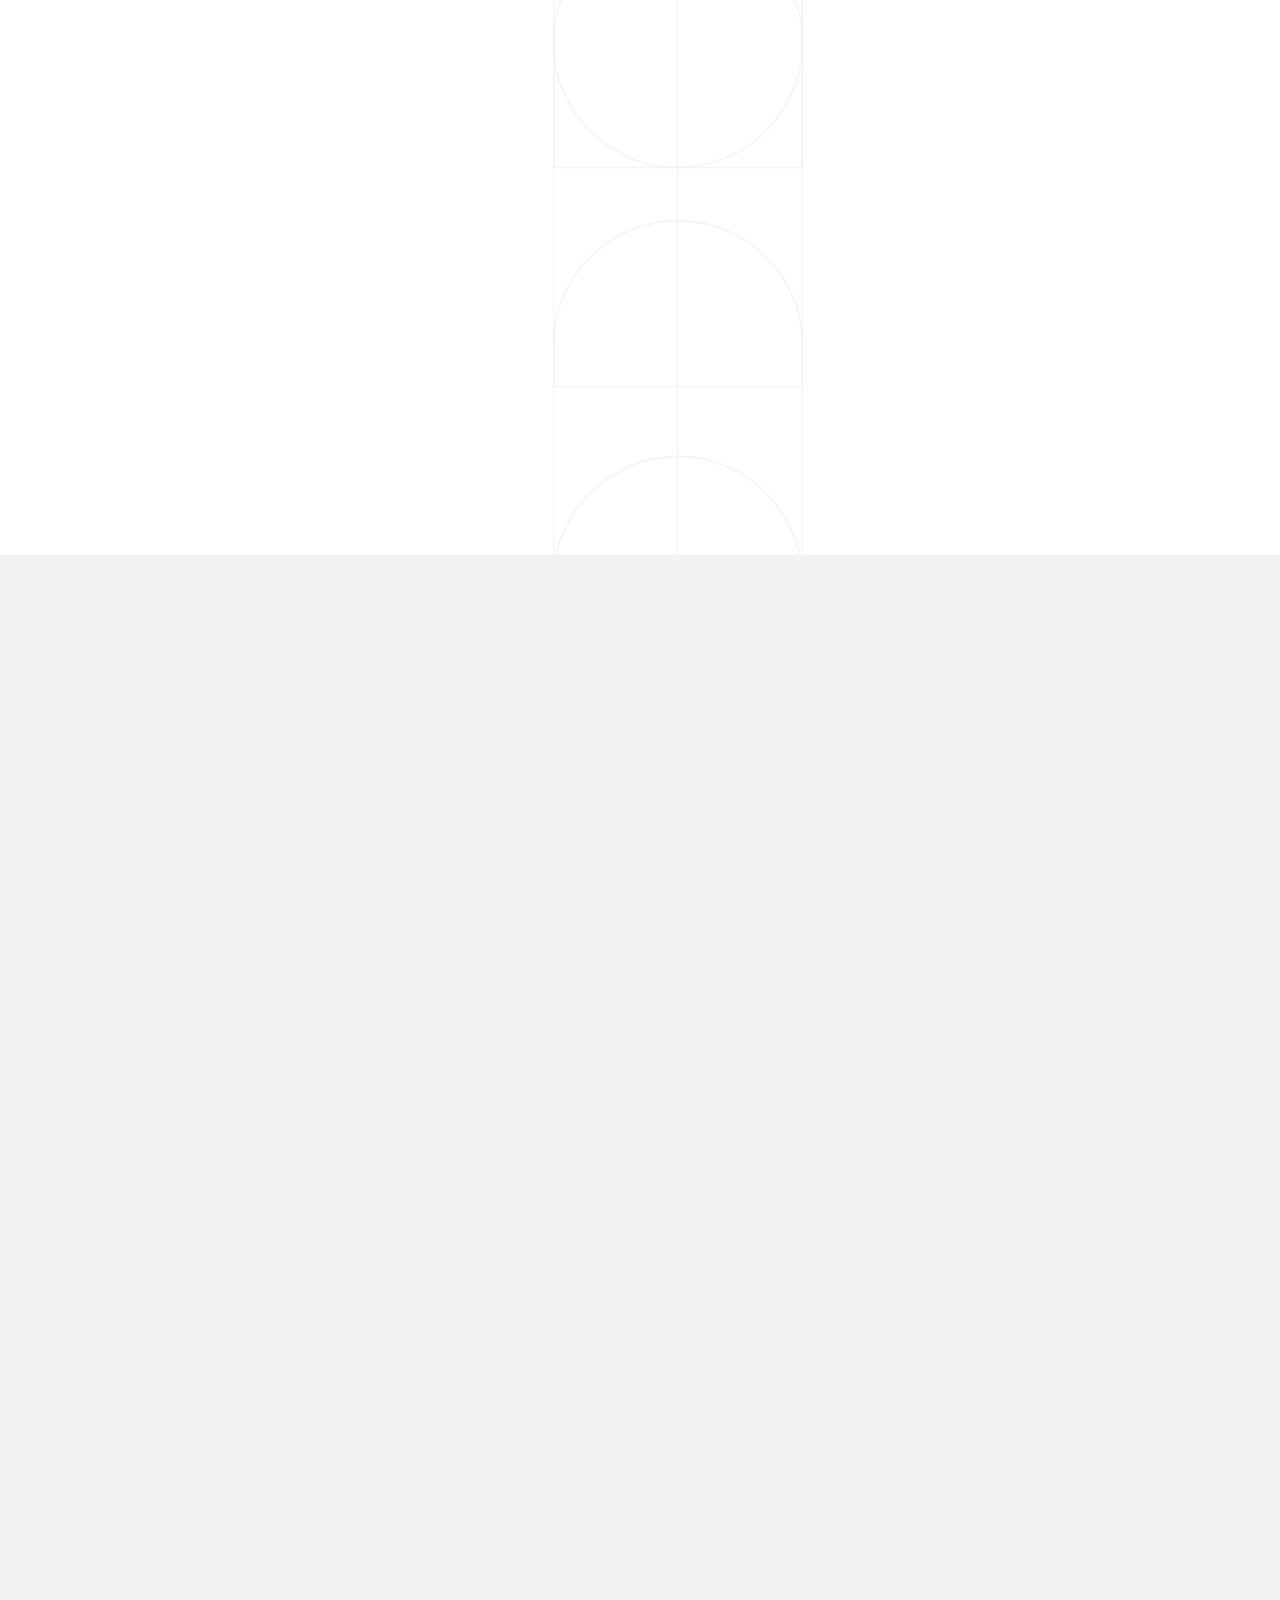
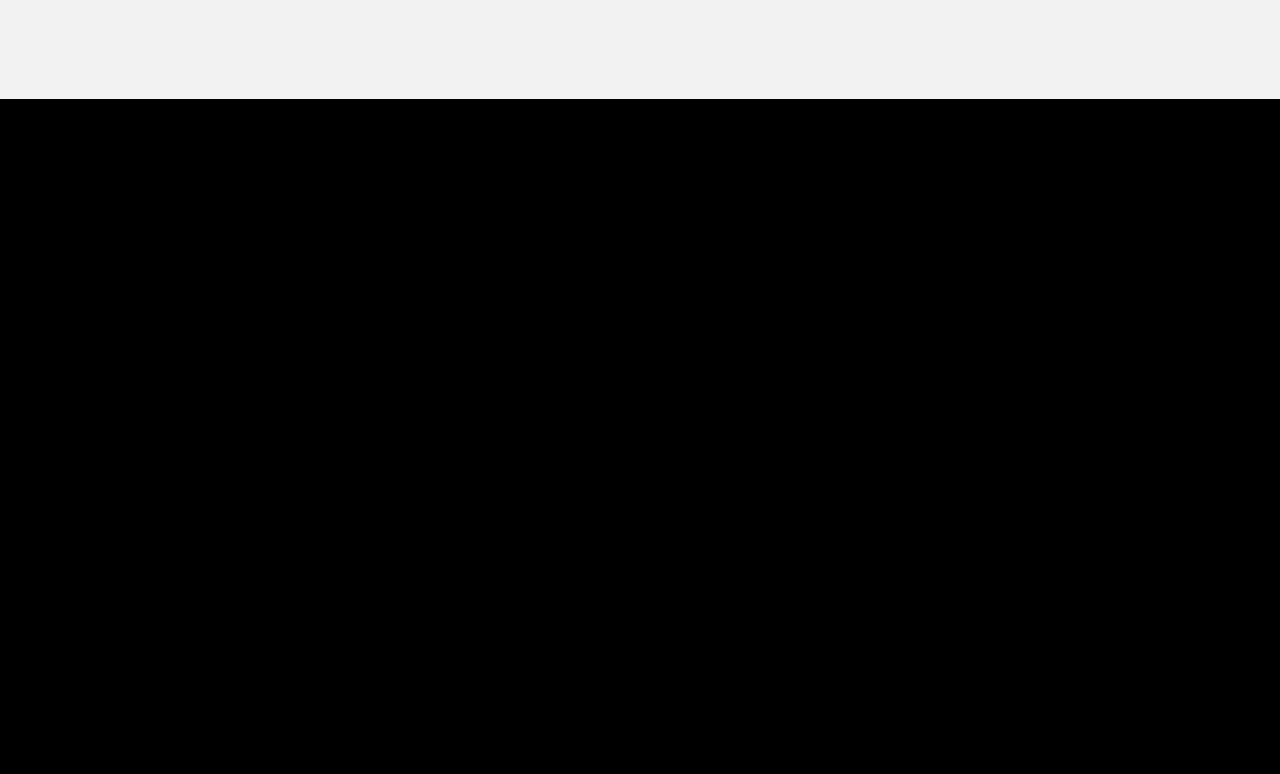
==== commit 3db6175d: "updated the contact page" ====
--- a/index.html
+++ b/index.html
@@ -417,7 +417,7 @@
 
                                     <p class="mil-up mil-mb-60">Together, our creative team is committed to delivering impactful work that exceeds expectations.</p>
 
-                                    <div class="mil-up"><a href="team.html" class="mil-button mil-arrow-place mil-mb-60"><span>Read more</span></a></div>
+                                    <div class="mil-up"><a href="services.html" class="mil-button mil-arrow-place mil-mb-60"><span>Services</span></a></div>
 
                                     <h4 class="mil-up"><span class="mil-thin">We</span> delivering <br><span class="mil-thin">exceptional</span> results.</h4>
                                 </div>
@@ -437,12 +437,12 @@
                                                     <div class="mil-secrc-text">
                                                         <h5 class="mil-muted mil-mb-5"><a href="home-2.html">Solomon Kitumba</a></h5>
                                                         <p class="mil-link mil-light-soft mil-mb-10">Team Lead</p>
-                                                        <ul class="mil-social-icons mil-center">
+                                                        <!-- <ul class="mil-social-icons mil-center">
                                                             <li><a href="#." target="_blank" class="social-icon"> <i class="fab fa-behance"></i></a></li>
                                                             <li><a href="#." target="_blank" class="social-icon"> <i class="fab fa-dribbble"></i></a></li>
                                                             <li><a href="#." target="_blank" class="social-icon"> <i class="fab fa-twitter"></i></a></li>
                                                             <li><a href="#." target="_blank" class="social-icon"> <i class="fab fa-github"></i></a></li>
-                                                        </ul>
+                                                        </ul> -->
                                                     </div>
                                                 </div>
                                             </div>
@@ -453,12 +453,12 @@
                                                     <div class="mil-secrc-text">
                                                         <h5 class="mil-muted mil-mb-5"><a href="home-2.html">Kato Drake Smith</a></h5>
                                                         <p class="mil-link mil-light-soft mil-mb-10">Lead Mobile Developer</p>
-                                                        <ul class="mil-social-icons mil-center">
+                                                        <!-- <ul class="mil-social-icons mil-center">
                                                             <li><a href="#." target="_blank" class="social-icon"> <i class="fab fa-behance"></i></a></li>
                                                             <li><a href="#." target="_blank" class="social-icon"> <i class="fab fa-dribbble"></i></a></li>
                                                             <li><a href="#." target="_blank" class="social-icon"> <i class="fab fa-twitter"></i></a></li>
                                                             <li><a href="#." target="_blank" class="social-icon"> <i class="fab fa-github"></i></a></li>
-                                                        </ul>
+                                                        </ul> -->
                                                     </div>
                                                 </div>
                                             </div>
@@ -474,12 +474,12 @@
                                                     <div class="mil-secrc-text">
                                                         <h5 class="mil-muted mil-mb-5"><a href="home-2.html">Buhiire Keneth</a></h5>
                                                         <p class="mil-link mil-light-soft mil-mb-10">Back-end Engineer</p>
-                                                        <ul class="mil-social-icons mil-center">
+                                                        <!-- <ul class="mil-social-icons mil-center">
                                                             <li><a href="#." target="_blank" class="social-icon"> <i class="fab fa-behance"></i></a></li>
                                                             <li><a href="#." target="_blank" class="social-icon"> <i class="fab fa-dribbble"></i></a></li>
                                                             <li><a href="#." target="_blank" class="social-icon"> <i class="fab fa-twitter"></i></a></li>
                                                             <li><a href="#." target="_blank" class="social-icon"> <i class="fab fa-github"></i></a></li>
-                                                        </ul>
+                                                        </ul> -->
                                                     </div>
                                                 </div>
                                             </div>
@@ -490,12 +490,12 @@
                                                     <div class="mil-secrc-text">
                                                         <h5 class="mil-muted mil-mb-5"><a href="home-2.html">Adul Wahid</a></h5>
                                                         <p class="mil-link mil-light-soft mil-mb-10">web Developer</p>
-                                                        <ul class="mil-social-icons mil-center">
+                                                        <!-- <ul class="mil-social-icons mil-center">
                                                             <li><a href="#." target="_blank" class="social-icon"> <i class="fab fa-behance"></i></a></li>
                                                             <li><a href="#." target="_blank" class="social-icon"> <i class="fab fa-dribbble"></i></a></li>
                                                             <li><a href="#." target="_blank" class="social-icon"> <i class="fab fa-twitter"></i></a></li>
                                                             <li><a href="#." target="_blank" class="social-icon"> <i class="fab fa-github"></i></a></li>
-                                                        </ul>
+                                                        </ul> -->
                                                     </div>
                                                 </div>
                                             </div>
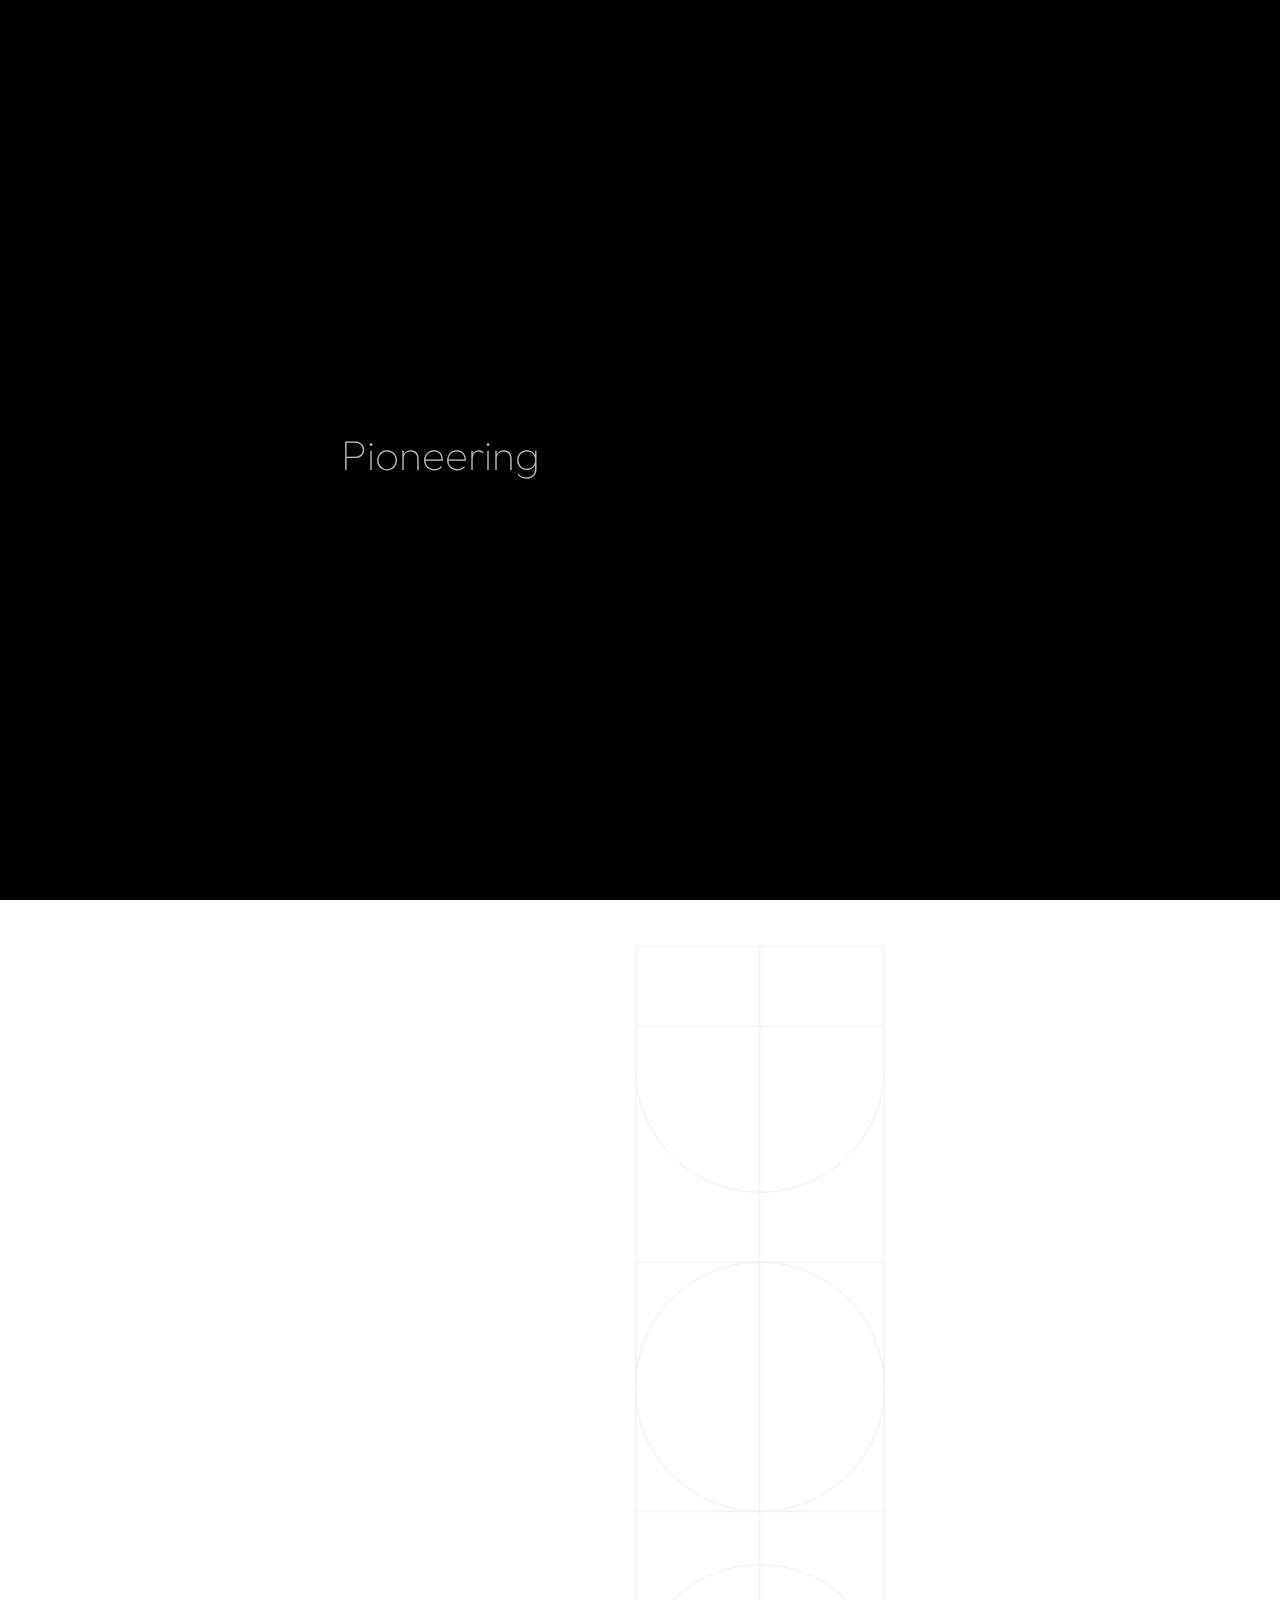
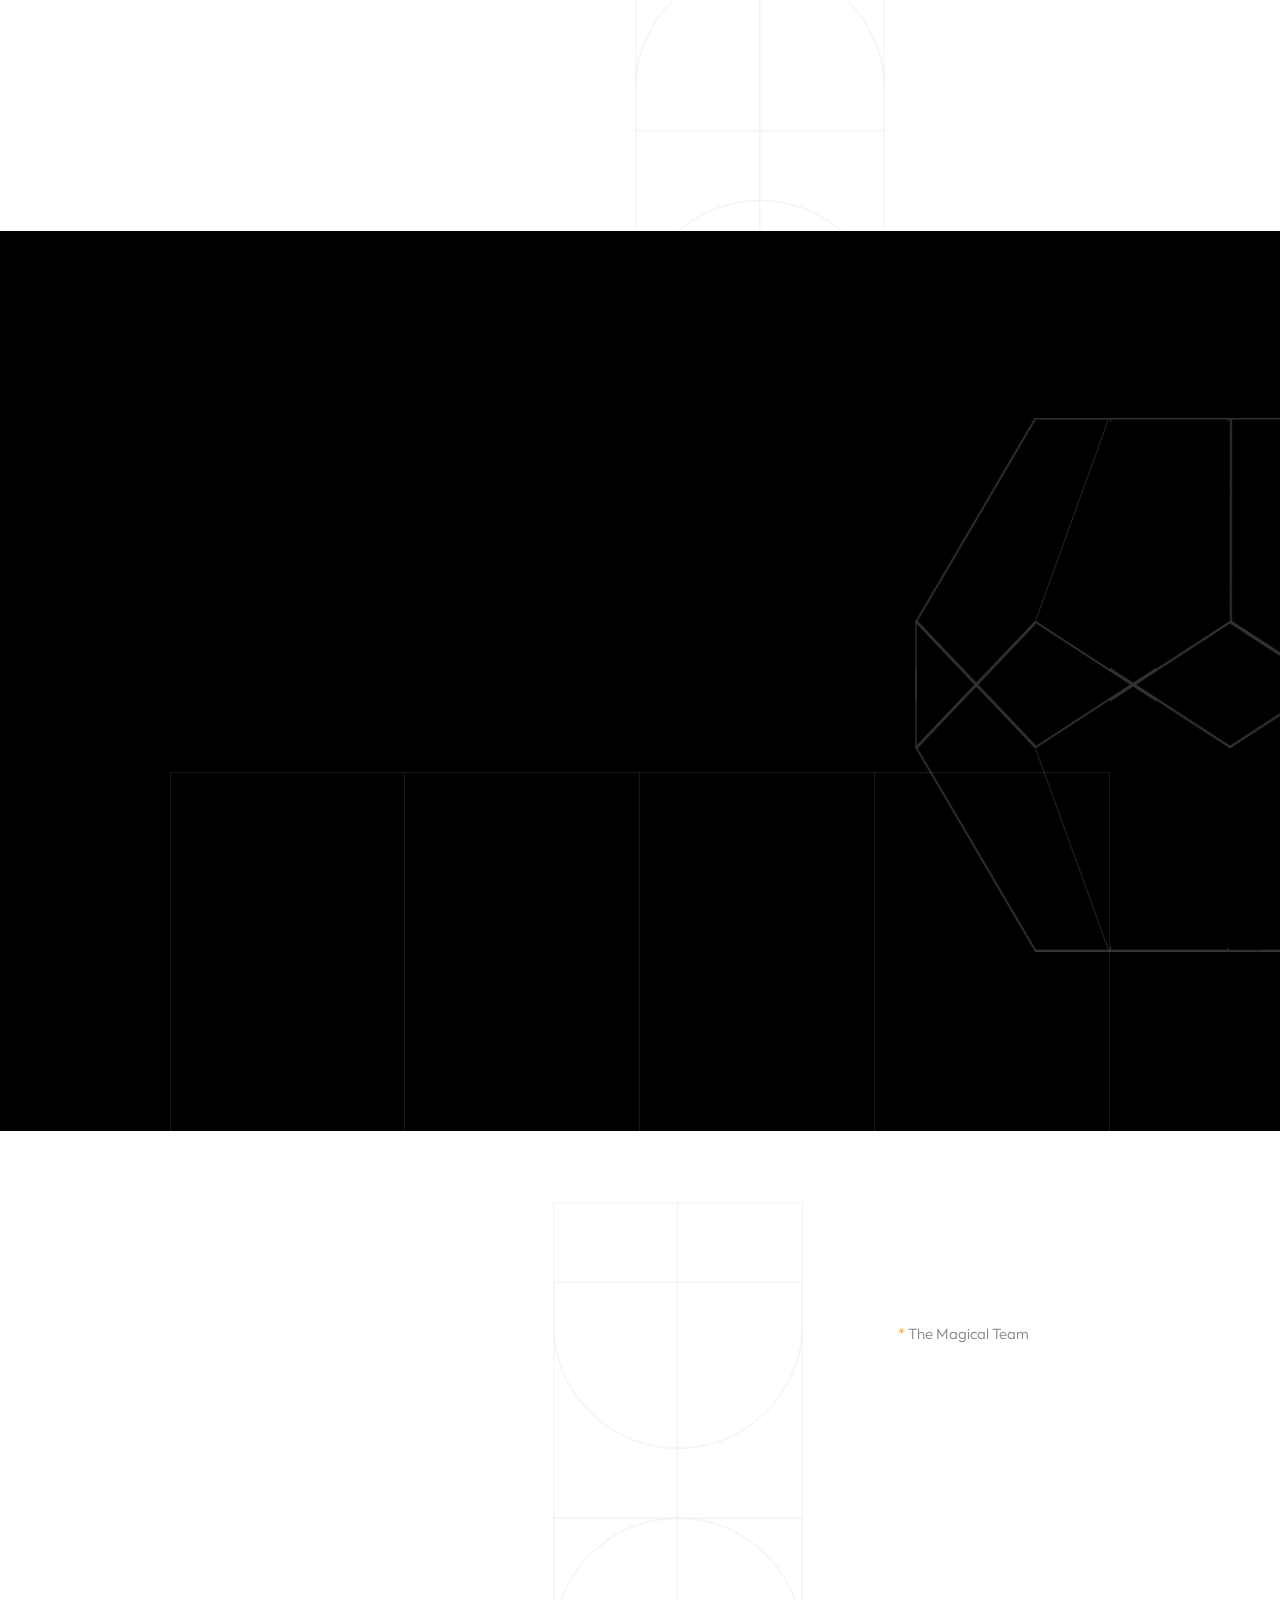
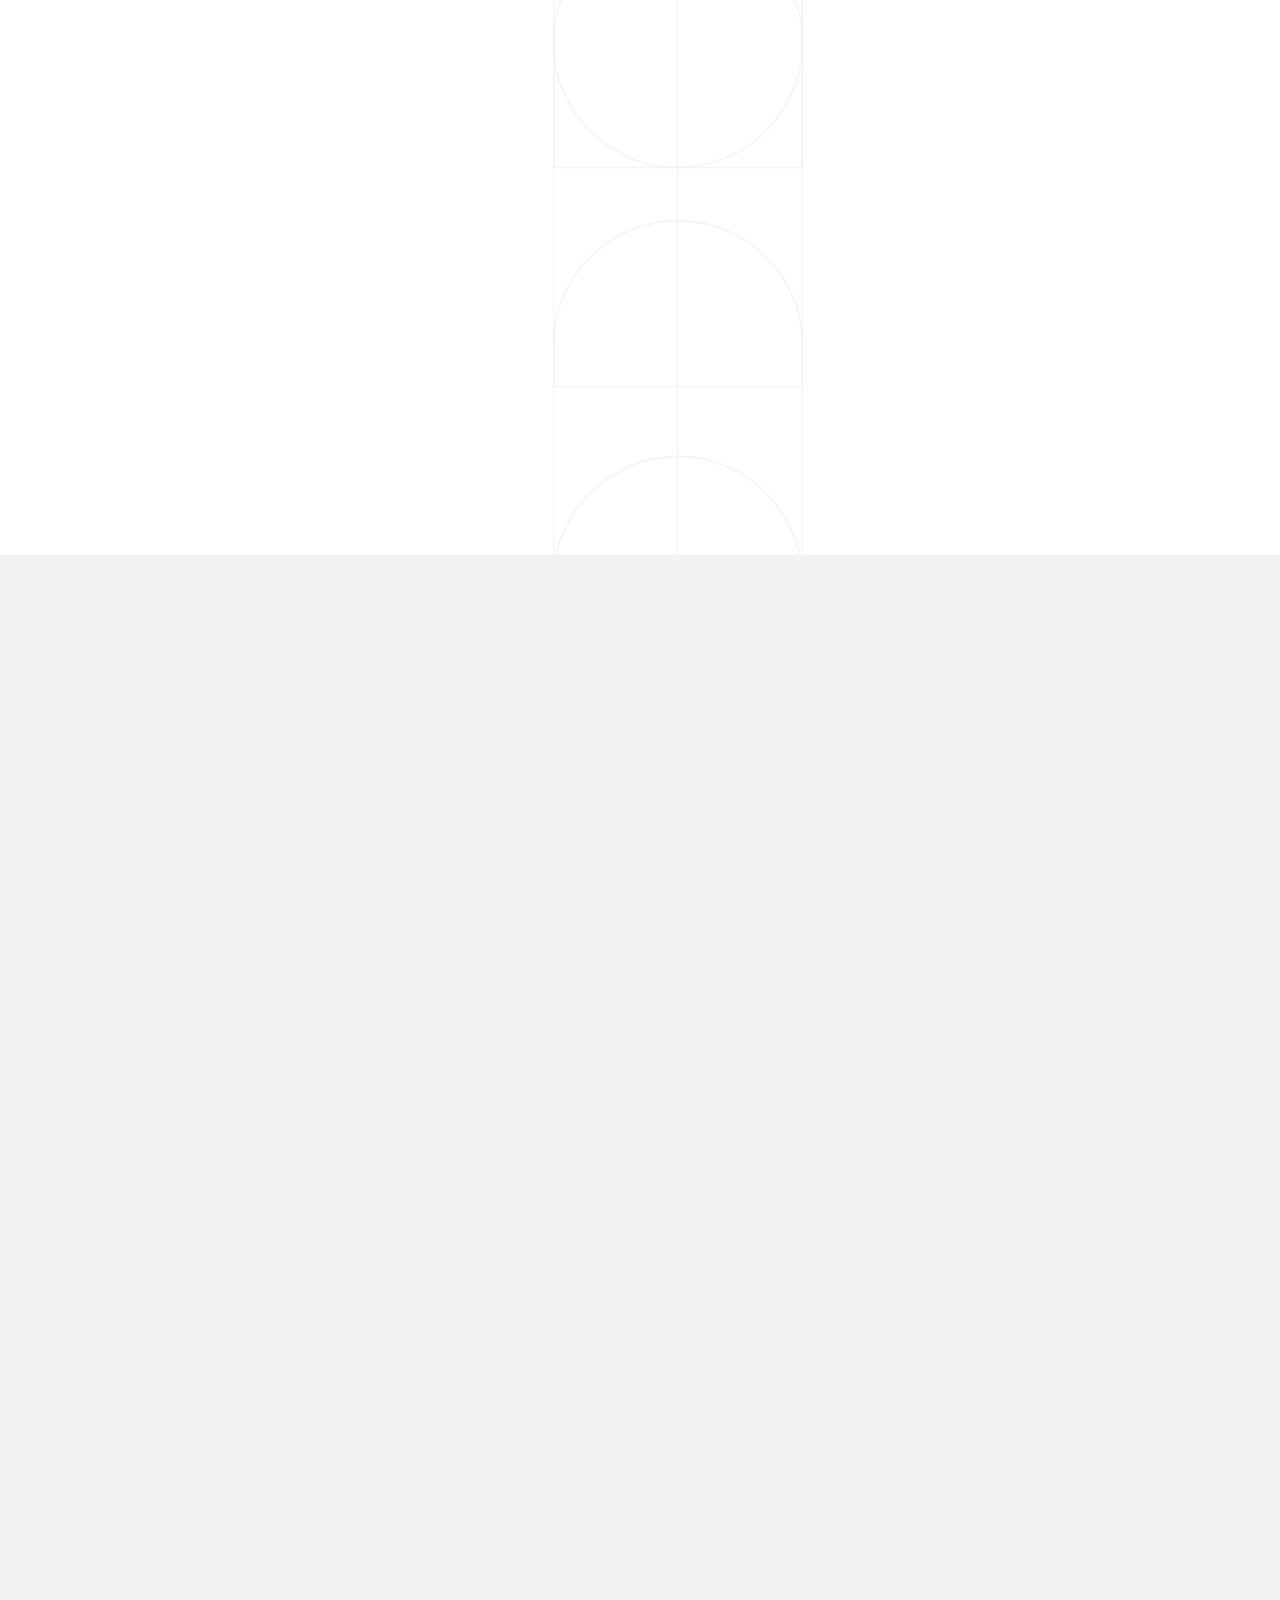
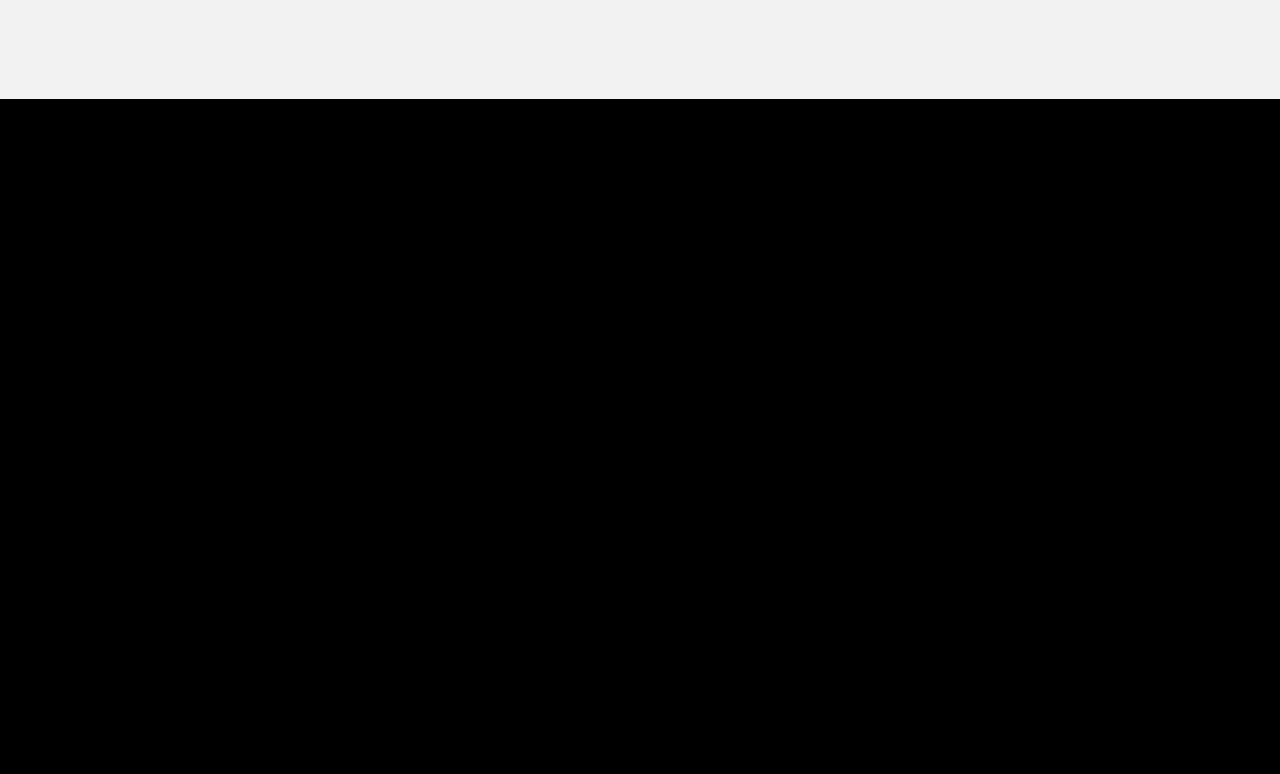
==== commit affd9693: "updated the contact page" ====
--- a/index.html
+++ b/index.html
@@ -716,7 +716,7 @@
                                                         <a href="index.html">Home</a>
                                                     </li>
                                                     <li class="mil-up">
-                                                        <a href="portfolio-1.html">Portfolio</a>
+                                                        <a href="portfolio.html">Portfolio</a>
                                                     </li>
                                                     <li class="mil-up">
                                                         <a href="services.html">Services</a>
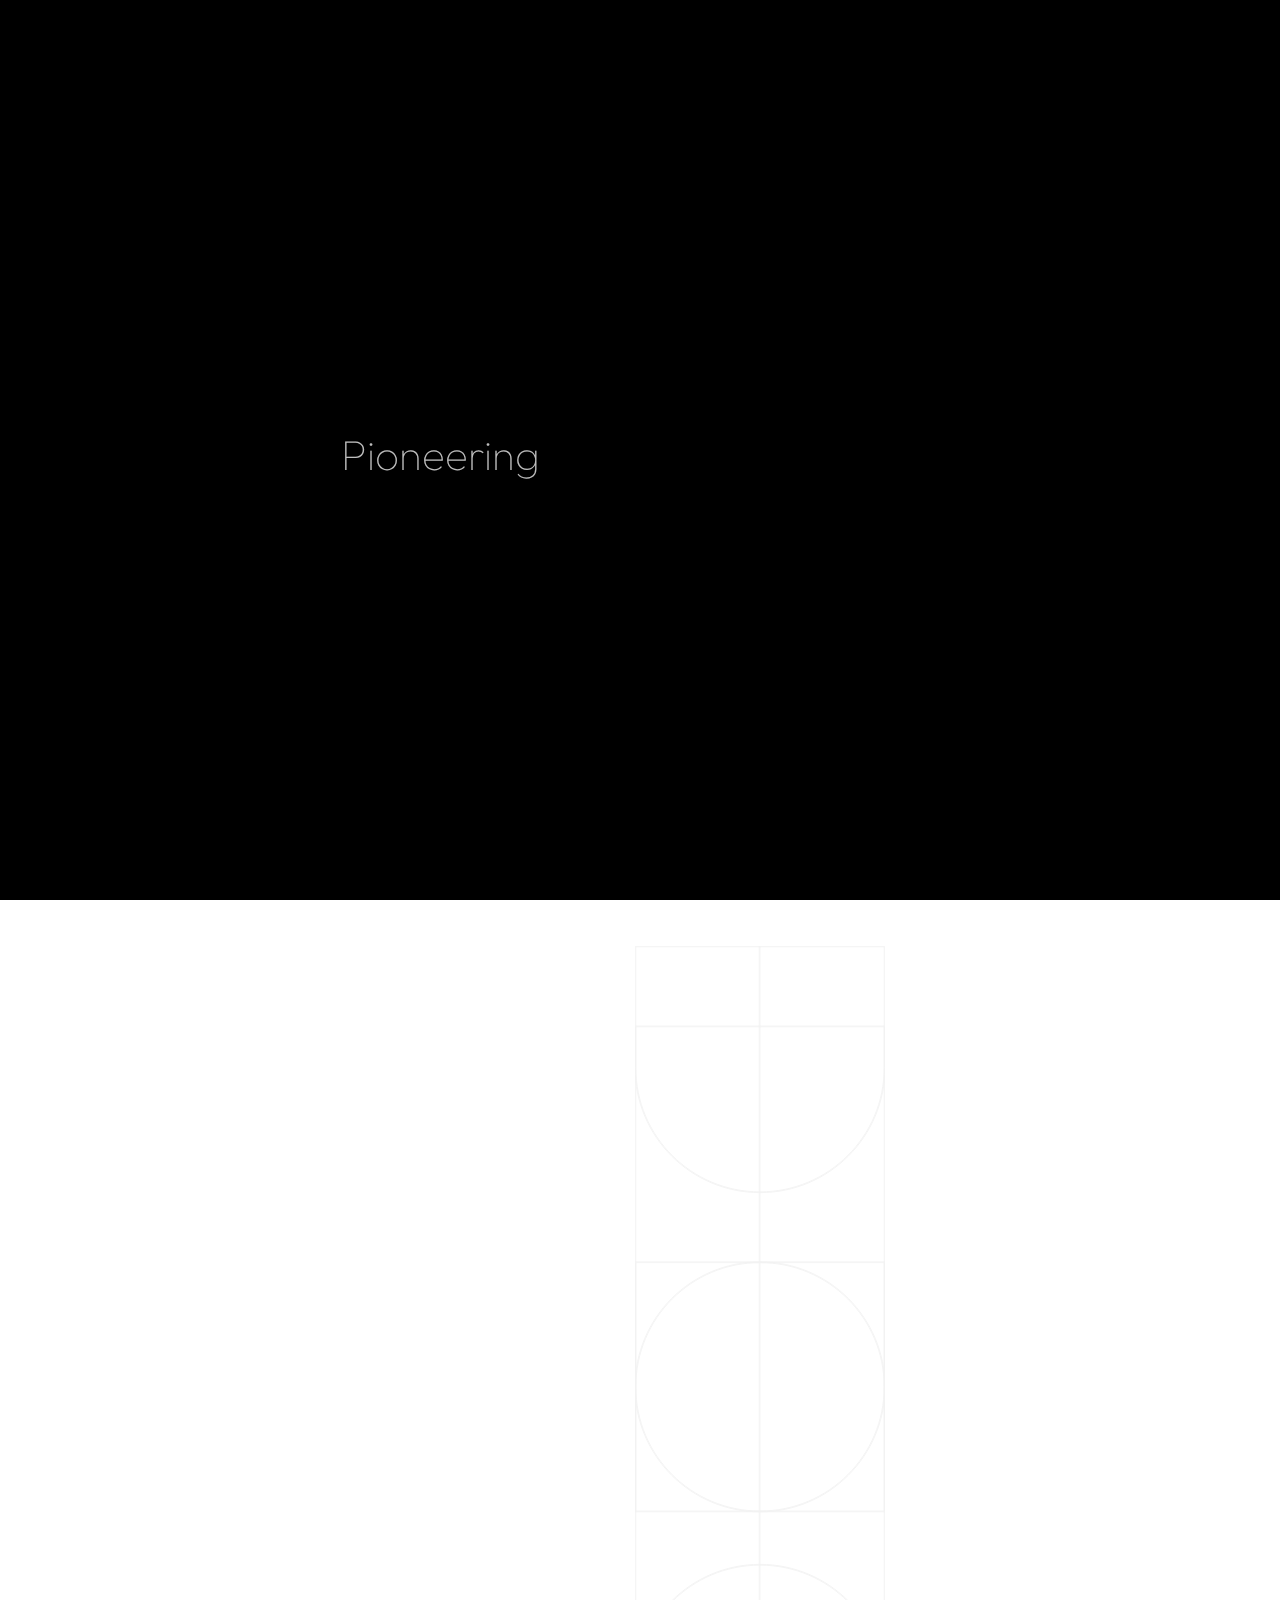
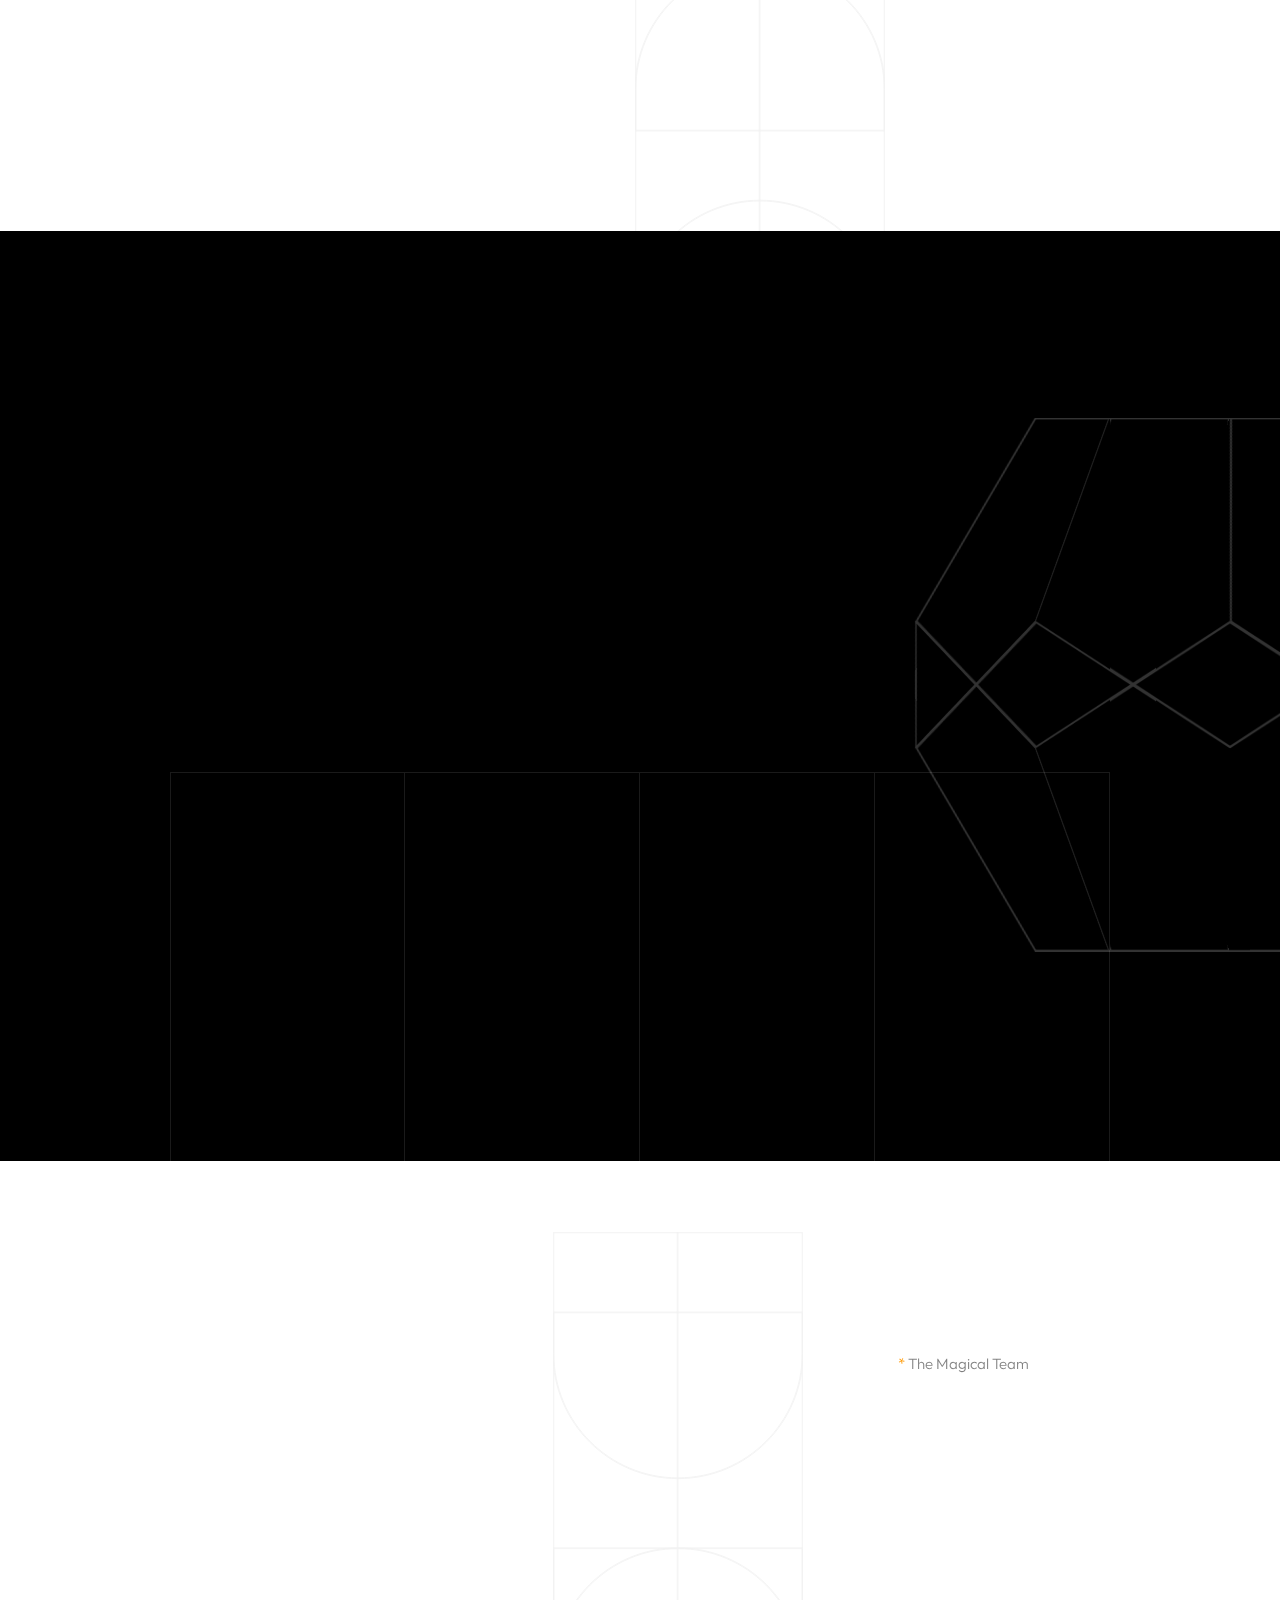
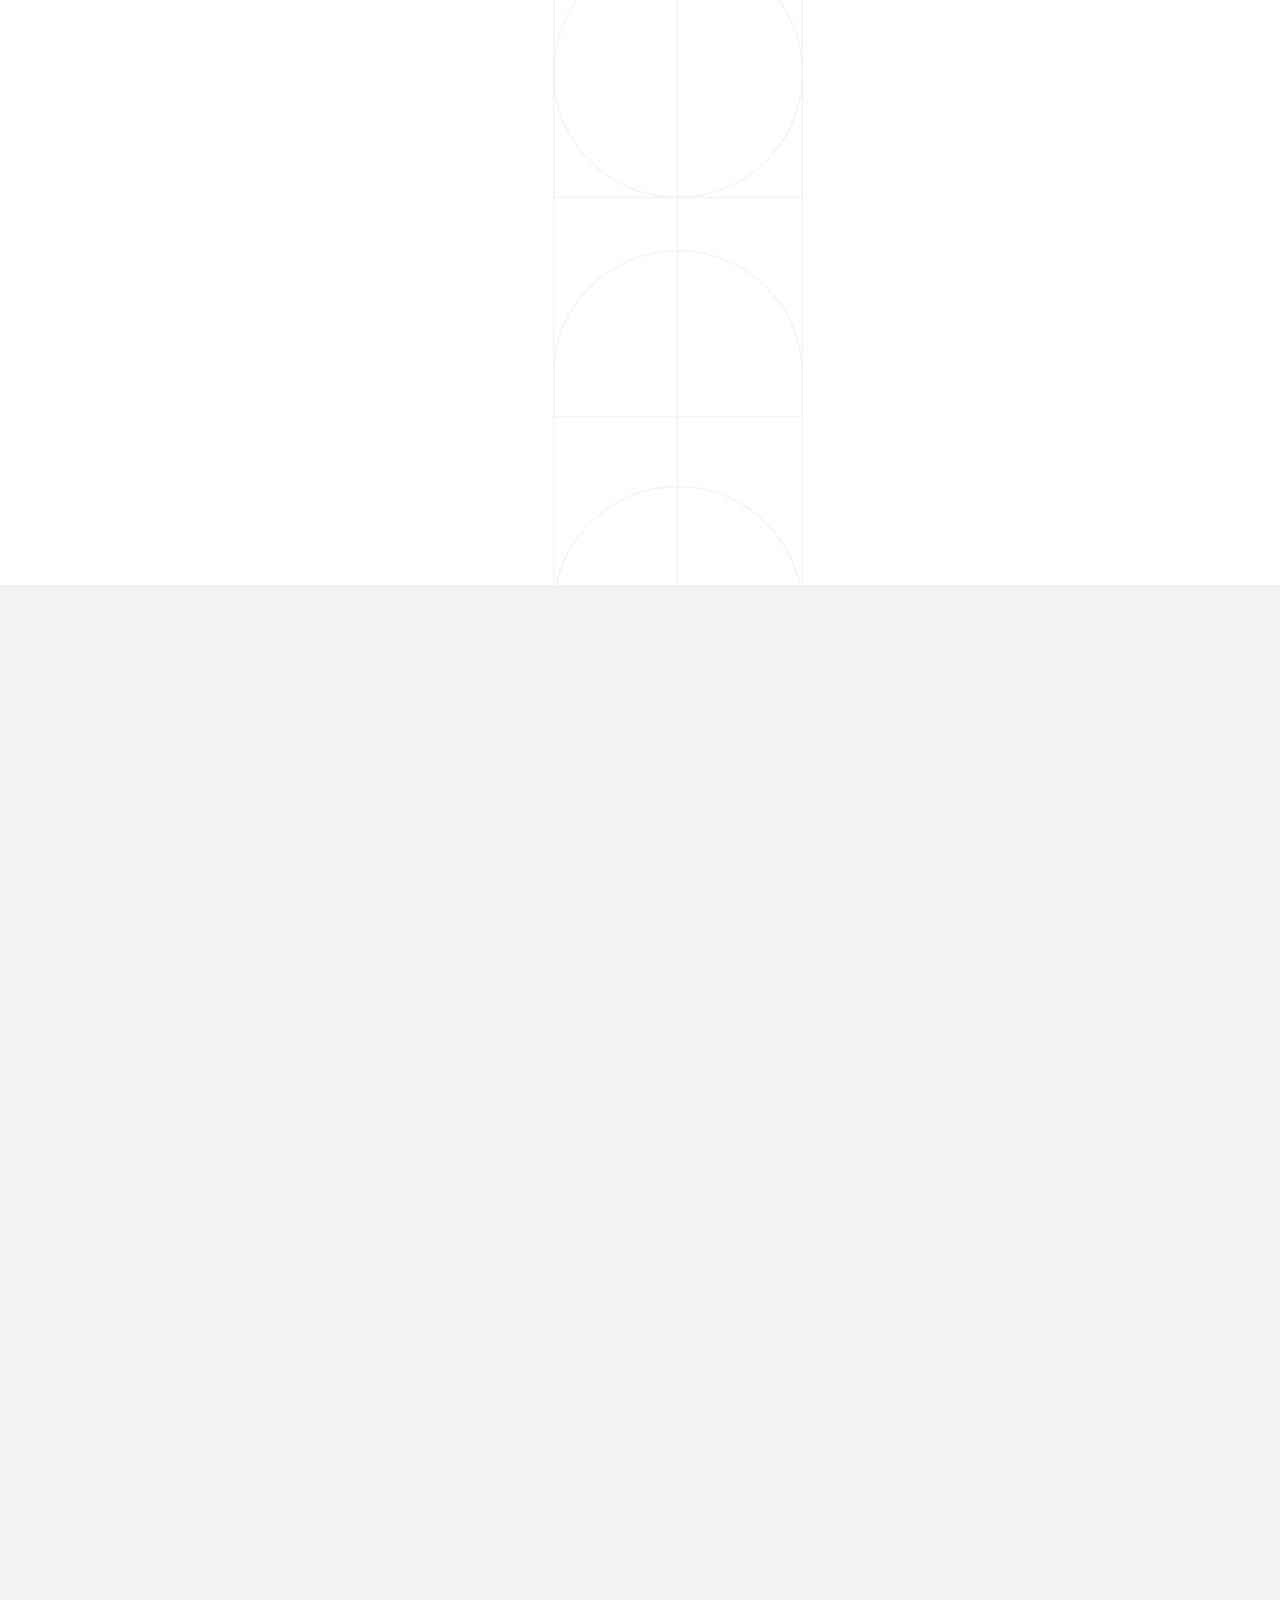
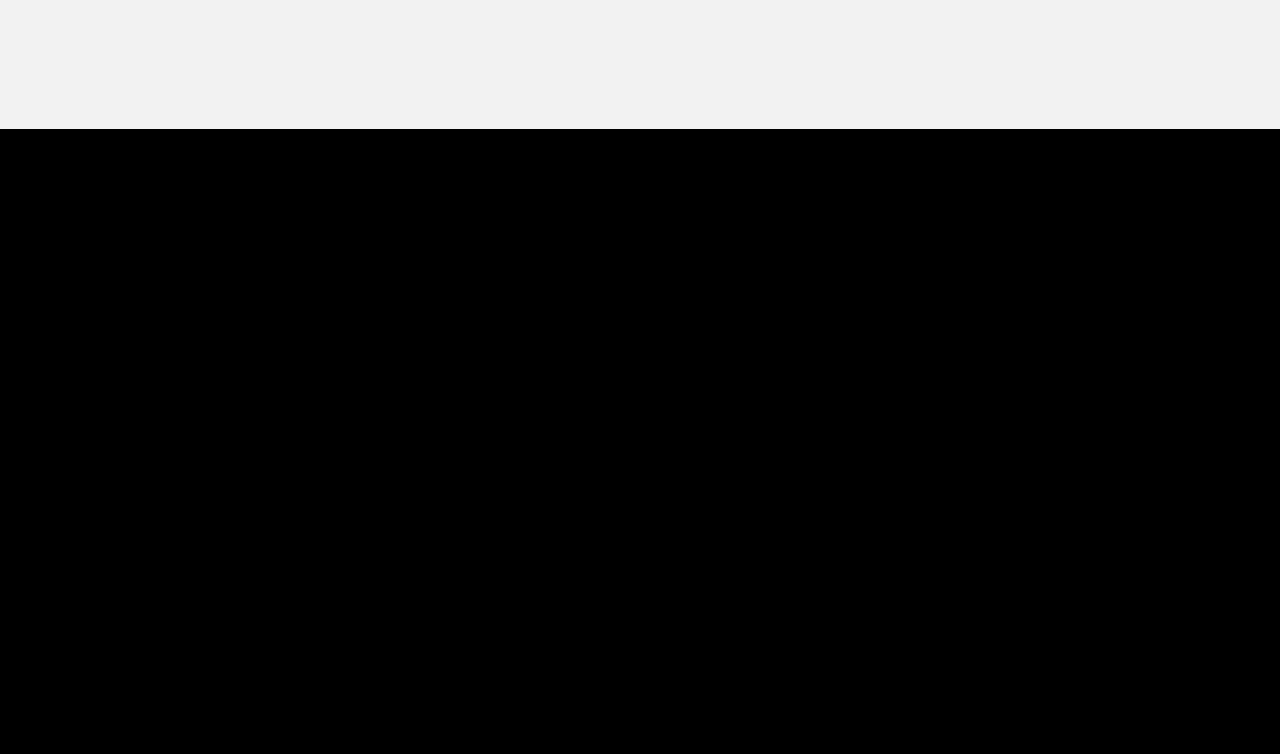
==== commit 87ee6041: "updated the landing page" ====
--- a/index.html
+++ b/index.html
@@ -71,7 +71,7 @@
                 <div class="mil-pos-abs mil-animation-2">
                     <div class="mil-reveal-frame">
                         <p class="mil-reveal-box"></p>
-                        <p class="mil-h3 mil-muted mil-thin">uxfirst.com</p>
+                        <p class="mil-h3 mil-muted mil-thin">Ux First Studio</p>
                     </div>
                 </div>
             </div>
@@ -109,22 +109,22 @@
                                             <li><a href="portfolio.html">Portfolio slider</a></li>
                                         </ul> -->
                                     </li>
-                                    <li class="mil-has-children">
+                                    <!-- <li class="mil-has-children">
                                         <a href="portfolio.html">Portfolio</a>
-                                        <!-- <ul>
+                                         <ul>
                                             <li><a href="portfolio-1.html">Grid type 1</a></li>
                                             <li><a href="portfolio-2.html">Grid type 2</a></li>
                                             <li><a href="portfolio.html">Slider</a></li>
-                                        </ul> -->
-                                    </li>
+                                        </ul> 
+                                    </li> -->
                                     <li class="mil-has-children">
-                                        <a href="services.html">Services</a>
+                                        <a href="#service">Services</a>
                                         <!-- <ul>
-                                            <li><a href="services.html">Services List</a></li>
+                                            <li><a href="#service">Services List</a></li>
                                             <li><a href="service.html">Single service</a></li>
                                         </ul> -->
                                     </li>
-                                    <li><a href="contact.html">Contact</a></li>
+                                    <!-- <li><a href="contact.html">Contact</a></li> -->
                                     <!-- <li class="mil-has-children">
                                         <a href="#.">Newsletter</a>
                                         <ul>
@@ -261,13 +261,13 @@
                                     </div>
                                 </div>
 
-                                <a href="services.html" class="mil-button mil-arrow-place mil-btn-space">
+                                <a href="#service" class="mil-button mil-arrow-place mil-btn-space">
                                     <span>What we do</span>
                                 </a>
 
-                                <a href="portfolio.html" class="mil-link mil-muted mil-arrow-place">
+                                <!-- <a href="portfolio.html" class="mil-link mil-muted mil-arrow-place">
                                     <span>View works</span>
-                                </a>
+                                </a> -->
 
                                 <div class="mil-circle-text">
                                     <svg version="1.1" xmlns="http://www.w3.org/2000/svg" xmlns:xlink="http://www.w3.org/1999/xlink" x="0px" y="0px" viewBox="0 0 300 300" enable-background="new 0 0 300 300" xml:space="preserve" class="mil-ct-svg mil-rotate" data-value="360">
@@ -329,7 +329,7 @@
                 <!-- about end -->
 
                 <!-- services -->
-                <section class="mil-dark-bg">
+                <section class="mil-dark-bg" id="service">
                     <div class="mi-invert-fix">
                         <div class="mil-animation-frame">
                             <div class="mil-animation mil-position-1 mil-scale" data-value-1="2.4" data-value-2="1.4" style="top: 300px; right: -100px"></div>
@@ -355,7 +355,7 @@
                                 <div class="mil-complex-text justify-content-center mil-up">
 
                                     <h2 class="mil-h1 mil-muted mil-center">For Your <span class="mil-thin">Business.</span></h2>
-                                    <a href="services.html" class="mil-services-button mil-button mil-arrow-place"><span>What we do</span></a>
+                                    <a href="#service" class="mil-services-button mil-button mil-arrow-place"><span>What we do</span></a>
 
                                 </div>
                             </div>
@@ -363,7 +363,7 @@
                             <div class="row mil-services-grid m-0">
                                 <div class="col-md-6 col-lg-3 mil-services-grid-item p-0">
 
-                                    <a href="services.html" class="mil-service-card-sm mil-up">
+                                    <a href="#service" class="mil-service-card-sm mil-up">
                                         <h5 class="mil-muted mil-mb-30">Mobile App <br>Developement</h5>
                                         <p class="mil-light-soft mil-mb-30">Crafting seamless and engaging mobile experiences tailored to your vision. From concept to execution, we bring your app ideas to life, ensuring they are not just functional but delightful for users..</p>
                                         <div class="mil-button mil-icon-button-sm mil-arrow-place"></div>
@@ -372,7 +372,7 @@
                                 </div>
                                 <div class="col-md-6 col-lg-3 mil-services-grid-item p-0">
 
-                                    <a href="services.html" class="mil-service-card-sm mil-up">
+                                    <a href="#service" class="mil-service-card-sm mil-up">
                                         <h5 class="mil-muted mil-mb-30">Website Design <br> & Development</h5>
                                         <p class="mil-light-soft mil-mb-30">Your digital storefront is more than a website—it's an immersive journey. We specialize in designing and developing websites that not only look stunning but also deliver exceptional user experiences, driving engagement and conversions.</p>
                                         <div class="mil-button mil-icon-button-sm mil-arrow-place"></div>
@@ -381,8 +381,8 @@
                                 </div>
                                 <div class="col-md-6 col-lg-3 mil-services-grid-item p-0">
 
-                                    <a href="services.html" class="mil-service-card-sm mil-up">
-                                        <h5 class="mil-muted mil-mb-30">Branding and <br>Identity Design</h5>
+                                    <a href="#service" class="mil-service-card-sm mil-up">
+                                        <h5 class="mil-muted mil-mb-30">Coporate Innovation <br>as a Service</h5>
                                         <p class="mil-light-soft mil-mb-30">Building brands that leave a lasting impression. Our identity design goes beyond logos; we curate a visual language that reflects your essence, creating a cohesive and memorable brand identity across all touchpoints.
 
                                         </p>
@@ -392,7 +392,7 @@
                                 </div>
                                 <div class="col-md-6 col-lg-3 mil-services-grid-item p-0">
 
-                                    <a href="services.html" class="mil-service-card-sm mil-up">
+                                    <a href="#service" class="mil-service-card-sm mil-up">
                                         <h5 class="mil-muted mil-mb-30">UI/Ux Design <br></h5>
                                         <p class="mil-light-soft mil-mb-30">User interface and experience are at the core of what we do. We meticulously design interfaces that are not just visually appealing but also intuitive, ensuring users navigate your digital landscape effortlessly..</p>
                                         <div class="mil-button mil-icon-button-sm mil-arrow-place"></div>
@@ -417,7 +417,7 @@
 
                                     <p class="mil-up mil-mb-60">Together, our creative team is committed to delivering impactful work that exceeds expectations.</p>
 
-                                    <div class="mil-up"><a href="services.html" class="mil-button mil-arrow-place mil-mb-60"><span>Services</span></a></div>
+                                    <div class="mil-up"><a href="#service" class="mil-button mil-arrow-place mil-mb-60"><span>Services</span></a></div>
 
                                     <h4 class="mil-up"><span class="mil-thin">We</span> delivering <br><span class="mil-thin">exceptional</span> results.</h4>
                                 </div>
@@ -715,15 +715,15 @@
                                                     <li class="mil-up mil-active">
                                                         <a href="index.html">Home</a>
                                                     </li>
+                                                    <!-- <li class="mil-up">
+                                                        <a href="portfolio.html">Portfolio</a>
+                                                    </li> -->
                                                     <li class="mil-up">
-                                                        <a href="portfolio.html">Portfolio</a>
+                                                        <a href="#service">Services</a>
                                                     </li>
-                                                    <li class="mil-up">
-                                                        <a href="services.html">Services</a>
-                                                    </li>
-                                                    <li class="mil-up">
+                                                    <!-- <li class="mil-up">
                                                         <a href="contact.html">Contact</a>
-                                                    </li>
+                                                    </li> -->
                                                     <!-- <li class="mil-up">
                                                         <a href="blog.html">Blog</a>
                                                     </li> -->
--- a/css/style.css
+++ b/css/style.css
@@ -488,6 +488,7 @@
      object-fit: cover;
   -o-object-position: center;
      object-position: center;
+     filter: grayscale(1);
 }
 
 /* -------------------------------------------
@@ -626,7 +627,8 @@
 }
 .mil-button.mil-icon-button-sm svg {
   margin-left: 0;
-  background-color: rgb(255, 152, 0);
+  /* background-color: rgb(255, 152, 0); */
+  background-color: white;
 }
 .mil-button.mil-icon-button-sm svg path {
   fill: rgb(0, 0, 0);
@@ -2208,11 +2210,13 @@
 }
 .mil-about-quote .mil-avatar:after {
   content: ' " ';
-  color: rgb(0, 0, 0);
+  /* color: rgb(0, 0, 0); */
+  color:white;
   width: 30px;
   height: 30px;
   border-radius: 50%;
-  background-color: rgb(255, 152, 0);
+  /* background-color: rgb(255, 152, 0); */
+  background-color: #607D8B;
   position: absolute;
   bottom: 0;
   right: 0;
@@ -2225,6 +2229,8 @@
           justify-content: center;
   font-size: 36px;
 }
+
+
 .mil-about-quote .mil-avatar img {
   border-radius: 50%;
   width: 100%;
@@ -2238,6 +2244,7 @@
   padding-left: 30px;
   width: calc(100% - 90px);
 }
+
 @media screen and (max-width: 992px) {
   .mil-about-quote .mil-avatar {
     width: 70px;
@@ -2334,6 +2341,7 @@
      object-position: top;
   -webkit-transition: 0.4s cubic-bezier(0, 0, 0.3642, 1);
   transition: 0.4s cubic-bezier(0, 0, 0.3642, 1);
+  filter: grayscale(1);
 }
 .mil-text-image:hover img {
   -webkit-transform: scale(1.05);
@@ -2761,6 +2769,7 @@
   width: 40px;
   height: 40px;
   margin-bottom: 15px;
+  filter: grayscale(1);
 }
 .mil-quote-icon path {
   fill: rgb(255, 152, 0);
@@ -4241,4 +4250,9 @@
 
 pagination-clickable.swiper-pagination-bullets.swiper-pagination-horizontal {
   display: none !important;
-}+}
+
+
+
+
+ 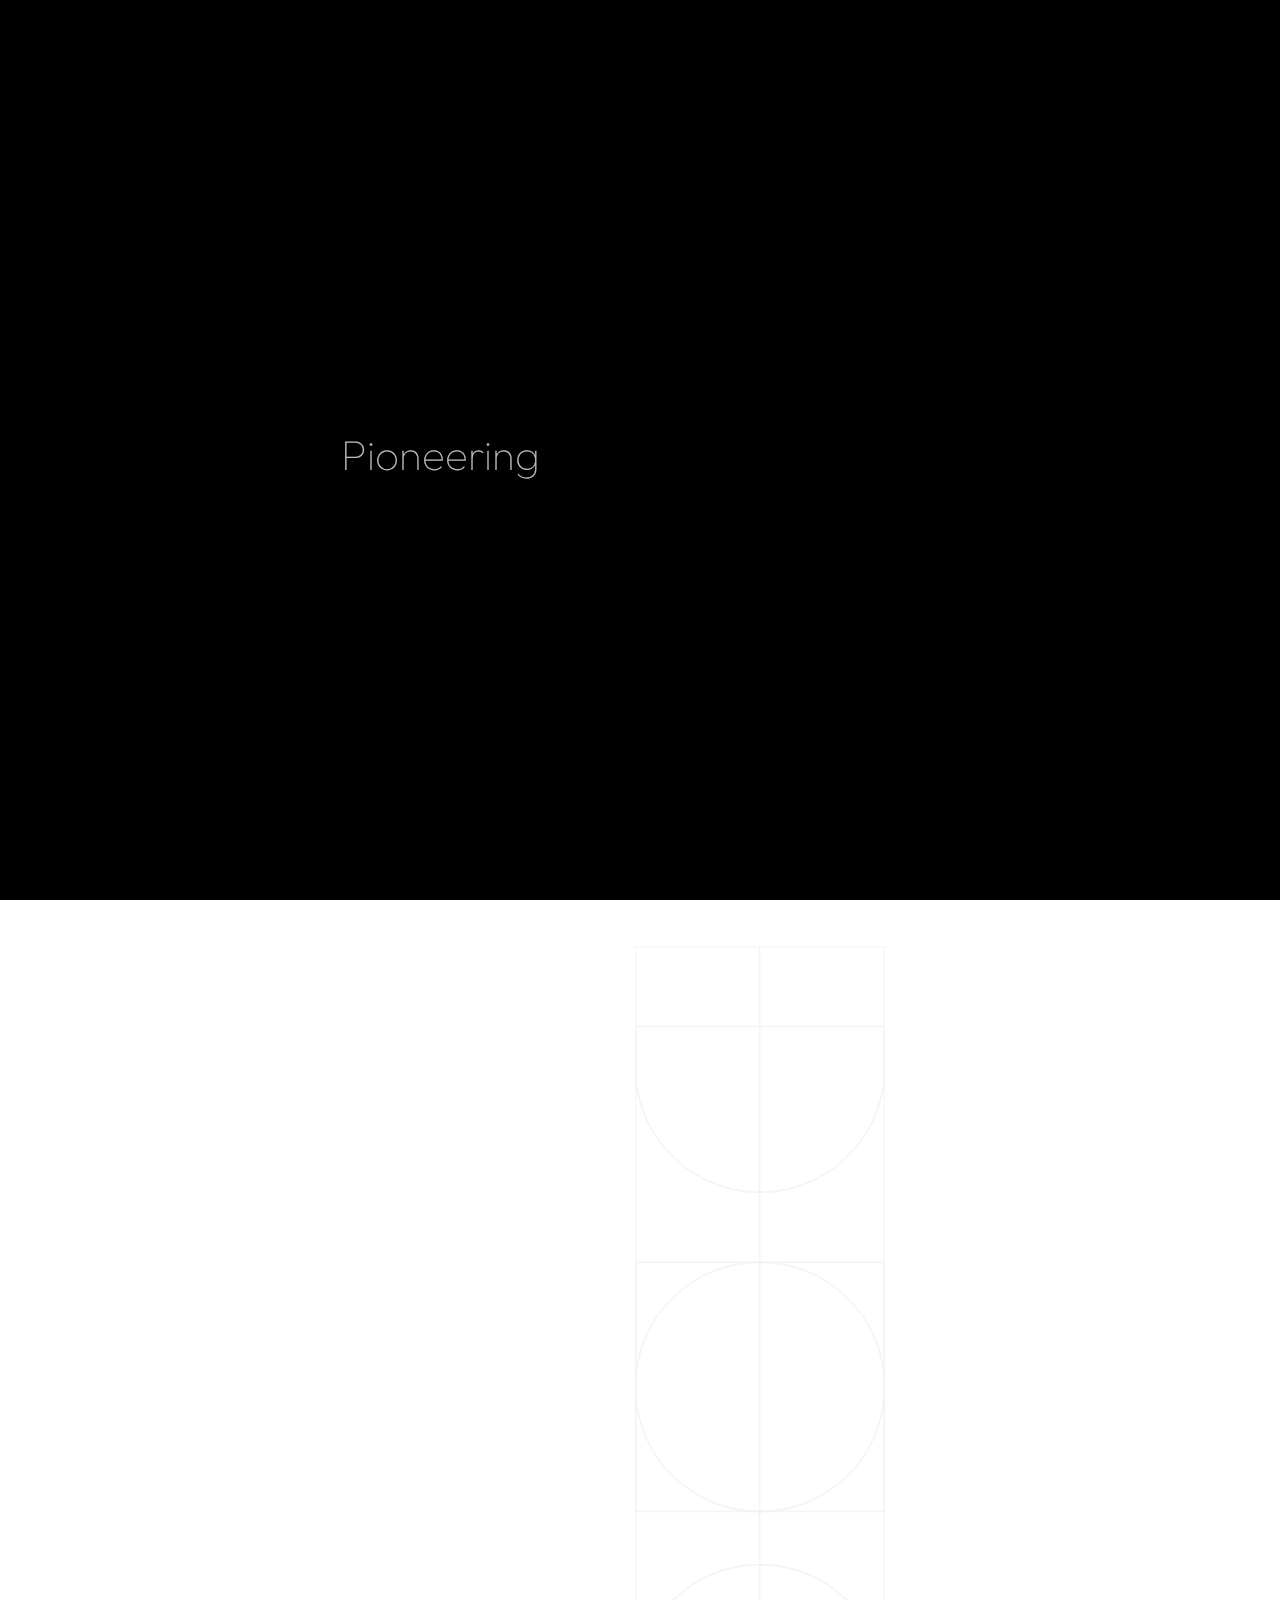
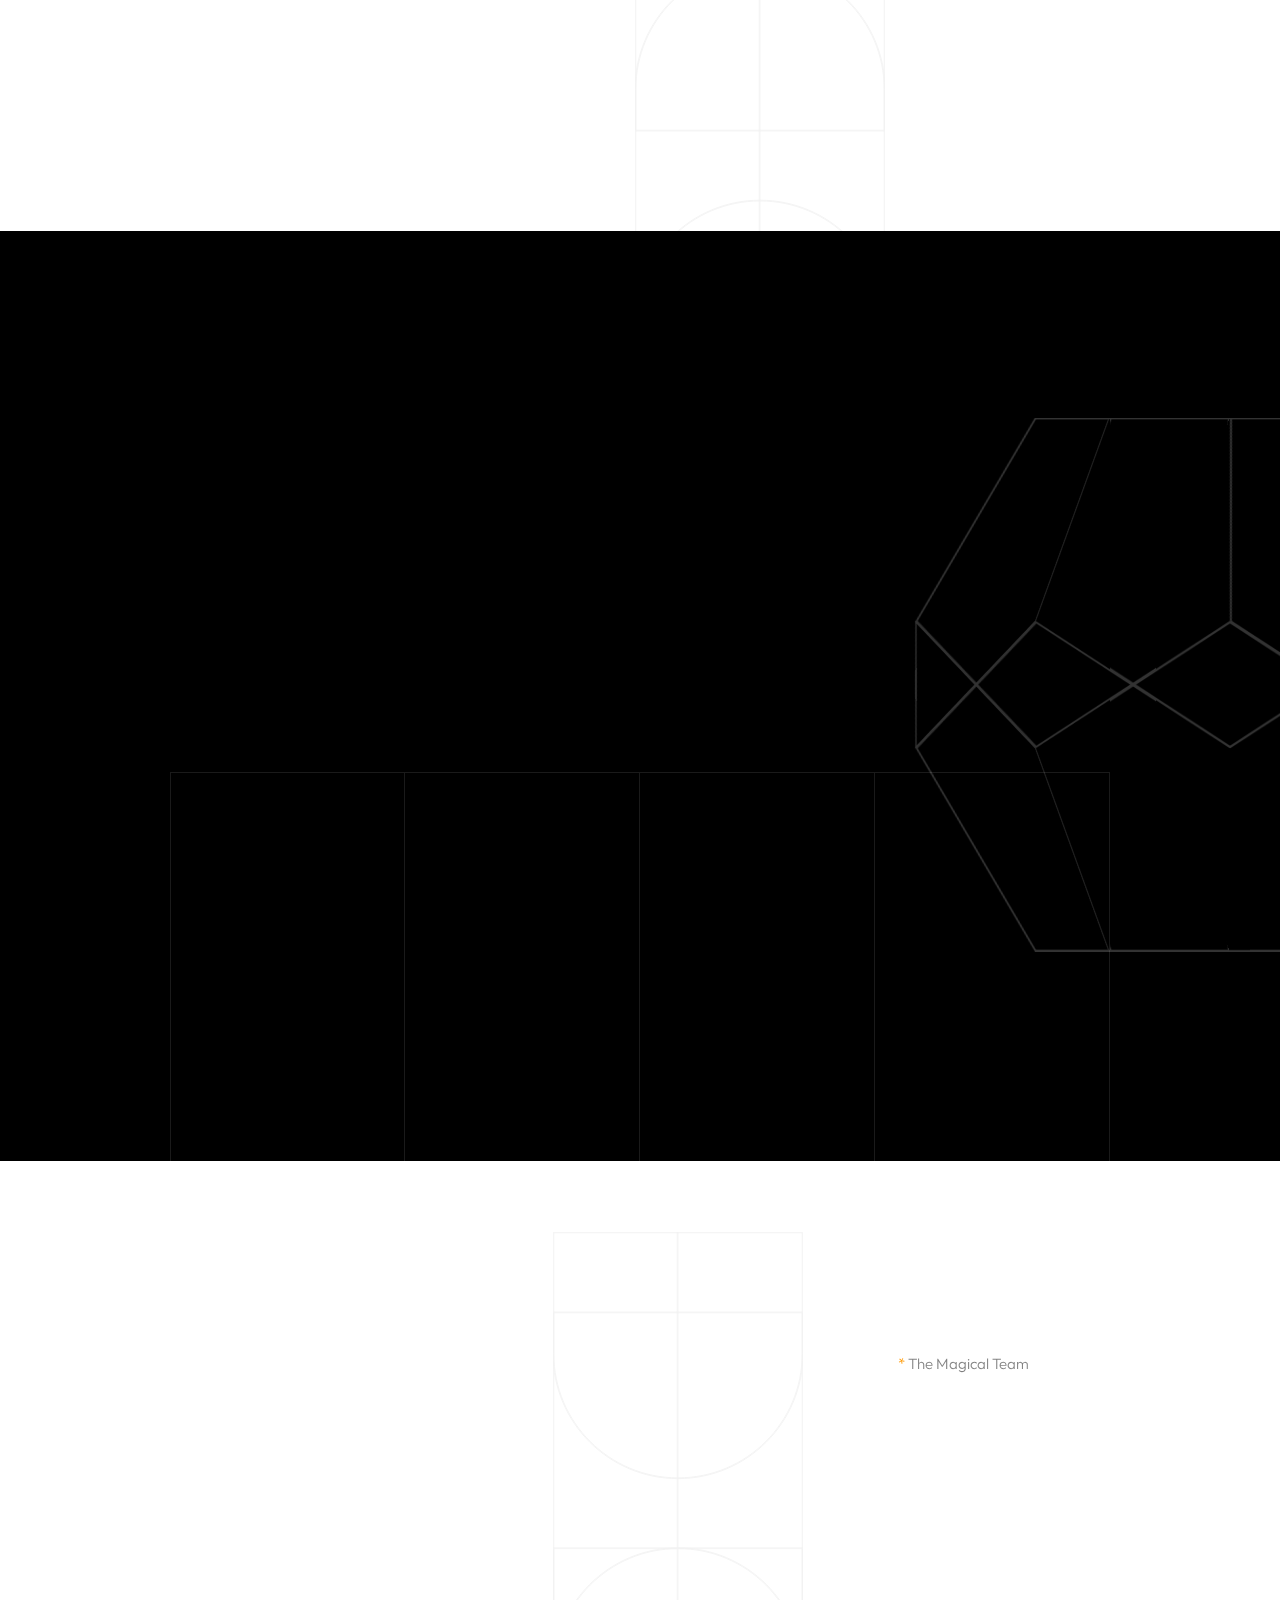
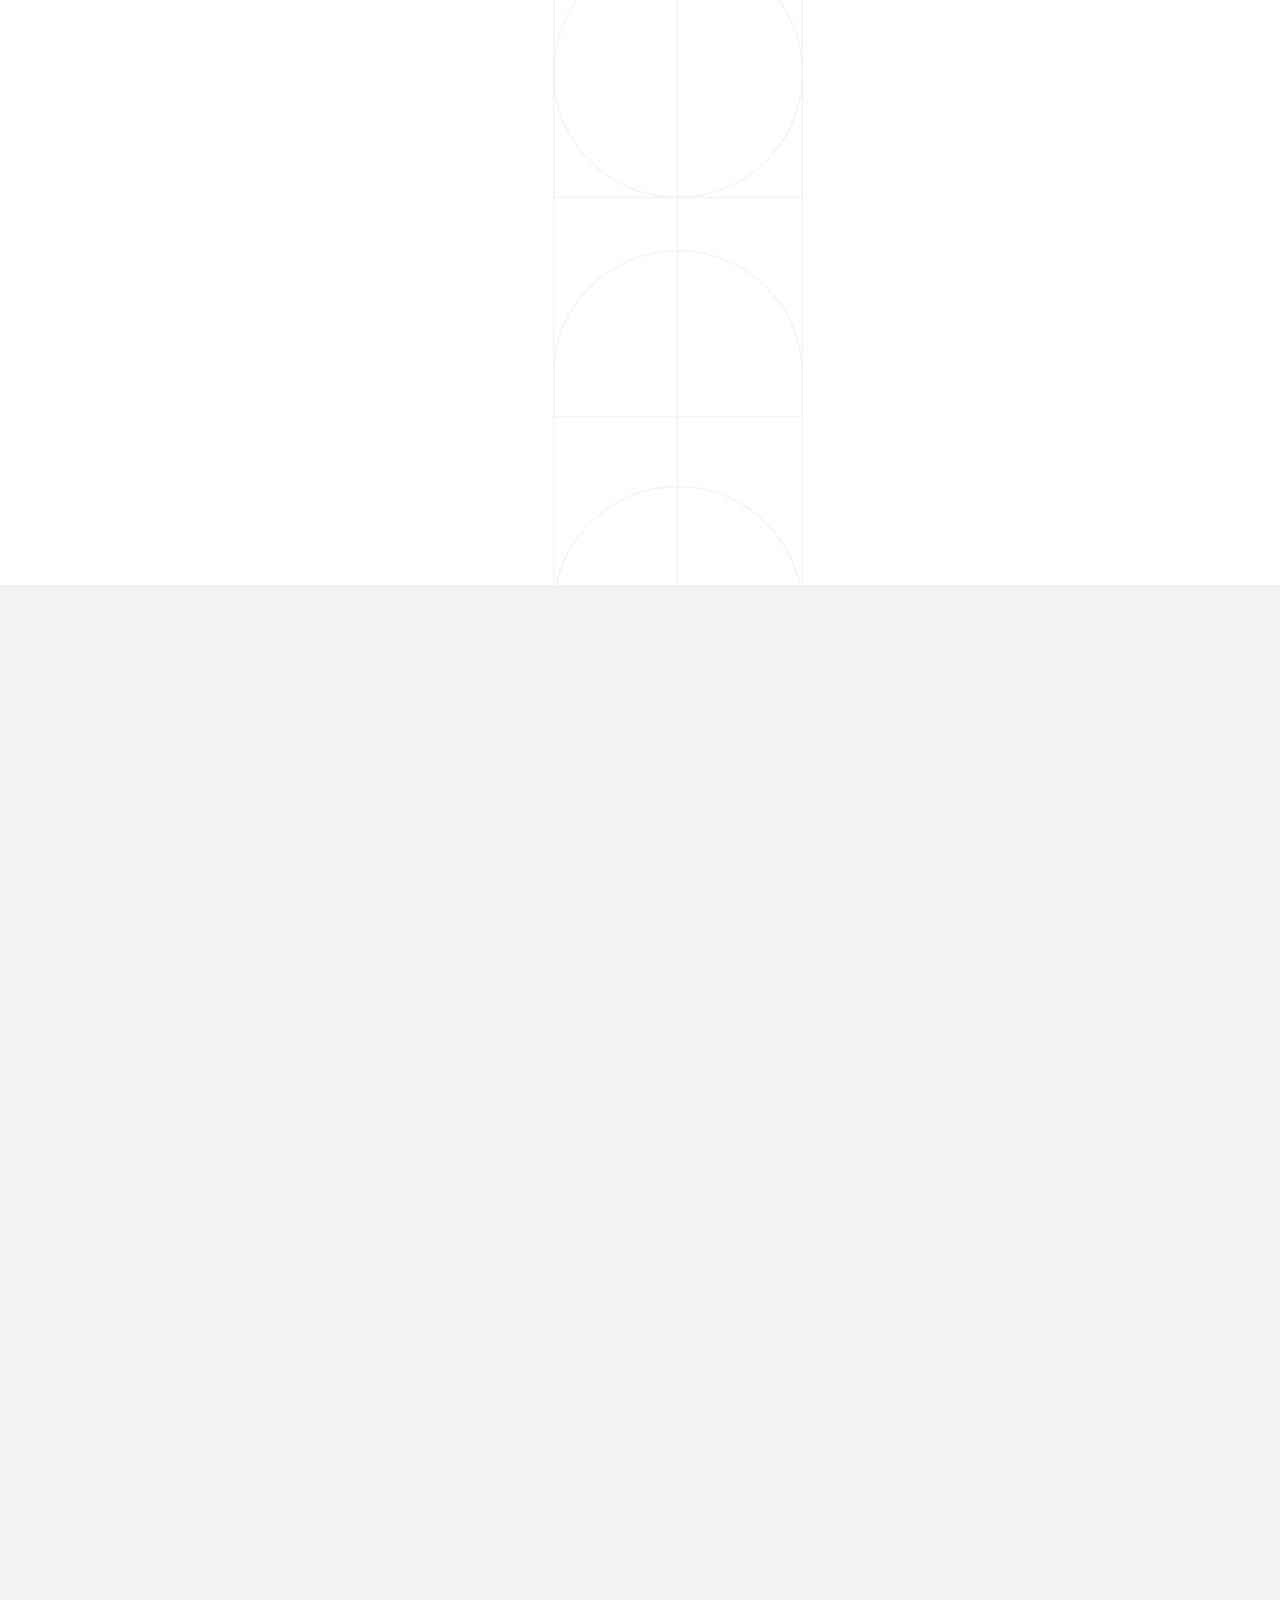
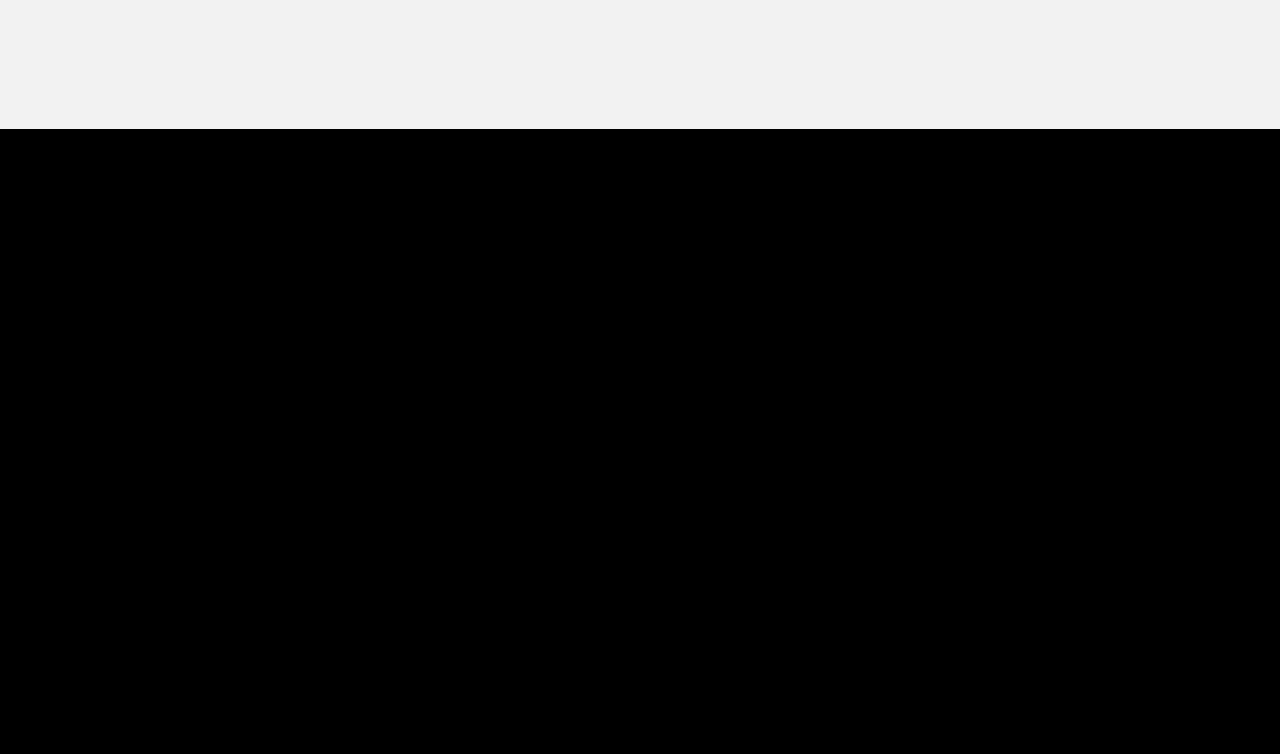
==== commit 6564e555: "updated the who we are button" ====
--- a/index.html
+++ b/index.html
@@ -265,9 +265,9 @@
                                     <span>What we do</span>
                                 </a>
 
-                                <!-- <a href="portfolio.html" class="mil-link mil-muted mil-arrow-place">
-                                    <span>View works</span>
-                                </a> -->
+                                 <a href="#about" class="mil-link mil-muted mil-arrow-place">
+                                    <span>Who we Are</span>
+                                </a>
 
                                 <div class="mil-circle-text">
                                     <svg version="1.1" xmlns="http://www.w3.org/2000/svg" xmlns:xlink="http://www.w3.org/1999/xlink" x="0px" y="0px" viewBox="0 0 300 300" enable-background="new 0 0 300 300" xml:space="preserve" class="mil-ct-svg mil-rotate" data-value="360">
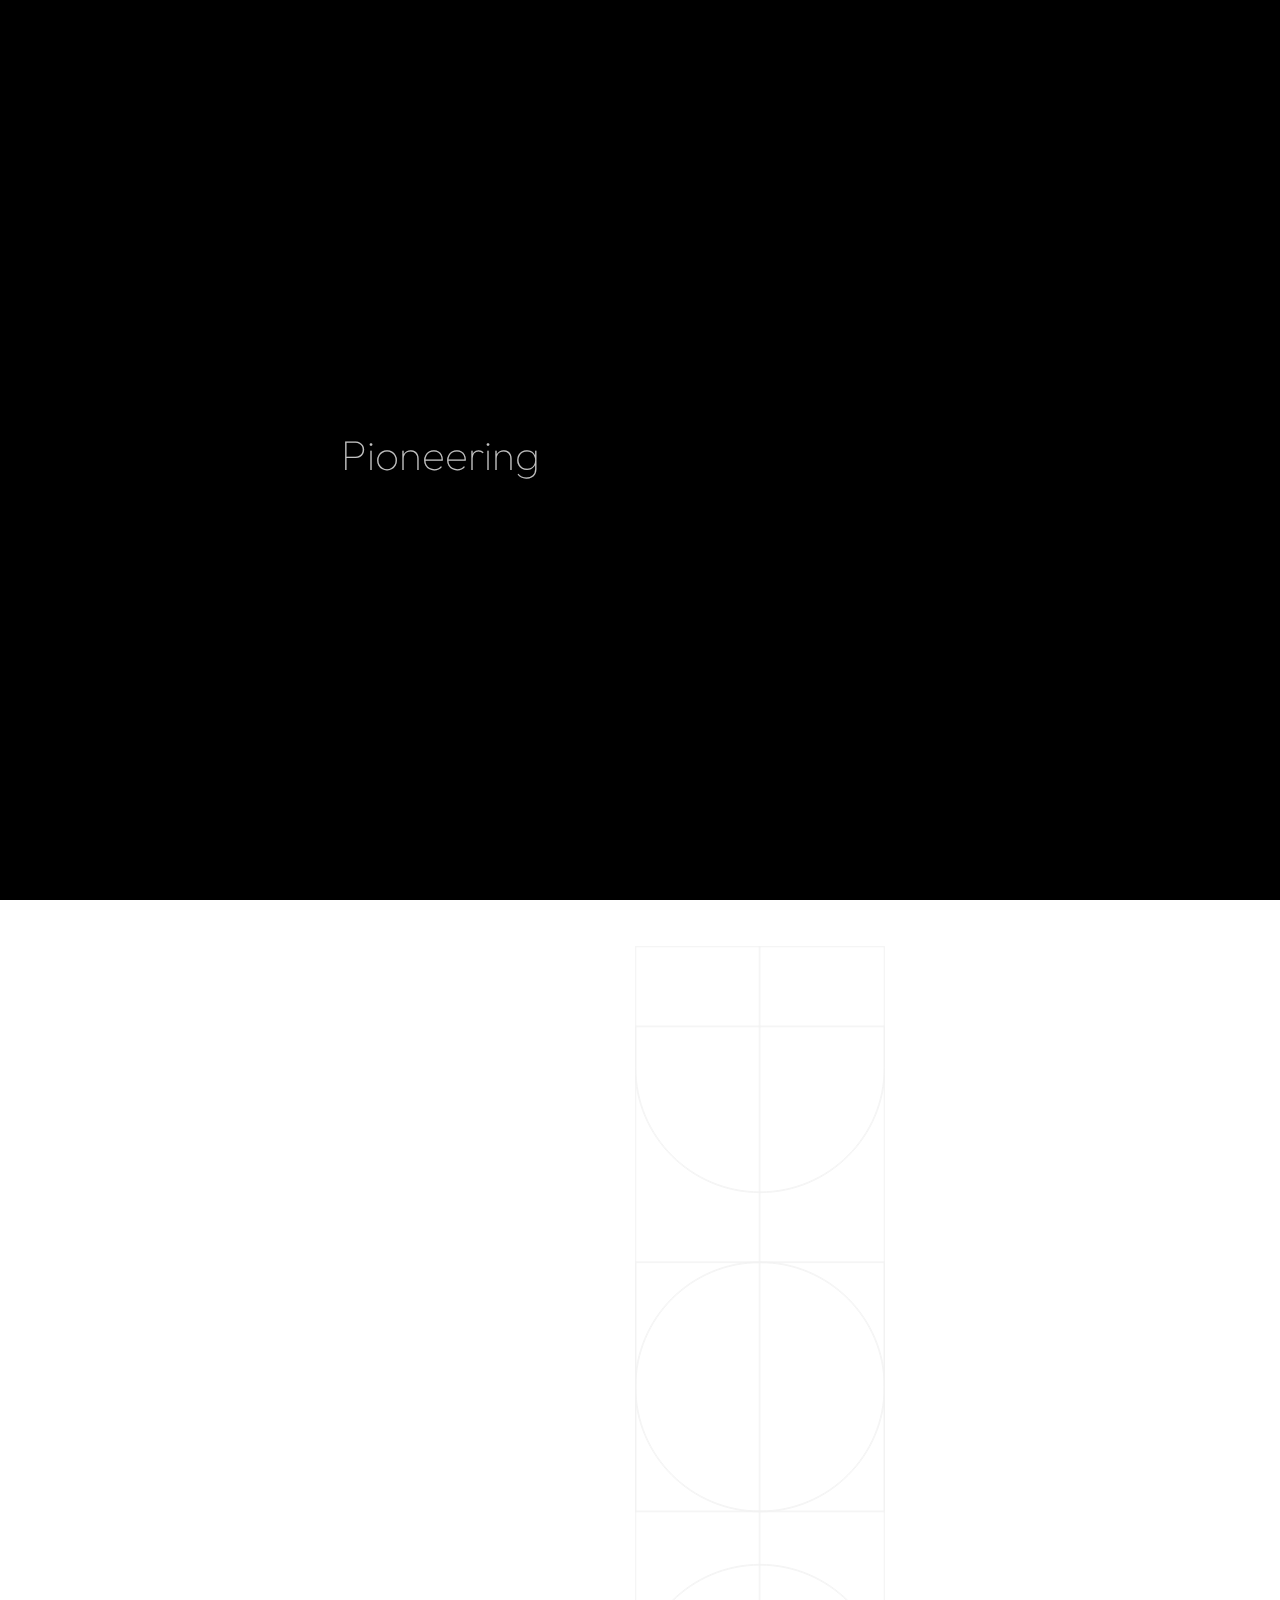
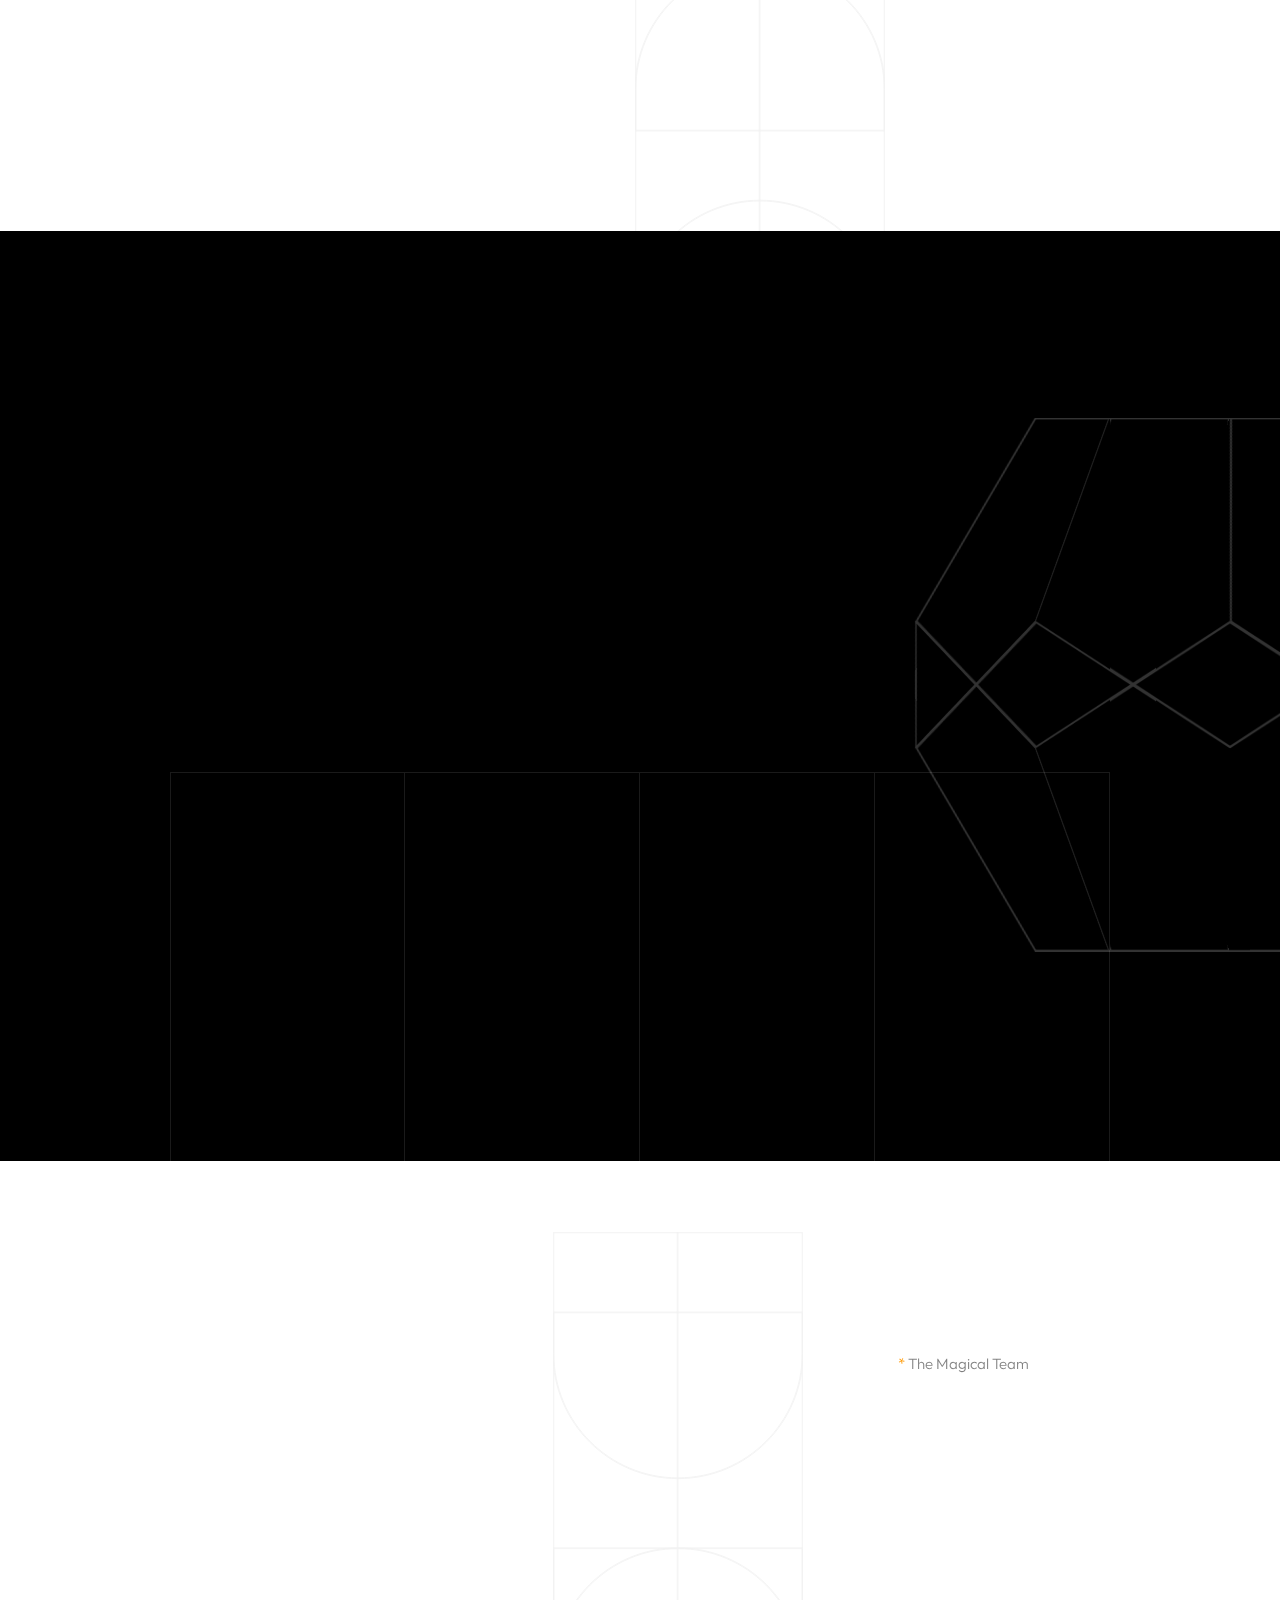
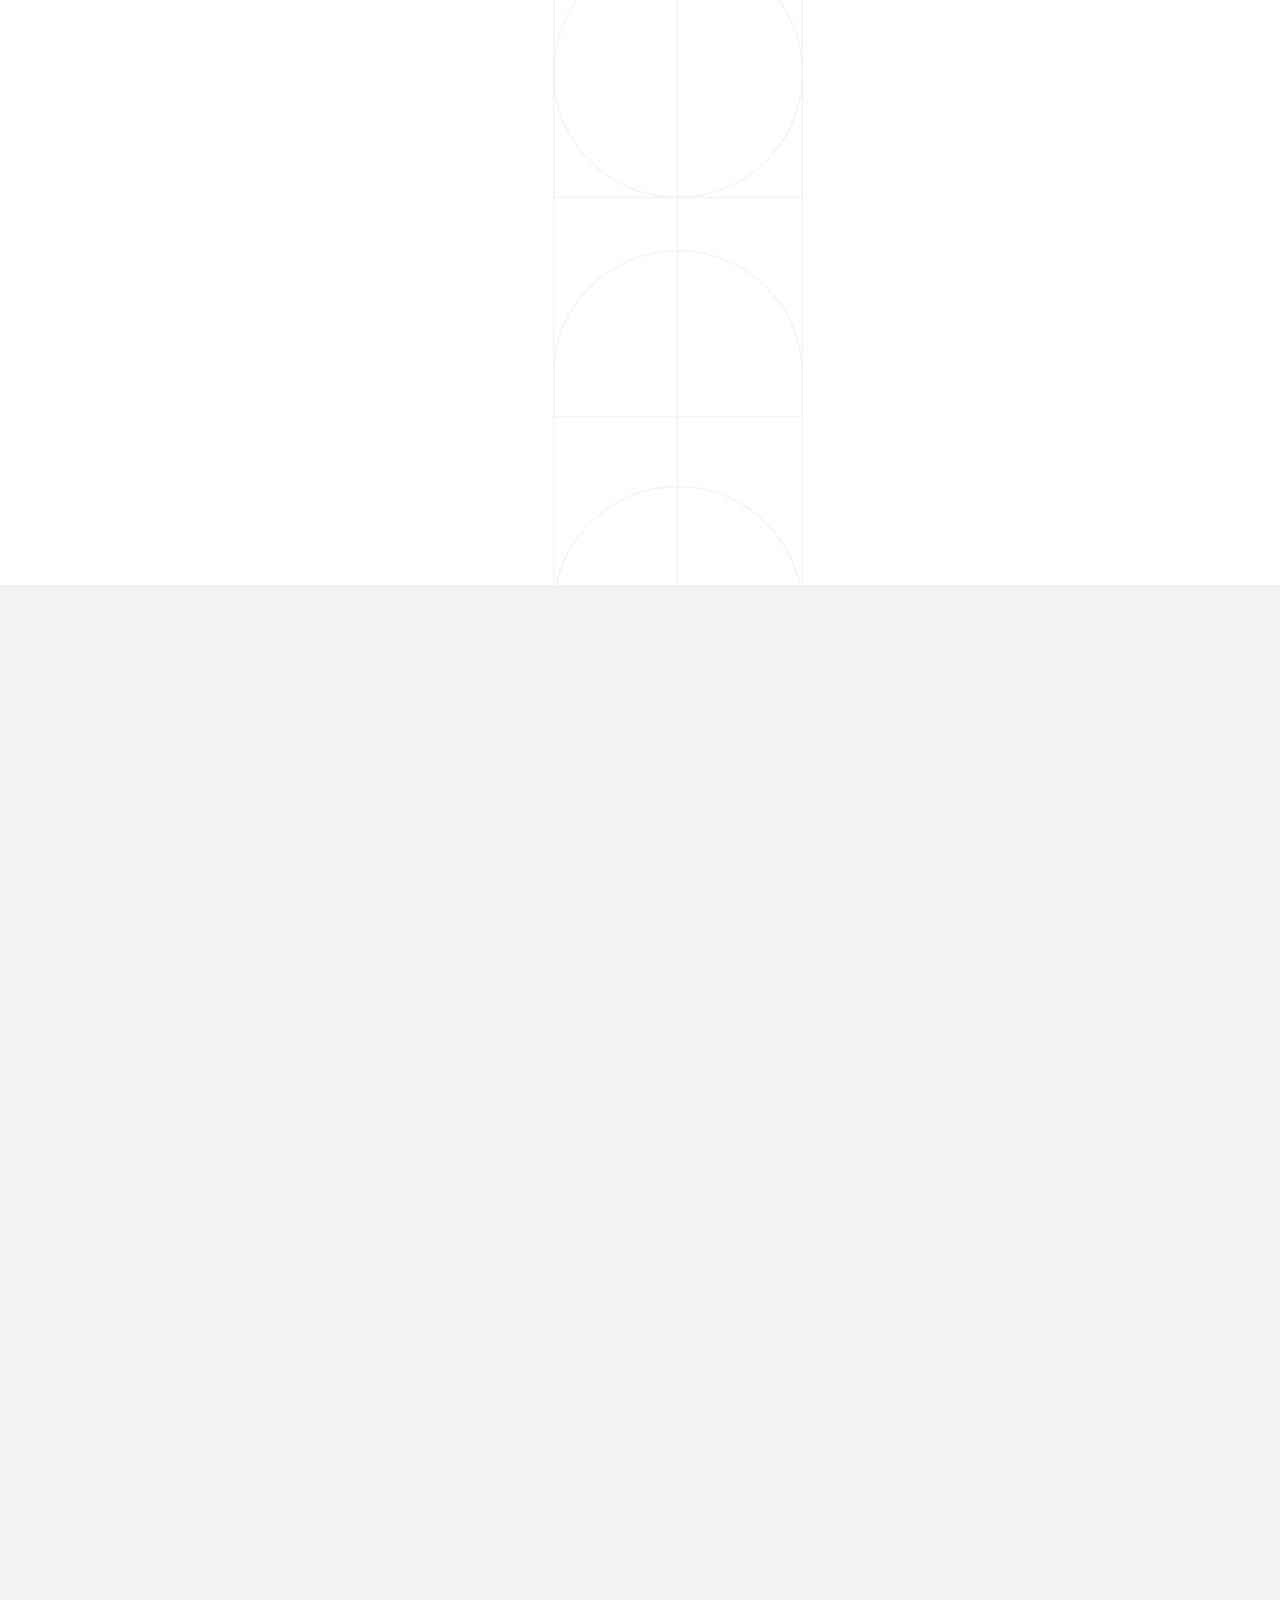
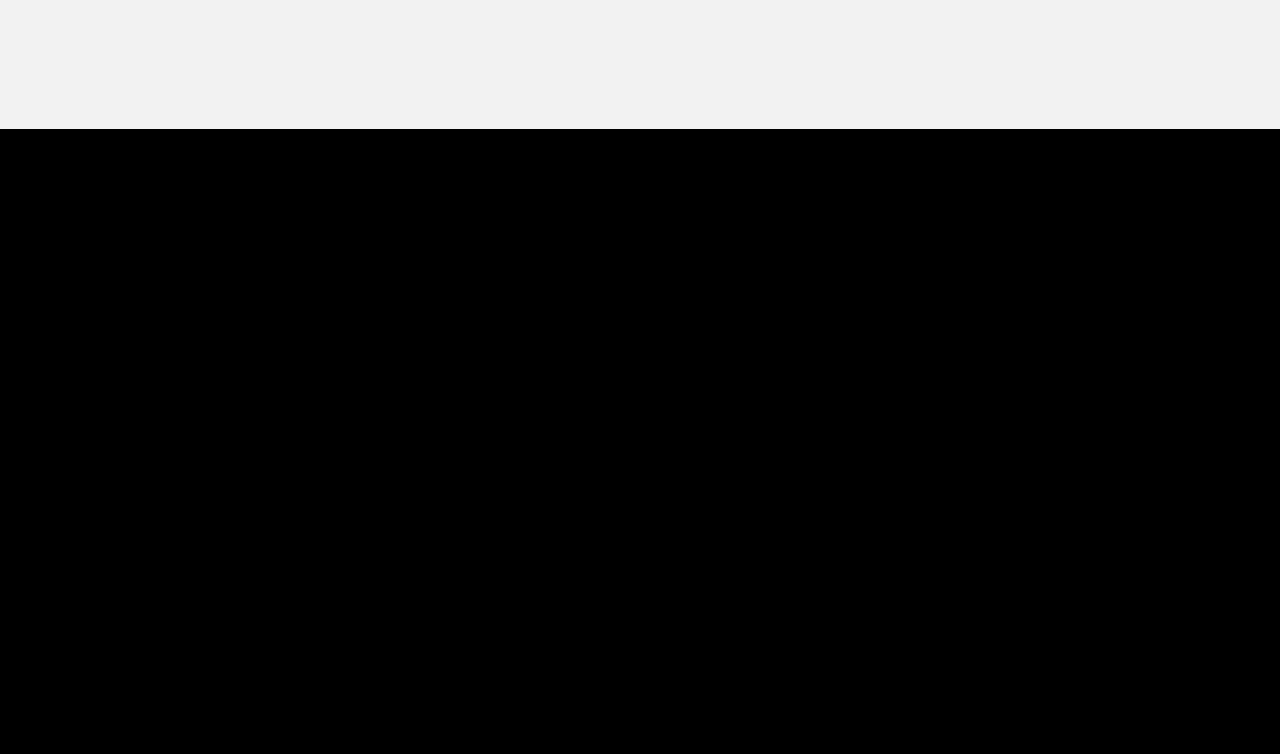
==== commit 83870bec: "updated partners" ====
--- a/index.html
+++ b/index.html
@@ -607,19 +607,22 @@
                         <div class="swiper-container mil-infinite-show mil-up">
                             <div class="swiper-wrapper">
                                 <div class="swiper-slide">
-                                    <a href="#." class="mil-partner-frame" style="width: 60px;"><img src="img/partners/Creative Fridays.png" alt="logo"></a>
+                                    <a href="https://creativefridays.africa/" class="mil-partner-frame" style="width: 60px;"><img src="img/partners/Creative Fridays.png" alt="logo"></a>
                                 </div>
                                 <div class="swiper-slide">
-                                    <a href="#." class="mil-partner-frame" style="width: 100px;"><img src="img/partners/shofa LOGO-PNG.png" alt="logo"></a>
+                                    <a href="https://www.axarya.com/" class="mil-partner-frame" style="width: 100px;"><img src="img/partners/axarya.png" alt="logo"></a>
                                 </div>
                                 <div class="swiper-slide">
-                                    <a href="#." class="mil-partner-frame" style="width: 60px;"><img src="img/partners/devscape.png" alt="logo"></a>
+                                    <a href="https://devscape.africa/" class="mil-partner-frame" style="width: 60px;"><img src="img/partners/devscape.png" alt="logo"></a>
                                 </div>
                                 <div class="swiper-slide">
-                                    <a href="#." class="mil-partner-frame" style="width: 100px;"><img src="img/partners/OHCHR logo.svg" alt="logo"></a>
+                                    <a href="https://ohchr.8technologies.cloud/" class="mil-partner-frame" style="width: 100px;"><img src="img/partners/OHCHR logo.svg" alt="logo"></a>
                                 </div>
                                 <div class="swiper-slide">
-                                    <a href="#." class="mil-partner-frame" style="width: 100px;"><img src="img/partners/vfn.png" alt="logo"></a>
+                                    <a href="app.vfn.africa" class="mil-partner-frame" style="width: 100px;"><img src="img/partners/vfn.png" alt="logo"></a>
+                                </div>
+                                <div class="swiper-slide">
+                                    <a href="https://iverse.ug/" class="mil-partner-frame" style="width: 100px;"><img src="img/partners/Iverse.png" alt="logo"></a>
                                 </div>
                             </div>
                         </div>
@@ -754,14 +757,14 @@
 
                                             <h6 class="mil-muted mil-up mil-mb-30">Uganda</h6>
 
-                                            <p class="mil-light-soft mil-up">Motiv, Old Port Bell Road <span class="mil-no-wrap">+256 778 597 244</span></p>
+                                            <p class="mil-light-soft mil-up">Motiv, Old Port Bell Road <span class="mil-no-wrap">+256 778 597 244 / +256 704688781</span></p>
 
                                         </div>
                                         <div class="col-md-6 col-lg-5 mil-mb-60">
 
                                             <h6 class="mil-muted mil-up mil-mb-30">Ntinda</h6>
 
-                                            <p class="mil-light-soft mil-up">Ntinda, Complex, Block B, Level 3 <span class="mil-no-wrap">+256 778 597 244</span></p>
+                                            <p class="mil-light-soft mil-up">Ntinda, Complex, Block B, Level 3 <span class="mil-no-wrap">+256 778 597 244 / +256 704688781</span></p>
 
                                         </div>
                                     </div>
@@ -778,7 +781,7 @@
                                                 <li><a href="#." target="_blank" class="social-icon"> <i class="far fa-circle"></i></a></li>
                                             </ul>
                                         </div>
-                                        <p class="mil-light-soft mil-up">© Copyright 2024 - Ux First. All Rights Reserved.</p>
+                                        <p class="mil-light-soft mil-up">© Copyright 2025 - Ux First. All Rights Reserved.</p>
                                     </div>
 
                                 </div>
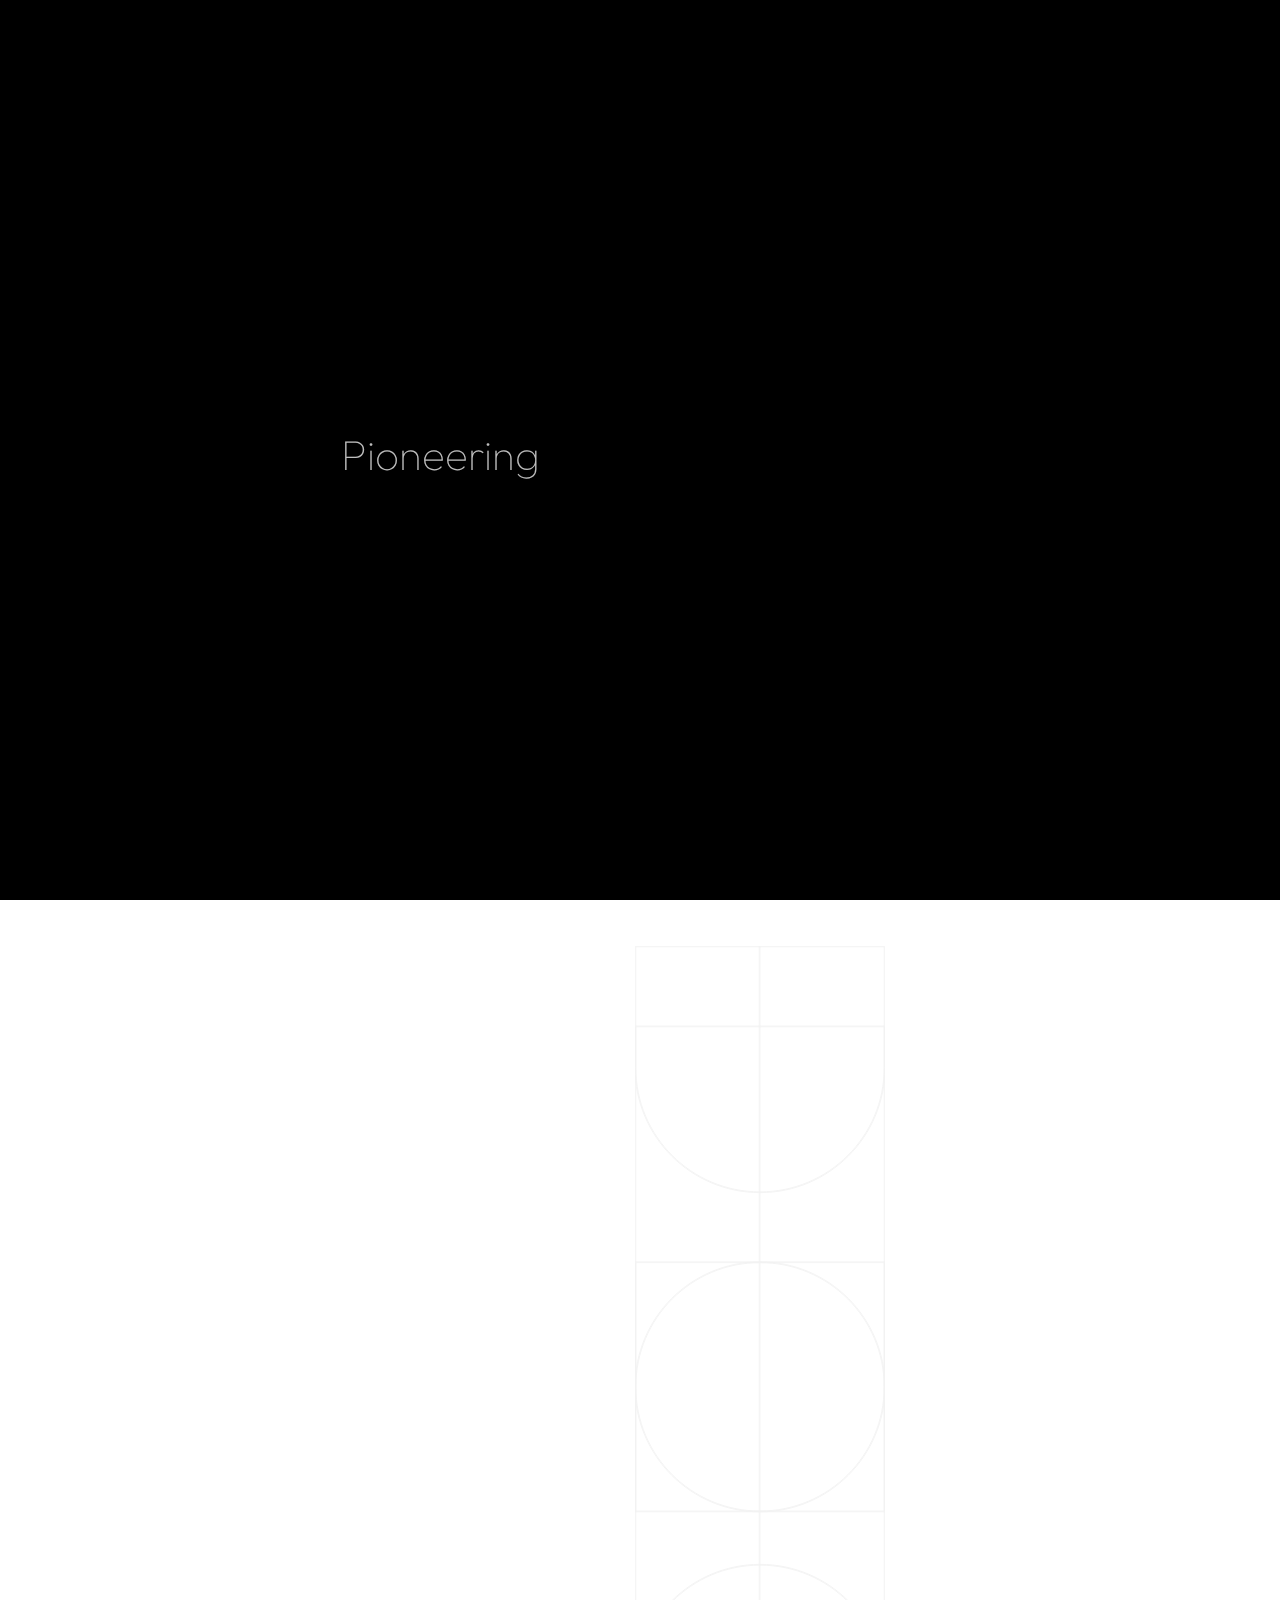
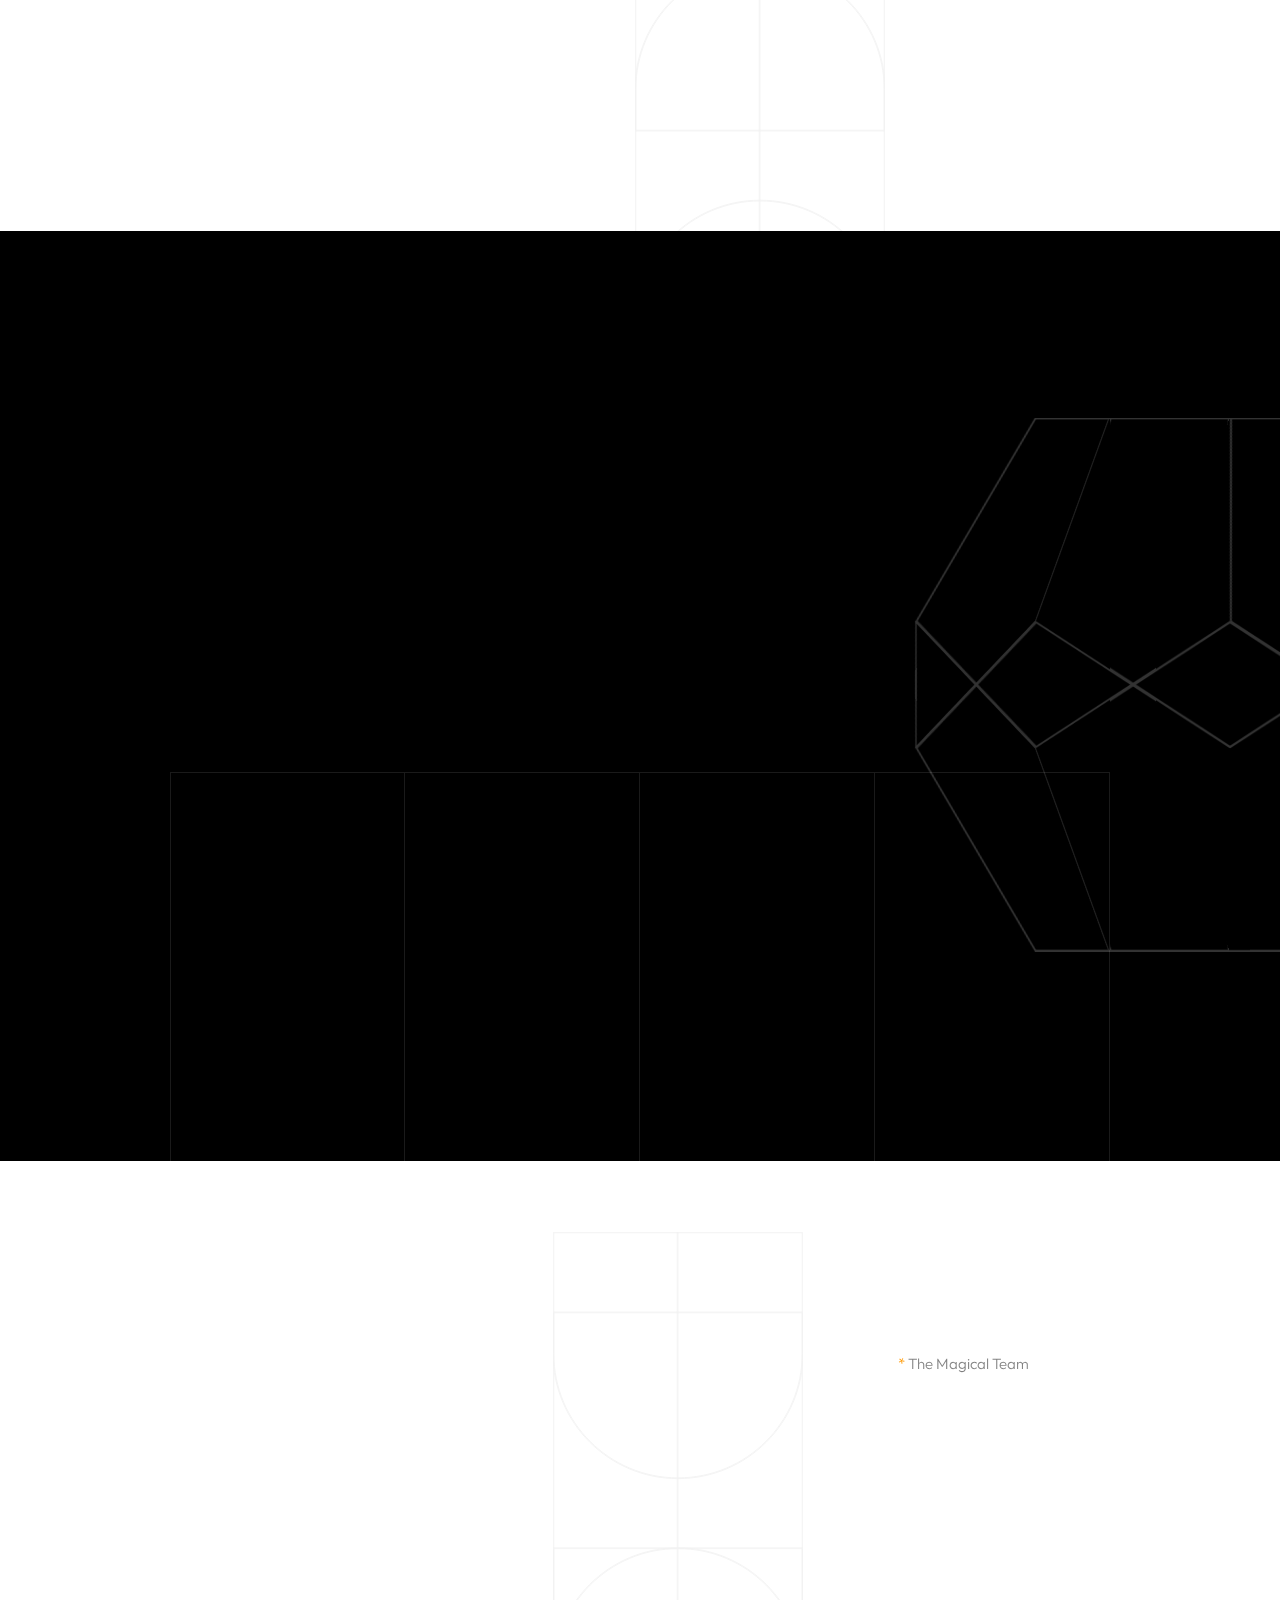
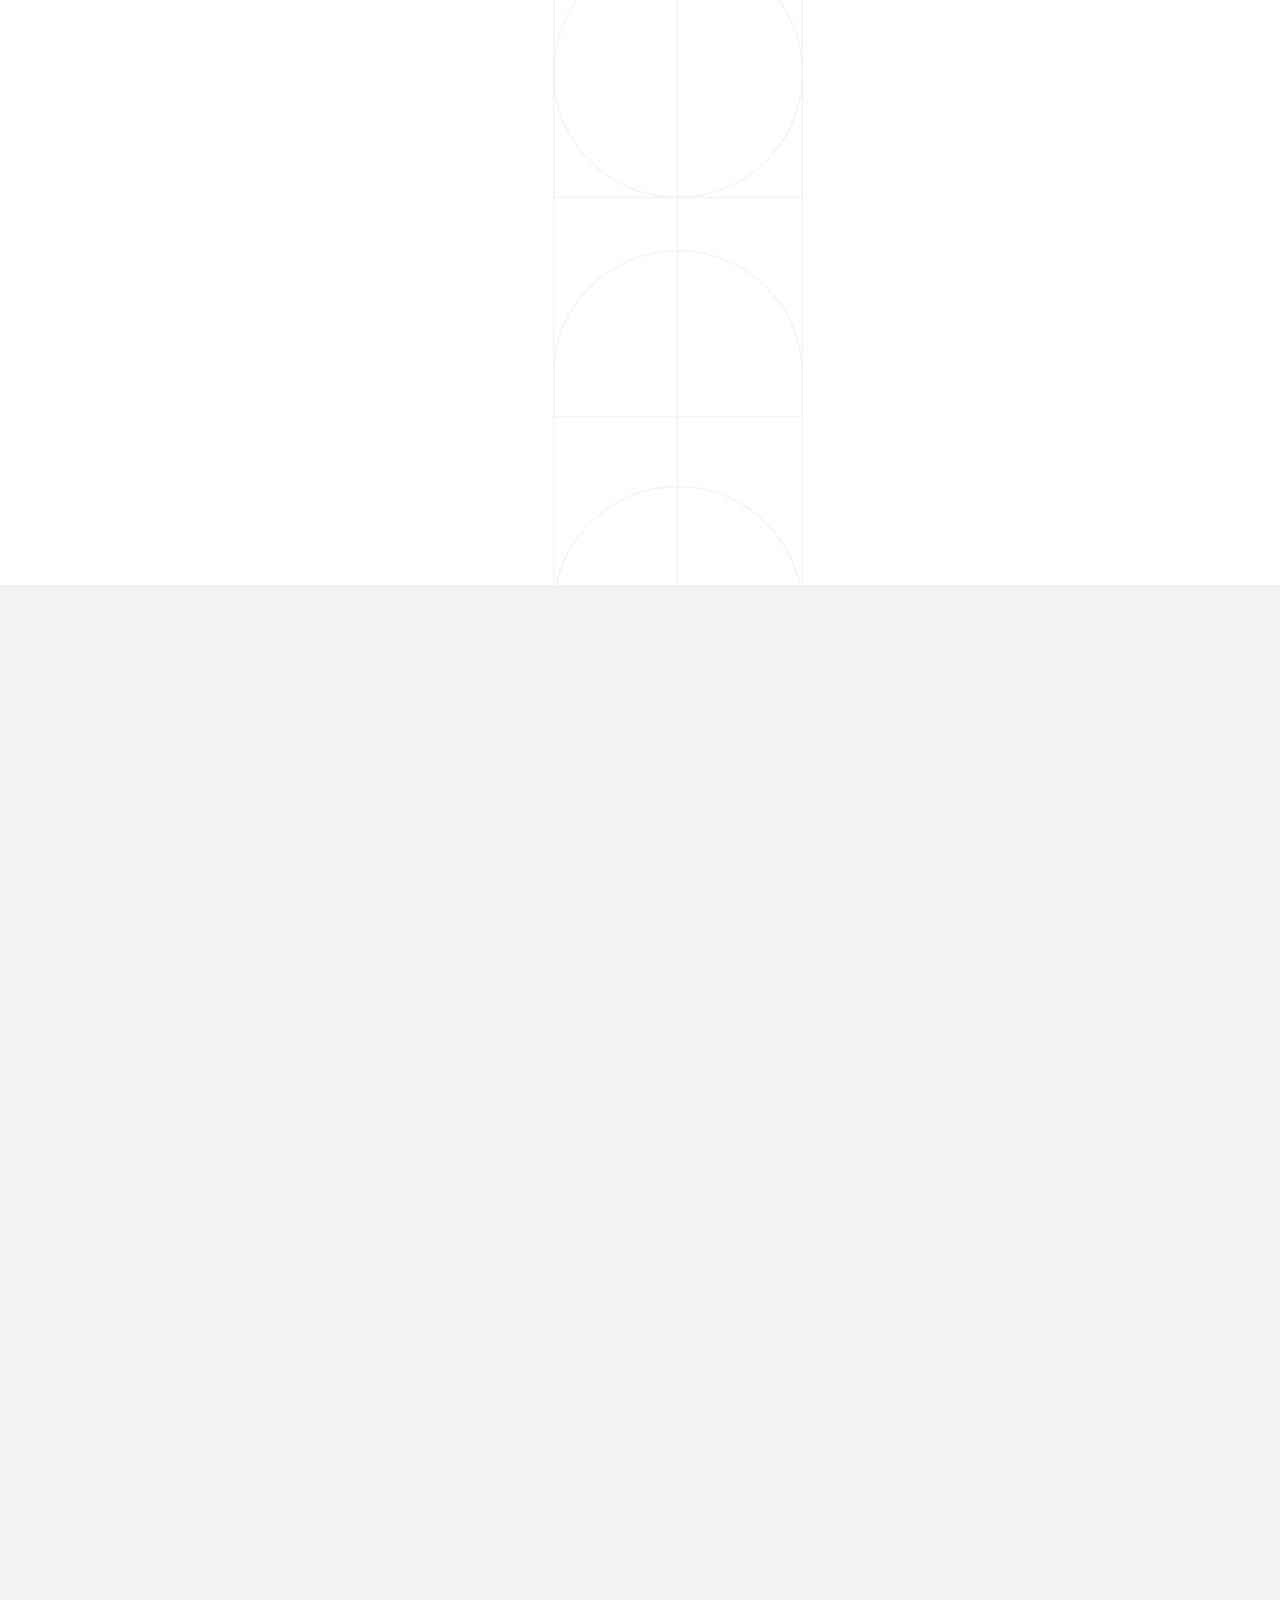
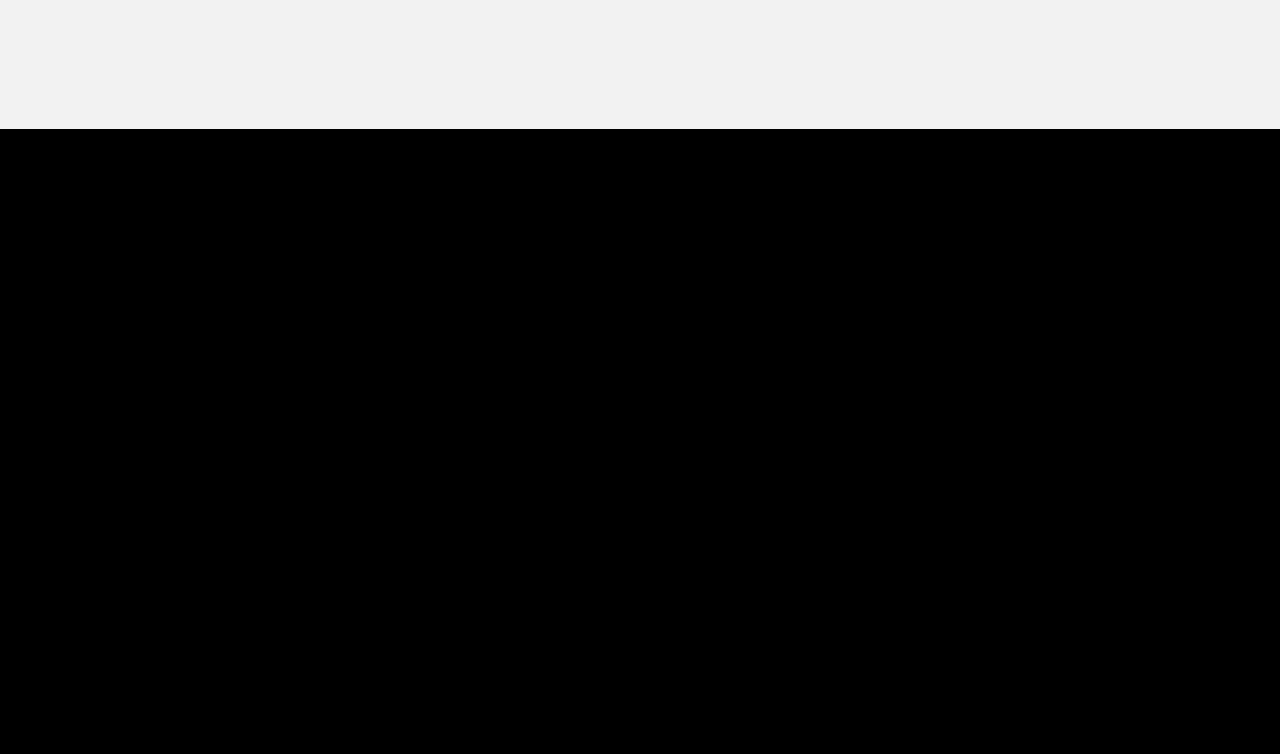
==== commit 2c40bb18: "added 252 as a client" ====
--- a/index.html
+++ b/index.html
@@ -624,6 +624,10 @@
                                 <div class="swiper-slide">
                                     <a href="https://iverse.ug/" class="mil-partner-frame" style="width: 100px;"><img src="img/partners/Iverse.png" alt="logo"></a>
                                 </div>
+
+                                <div class="swiper-slide">
+                                    <a href="https://www.252.co.ug/" class="mil-partner-frame" style="width: 100px;"><img src="img/partners/252 logo.png" alt="logo"></a>
+                                </div>
                             </div>
                         </div>
 
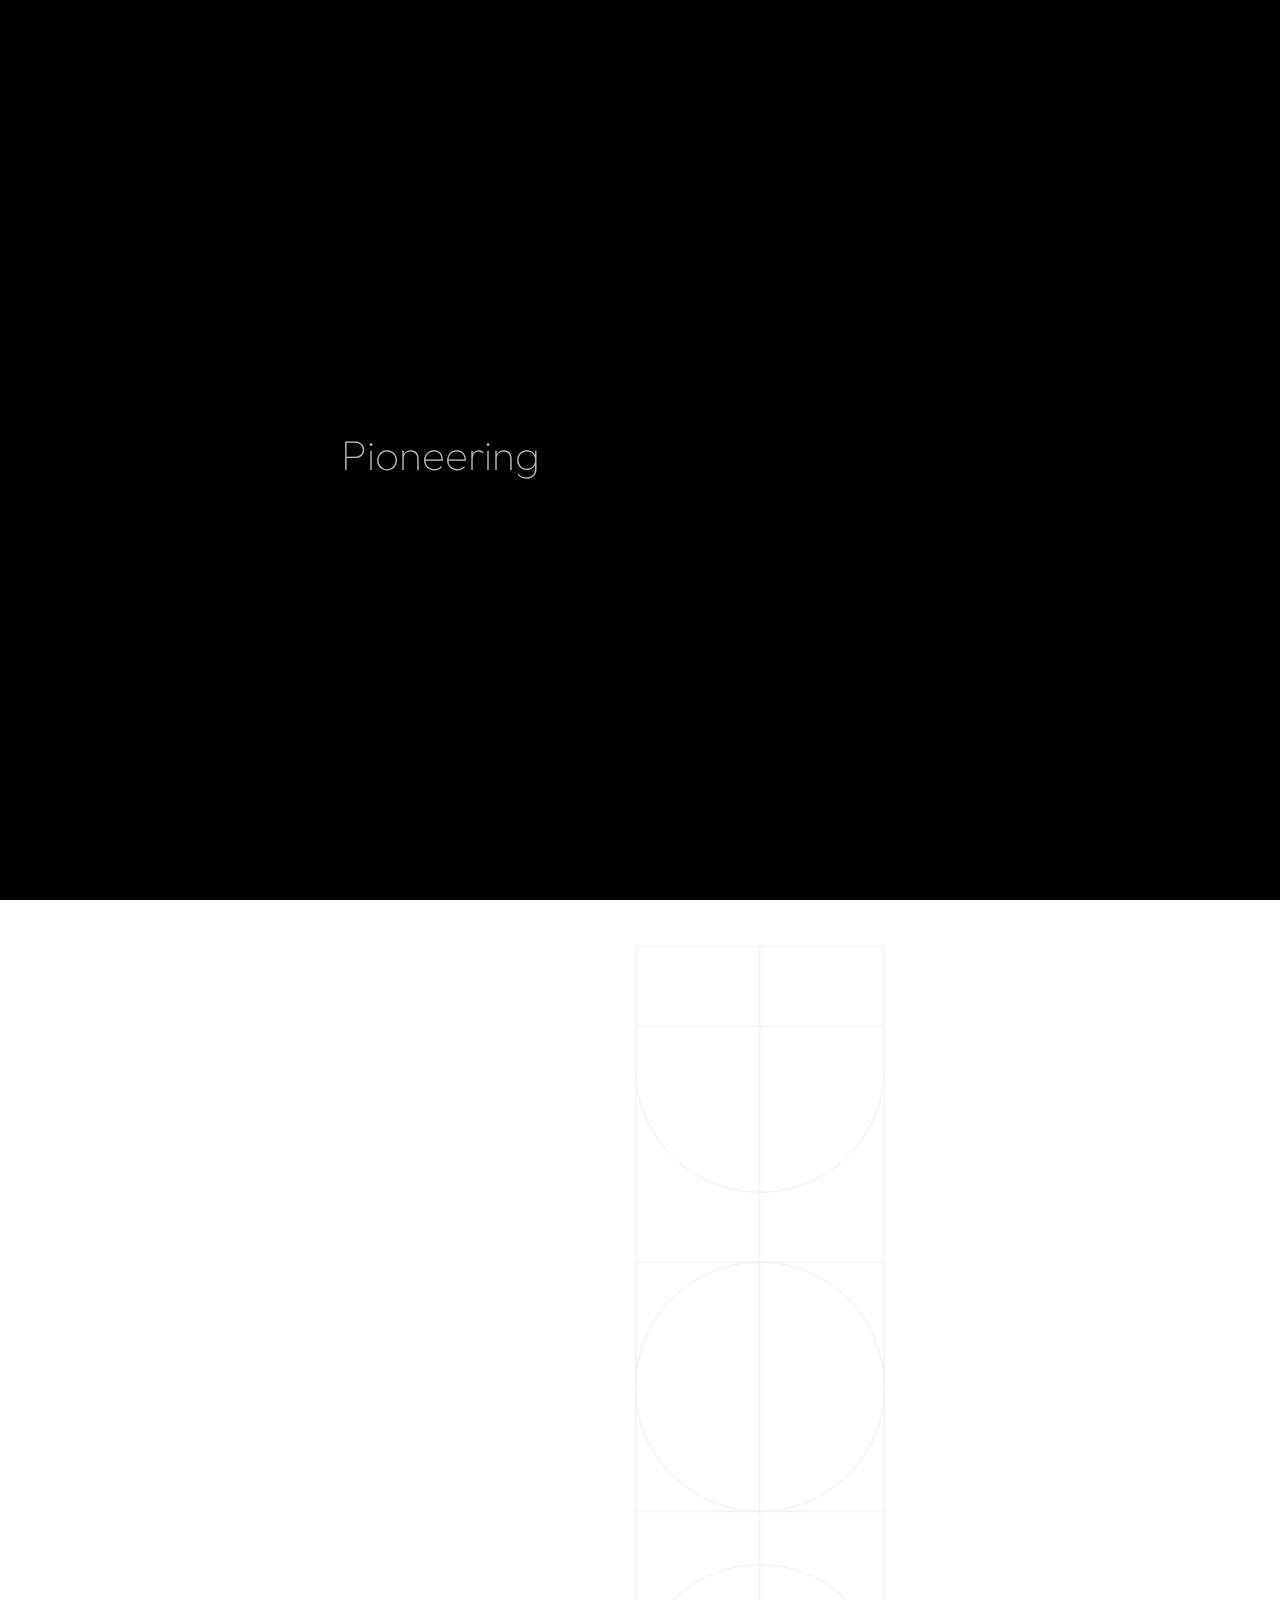
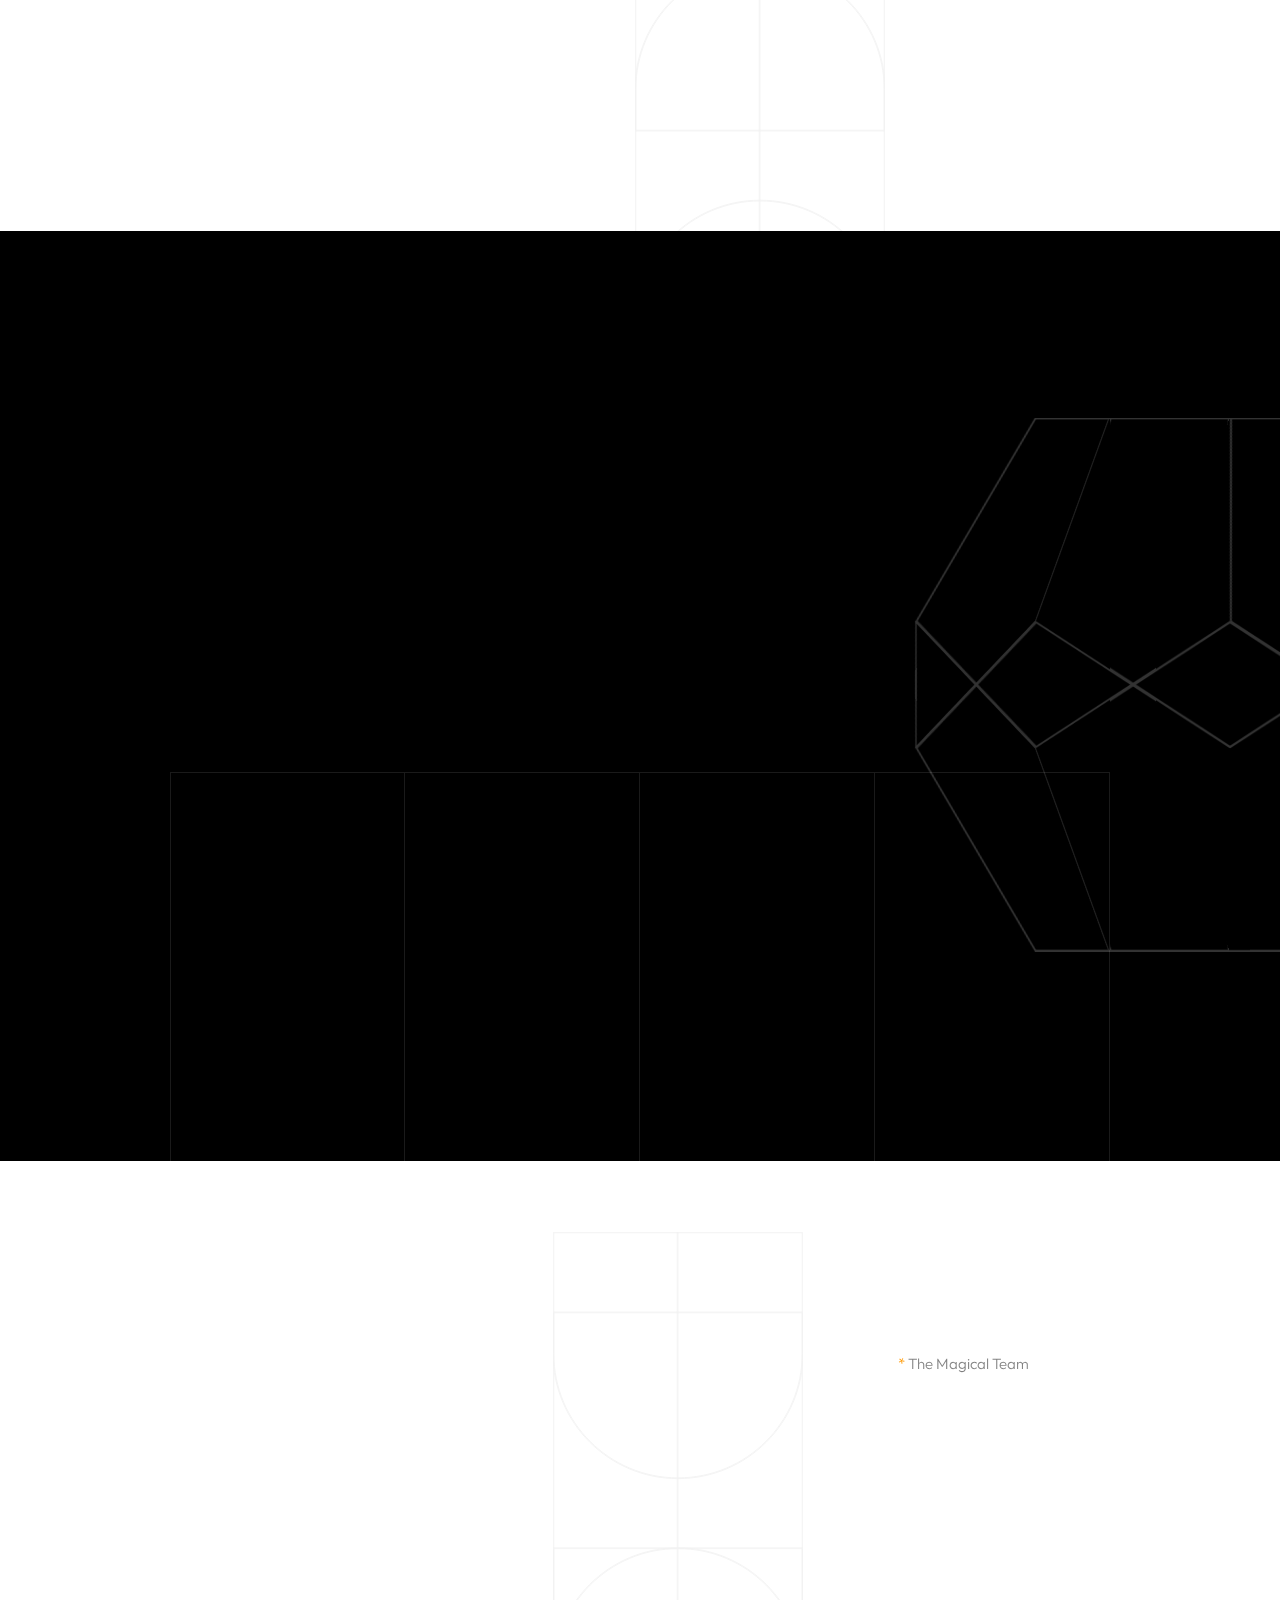
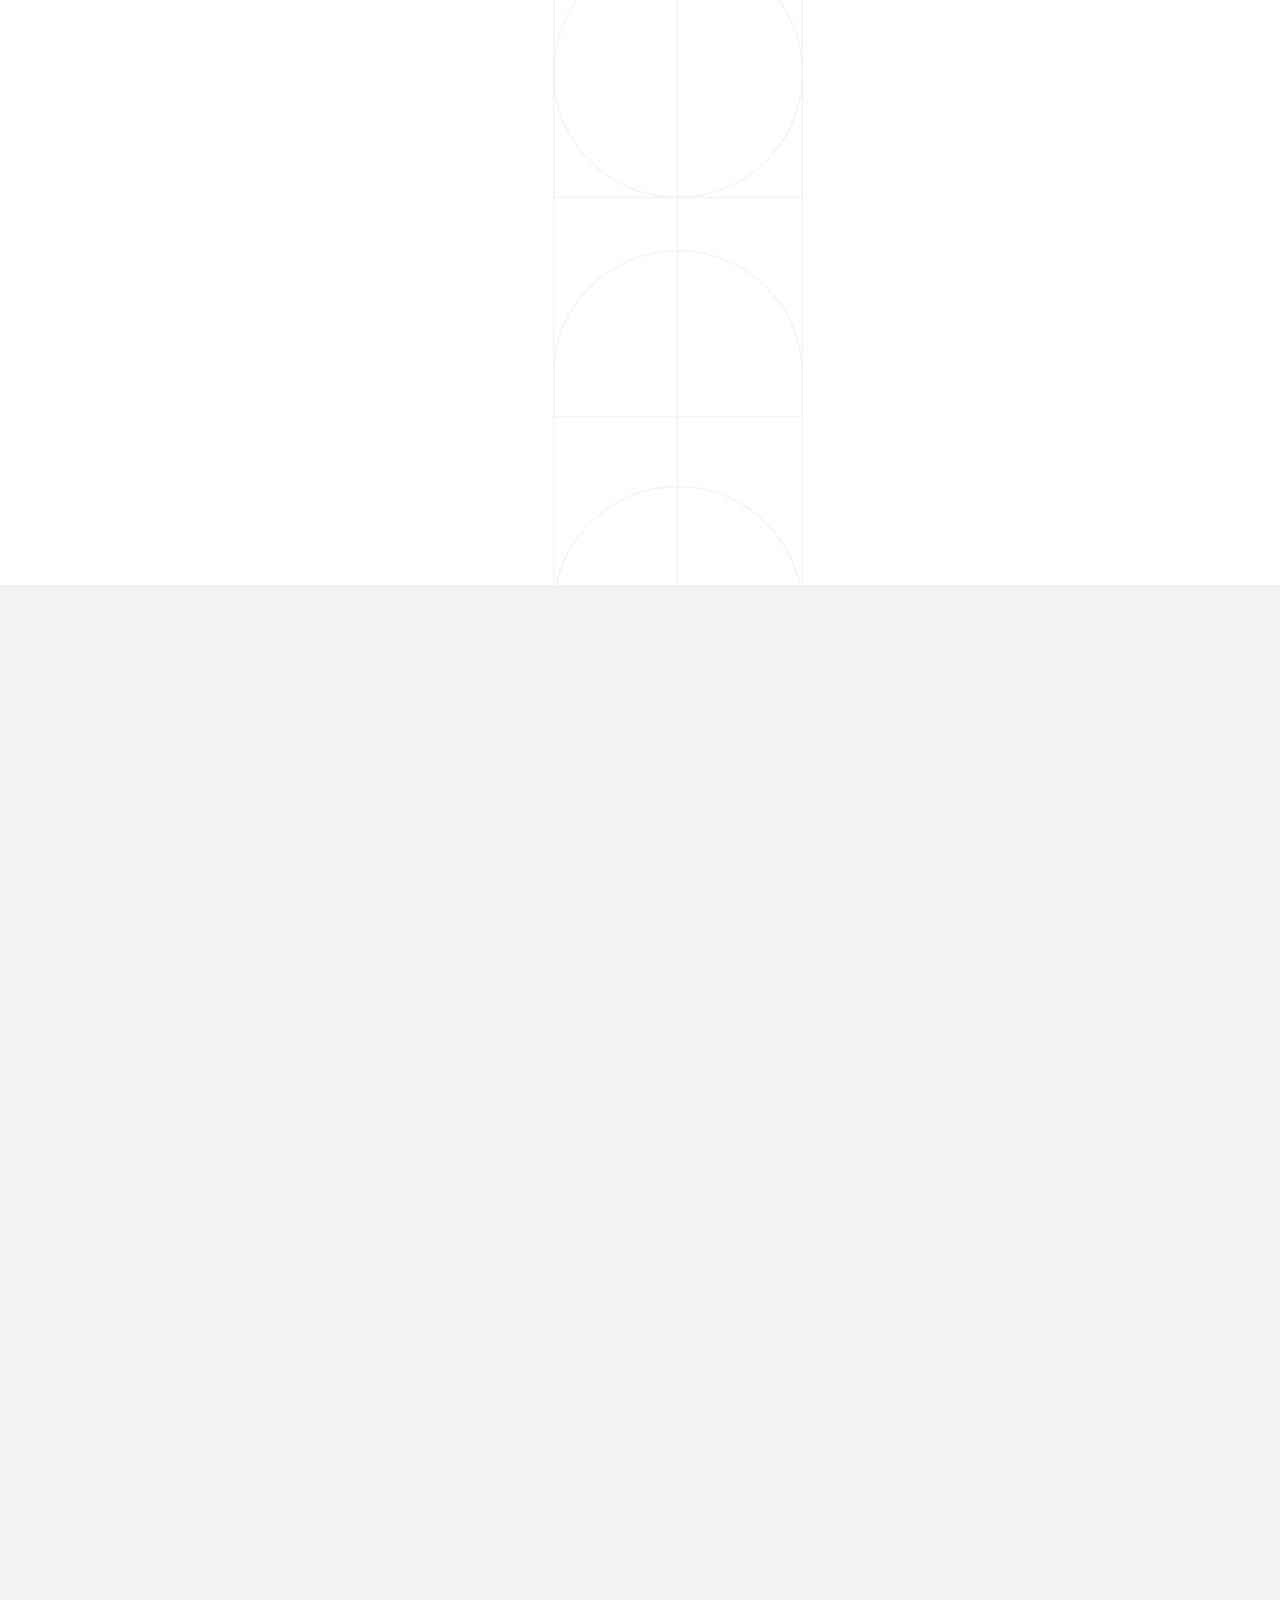
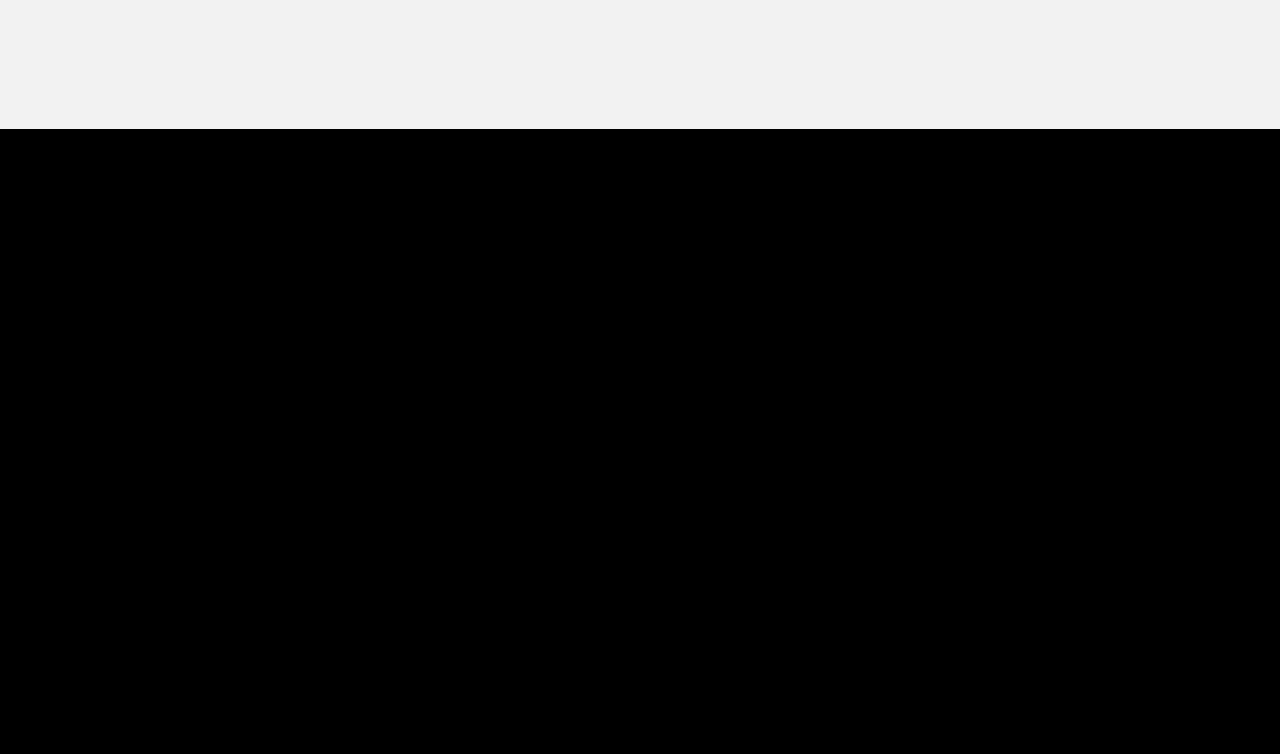
==== commit e15bbe46: "updated the testimonial page" ====
--- a/index.html
+++ b/index.html
@@ -557,8 +557,8 @@
                                         </div>
                                         <div class="swiper-slide">
                                             <div class="mil-review-frame mil-center" data-swiper-parallax="-200" data-swiper-parallax-opacity="0">
-                                                <h5 class="mil-up mil-mb-10">Yasin</h5>
-                                                <p class="mil-mb-5 mil-upper mil-up mil-mb-30">Shofa</p>
+                                                <h5 class="mil-up mil-mb-10">Lincoln</h5>
+                                                <p class="mil-mb-5 mil-upper mil-up mil-mb-30">Axarya</p>
                                                 <p class="mil-text-xl mil-up">This creative agency stands out with their exceptional talent and expertise. Their ability to think outside the box and bring unique ideas to life is truly impressive. With meticulous attention to detail, they consistently deliver visually stunning and impactful work.</p>
                                             </div>
                                         </div>
